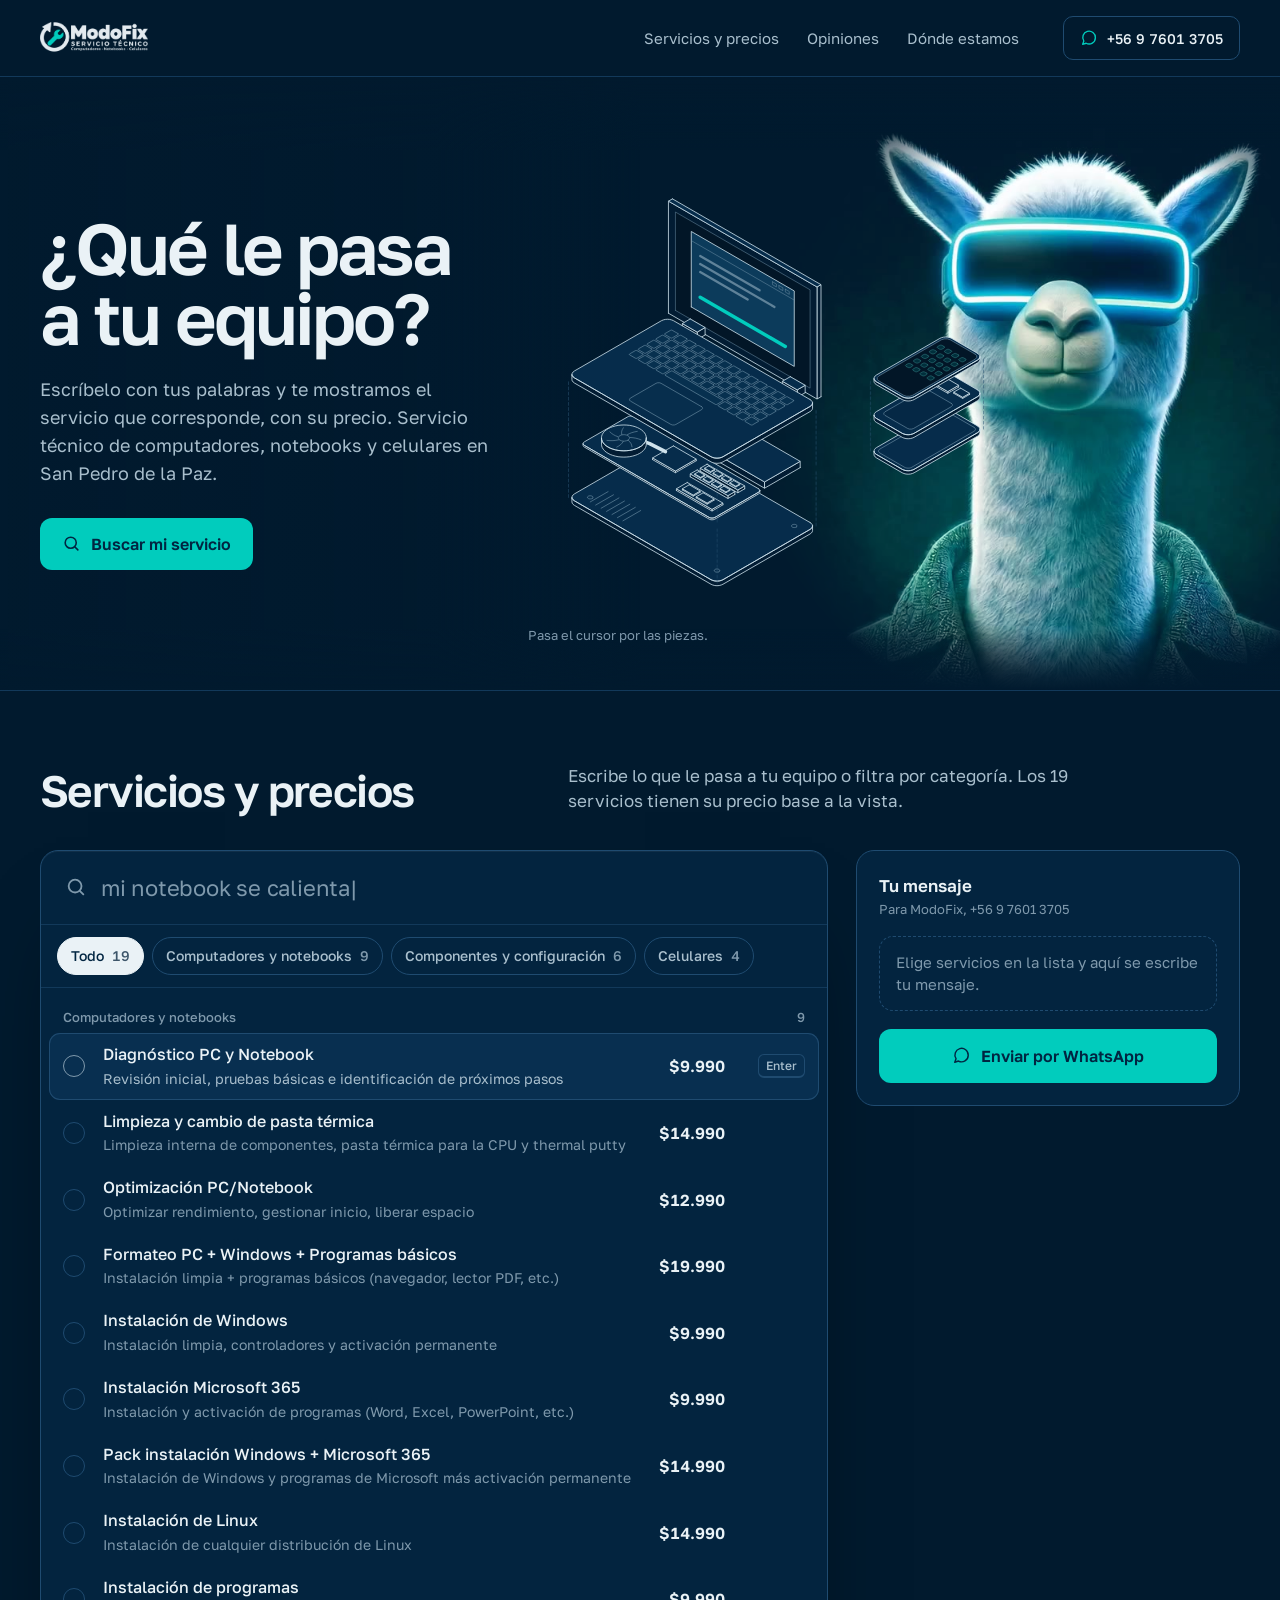
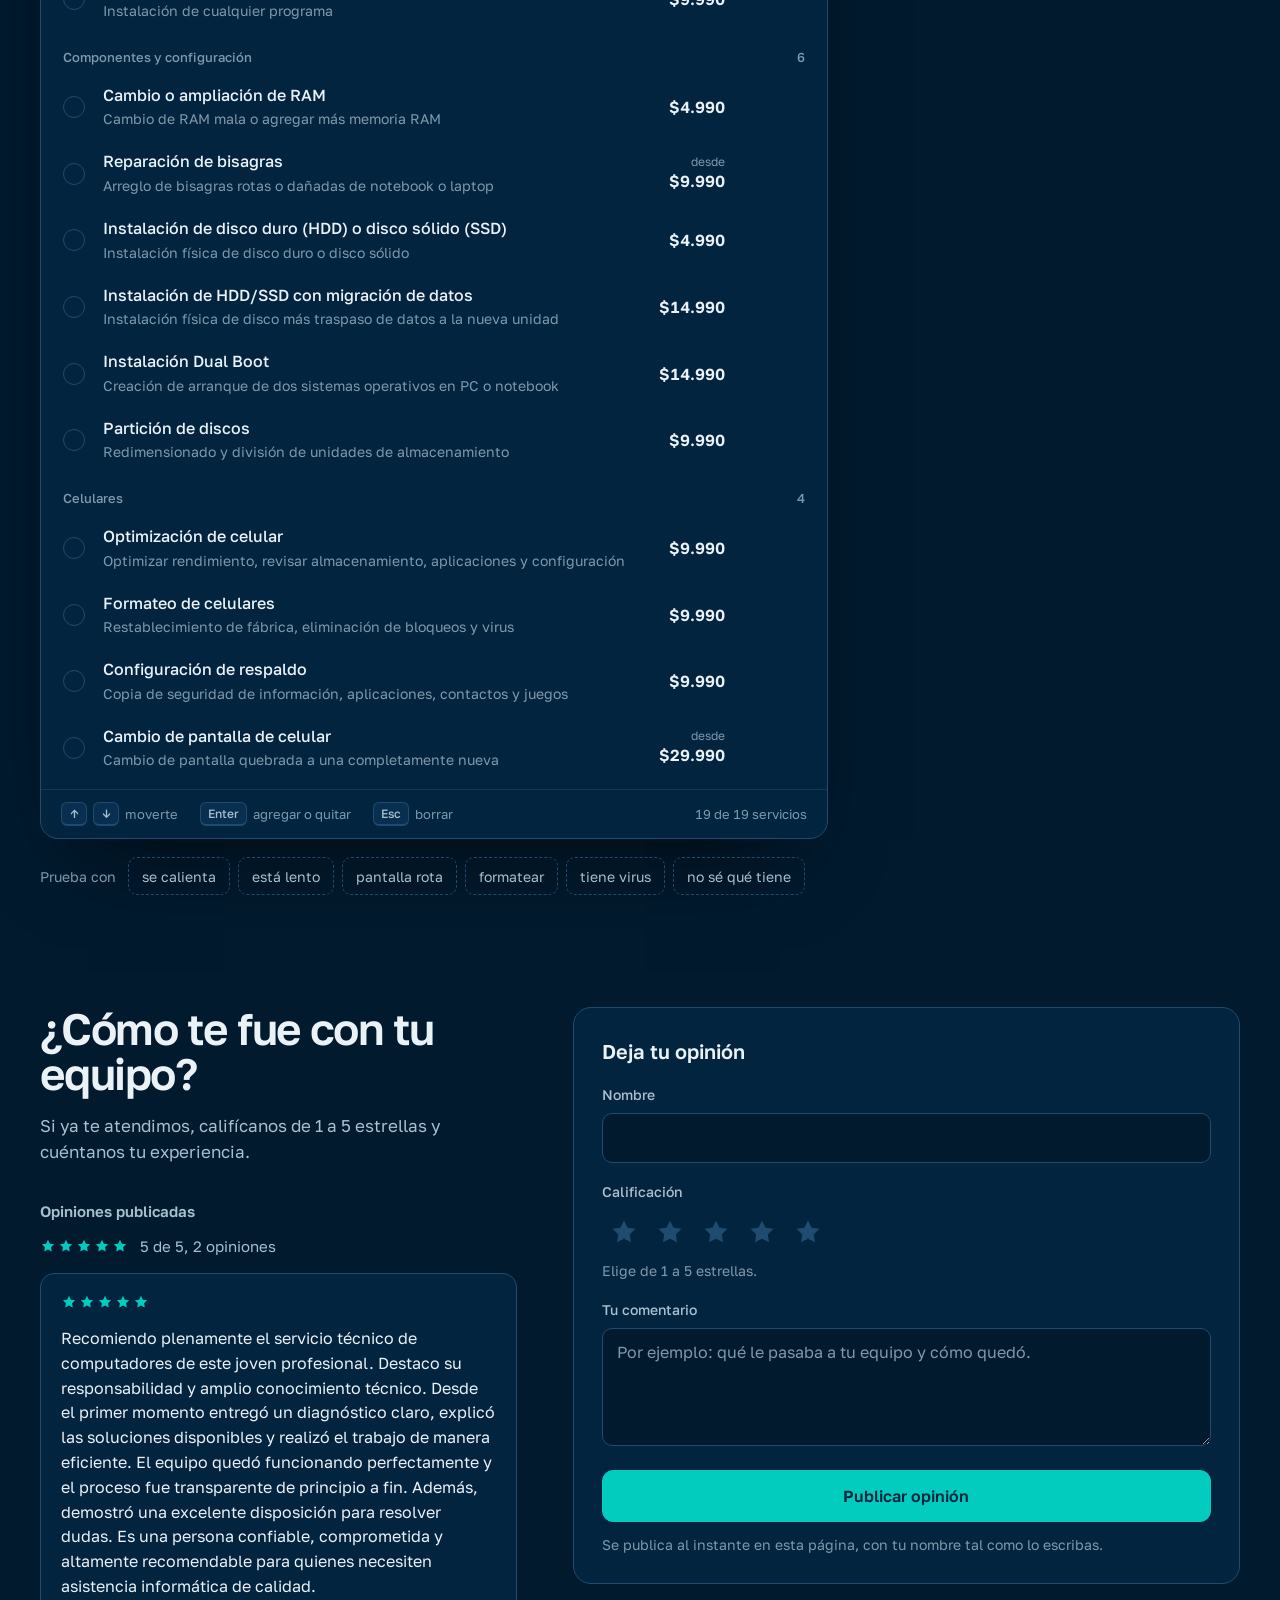
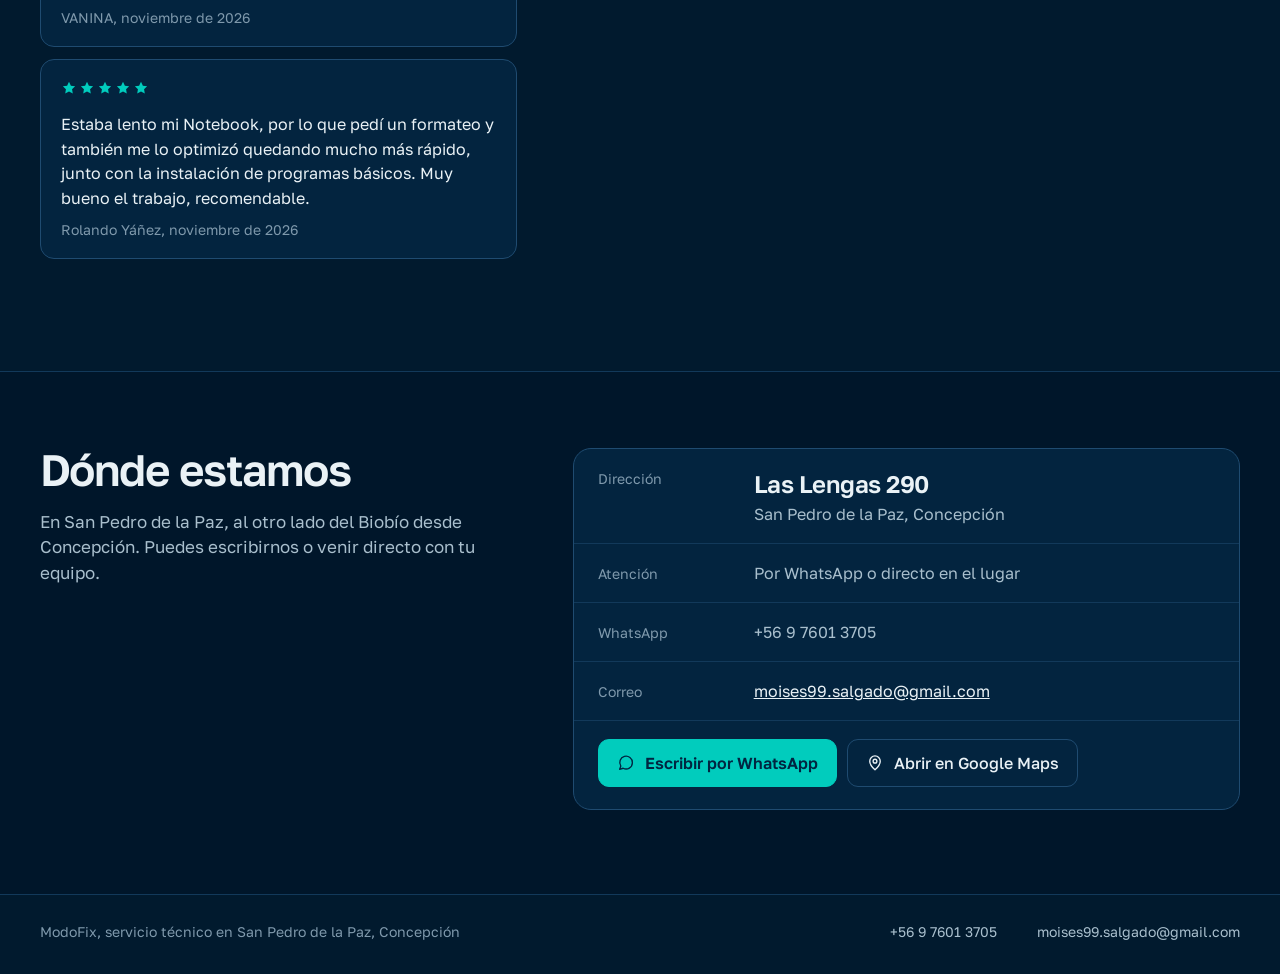
==== index.html @ 1ed2b956 "Portada: la llama que mira hacia el cursor en vez del planeta - Video de la llama en 768 y 480 px; l" ====
<!doctype html>
<html lang="es-CL">
<head>
<meta charset="utf-8">
<meta name="viewport" content="width=device-width, initial-scale=1">
<title>ModoFix | Servicio técnico de computadores, notebooks y celulares en San Pedro de la Paz</title>
<meta name="description" content="Servicio técnico en San Pedro de la Paz, Concepción: formateo, limpieza y pasta térmica, SSD, RAM, cambio de pantalla de celular y más, con precios a la vista. Consulta por WhatsApp al +56 9 7601 3705.">
<link rel="canonical" href="https://modofix.cl/">
<meta name="theme-color" content="#011A2E">
<meta property="og:type" content="website">
<meta property="og:locale" content="es_CL">
<meta property="og:site_name" content="ModoFix">
<meta property="og:url" content="https://modofix.cl/">
<meta property="og:title" content="ModoFix | Servicio técnico en San Pedro de la Paz">
<meta property="og:description" content="Busca lo que le pasa a tu equipo, mira el precio y envía tu consulta por WhatsApp.">
<meta property="og:image" content="https://modofix.cl/assets/img/og.jpg">
<meta property="og:image:width" content="1200">
<meta property="og:image:height" content="630">
<meta name="twitter:card" content="summary_large_image">
<link rel="icon" href="assets/img/favicon.png" sizes="48x48">
<link rel="apple-touch-icon" href="assets/img/apple-touch-icon.png">
<link rel="preconnect" href="https://fonts.googleapis.com">
<link rel="preconnect" href="https://fonts.gstatic.com" crossorigin>
<link href="https://fonts.googleapis.com/css2?family=Golos+Text:wght@400;500;600;700&amp;display=swap" rel="stylesheet">
<link rel="stylesheet" href="assets/css/site.css">
<script>document.documentElement.classList.add('js');</script>
</head>
<body>
<div class="mf">
<a class="mf-skip" href="#main">Saltar al contenido</a>
<header class="mf-top">
  <div class="mf-wrap mf-top__in">
    <a class="mf-brand" href="./" aria-label="ModoFix, inicio"><img class="mf-logo" src="assets/img/modofix-logo-claro.png" width="569" height="168" alt="ModoFix"></a>
    <nav class="mf-nav" aria-label="Secciones">
      <a href="#servicios">Servicios y precios</a>
      <a href="#opiniones">Opiniones</a>
      <a href="#ubicacion">Dónde estamos</a>
    </nav>
    <a class="mf-top__wa" href="https://wa.me/56976013705" target="_blank" rel="noopener"><svg viewBox="0 0 24 24" fill="none" stroke="currentColor" stroke-width="1.8" stroke-linecap="round" stroke-linejoin="round" aria-hidden="true"><path d="M20.5 11.6a8.4 8.4 0 0 1-12.3 7.4L3.5 20.5l1.6-4.5a8.4 8.4 0 1 1 15.4-4.4z"></path></svg><span>+56 9 7601 3705</span></a>
  </div>
</header>
<main id="main">
  <section class="mf-hero" aria-labelledby="mf-h1">
    <div class="mf-hero__bg" aria-hidden="true">
      <div class="mf-hero__stage">
        <div class="mf-llama" data-llama>
          <video class="mf-llama__video" muted playsinline preload="auto" disablepictureinpicture poster="assets/video/llama-poster.jpg" tabindex="-1">
            <source src="assets/video/llama-768.mp4" type="video/mp4" media="(min-width: 821px)">
            <source src="assets/video/llama-480.mp4" type="video/mp4">
          </video>
        </div>
      </div>
    </div>
    <div class="mf-wrap mf-hero__grid">
      <div class="mf-hero__text">
        <h1 class="mf-h1" id="mf-h1">¿Qué le pasa a tu equipo?</h1>
        <p class="mf-sub">Escríbelo con tus palabras y te mostramos el servicio que corresponde, con su precio. Servicio técnico de computadores, notebooks y celulares en San Pedro de la Paz.</p>
        <a class="mf-cta" href="#servicios"><svg viewBox="0 0 24 24" fill="none" stroke="currentColor" stroke-width="2" stroke-linecap="round" aria-hidden="true"><circle cx="11" cy="11" r="7"></circle><path d="m20 20-3.6-3.6"></path></svg>Buscar mi servicio</a>
      </div>
      <figure class="mf-fig">
        <div class="mf-art" style="aspect-ratio: 893.1 / 752.0"><svg class="mf-svg" viewBox="-243.9 -456 893.1 752" role="img" aria-label="Despiece de un notebook y un celular: pantalla, teclado, placa con ventilador, memoria y disco, y las capas de un celular."><g class="dw-scene"><g class="dw-nb"><g class="dw-ex" style="--i: 0; --sep: -34px"><path class="dw-hit" d="M-167.1 92 L-166.6 89.8 L-165.1 87.8 L-162.8 86 L-10.4 -2 L-7.3 -3.3 L-3.8 -4.2 L0 -4.5 L3.8 -4.2 L7.3 -3.3 L10.4 -2 L249.4 136 L251.8 137.8 L253.2 139.8 L253.7 142 L253.7 150 L253.2 152.2 L251.8 154.2 L249.4 156 L97 244 L94 245.3 L90.4 246.2 L86.6 246.5 L82.8 246.2 L79.3 245.3 L76.2 244 L-162.8 106 L-165.1 104.2 L-166.6 102.2 L-167.1 100Z"></path><g class="dw-lift"><path class="dw-s" d="M253.7 142 L253.2 144.2 L251.8 146.2 L249.4 148 L97 236 L94 237.3 L90.4 238.2 L86.6 238.5 L82.8 238.2 L79.3 237.3 L76.2 236 L-162.8 98 L-165.1 96.2 L-166.6 94.2 L-167.1 92 L-167.1 100 L-166.6 102.2 L-165.1 104.2 L-162.8 106 L76.2 244 L79.3 245.3 L82.8 246.2 L86.6 246.5 L90.4 246.2 L94 245.3 L97 244 L249.4 156 L251.8 154.2 L253.2 152.2 L253.7 150Z"></path><path class="dw-f" d="M249.4 136 L251.8 137.8 L253.2 139.8 L253.7 142 L253.2 144.2 L251.8 146.2 L249.4 148 L97 236 L94 237.3 L90.4 238.2 L86.6 238.5 L82.8 238.2 L79.3 237.3 L76.2 236 L-162.8 98 L-165.1 96.2 L-166.6 94.2 L-167.1 92 L-166.6 89.8 L-165.1 87.8 L-162.8 86 L-10.4 -2 L-7.3 -3.3 L-3.8 -4.2 L0 -4.5 L3.8 -4.2 L7.3 -3.3 L10.4 -2Z"></path><path class="dw-l" d="M253.7 142 L253.2 144.2 L251.8 146.2 L249.4 148 L97 236 L94 237.3 L90.4 238.2 L86.6 238.5 L82.8 238.2 L79.3 237.3 L76.2 236 L-162.8 98 L-165.1 96.2 L-166.6 94.2 L-167.1 92 L-167.1 100 L-166.6 102.2 L-165.1 104.2 L-162.8 106 L76.2 244 L79.3 245.3 L82.8 246.2 L86.6 246.5 L90.4 246.2 L94 245.3 L97 244 L249.4 156 L251.8 154.2 L253.2 152.2 L253.7 150Z" style="--len: 996"></path><path class="dw-l" d="M249.4 136 L251.8 137.8 L253.2 139.8 L253.7 142 L253.2 144.2 L251.8 146.2 L249.4 148 L97 236 L94 237.3 L90.4 238.2 L86.6 238.5 L82.8 238.2 L79.3 237.3 L76.2 236 L-162.8 98 L-165.1 96.2 L-166.6 94.2 L-167.1 92 L-166.6 89.8 L-165.1 87.8 L-162.8 86 L-10.4 -2 L-7.3 -3.3 L-3.8 -4.2 L0 -4.5 L3.8 -4.2 L7.3 -3.3 L10.4 -2Z" style="--len: 980"></path><path class="dw-t" d="M-103.9 82 L-135.1 100" style="--len: 38"></path><path class="dw-t" d="M-94.4 87.5 L-125.6 105.5" style="--len: 38"></path><path class="dw-t" d="M-84.9 93 L-116 111" style="--len: 38"></path><path class="dw-t" d="M-75.3 98.5 L-106.5 116.5" style="--len: 38"></path><path class="dw-t" d="M-65.8 104 L-97 122" style="--len: 38"></path><path class="dw-t" d="M-56.3 109.5 L-87.5 127.5" style="--len: 38"></path><path class="dw-t" d="M-46.8 115 L-77.9 133" style="--len: 38"></path><path class="dw-t" d="M3.5 16 L1.9 16.6 L0 16.8 L-1.9 16.6 L-3.5 16 L-4.5 15.1 L-4.9 14 L-4.5 12.9 L-3.5 12 L-1.9 11.4 L0 11.2 L1.9 11.4 L3.5 12 L4.5 12.9 L4.9 14 L4.5 15.1Z" style="--len: 27"></path><path class="dw-t" d="M225.2 144 L223.6 144.6 L221.7 144.8 L219.8 144.6 L218.2 144 L217.2 143.1 L216.8 142 L217.2 140.9 L218.2 140 L219.8 139.4 L221.7 139.2 L223.6 139.4 L225.2 140 L226.2 140.9 L226.6 142 L226.2 143.1Z" style="--len: 27"></path><path class="dw-t" d="M-131.6 94 L-133.2 94.6 L-135.1 94.8 L-137 94.6 L-138.6 94 L-139.6 93.1 L-140 92 L-139.6 90.9 L-138.6 90 L-137 89.4 L-135.1 89.2 L-133.2 89.4 L-131.6 90 L-130.6 90.9 L-130.2 92 L-130.6 93.1Z" style="--len: 27"></path><path class="dw-t" d="M90.1 222 L88.5 222.6 L86.6 222.8 L84.7 222.6 L83.1 222 L82.1 221.1 L81.7 220 L82.1 218.9 L83.1 218 L84.7 217.4 L86.6 217.2 L88.5 217.4 L90.1 218 L91.1 218.9 L91.5 220 L91.1 221.1Z" style="--len: 27"></path><path class="dw-t" d="M117.8 78 L116.2 78.6 L114.3 78.8 L112.4 78.6 L110.9 78 L109.8 77.1 L109.4 76 L109.8 74.9 L110.9 74 L112.4 73.4 L114.3 73.2 L116.2 73.4 L117.8 74 L118.8 74.9 L119.2 76 L118.8 77.1Z" style="--len: 27"></path></g></g><g class="dw-ex" style="--i: 1; --sep: 0px"><path class="dw-hit" d="M-147.6 -2 L-147.4 -3.1 L-146.7 -4.1 L-145.5 -5 L-52 -63 L10.4 -99 L232.1 29 L232.1 40 L159.3 86 L83.1 130 L81.6 130.7 L79.8 131.1 L77.9 131.2 L76 131.1 L74.3 130.7 L72.7 130 L-145.5 4 L-146.7 3.1 L-147.4 2.1 L-147.6 1Z"></path><g class="dw-lift"><path class="dw-s" d="M161.5 80 L161.3 81.1 L160.5 82.1 L159.3 83 L83.1 127 L81.6 127.7 L79.8 128.1 L77.9 128.2 L76 128.1 L74.3 127.7 L72.7 127 L-145.5 1 L-146.7 0.1 L-147.4 -0.9 L-147.6 -2 L-147.6 1 L-147.4 2.1 L-146.7 3.1 L-145.5 4 L72.7 130 L74.3 130.7 L76 131.1 L77.9 131.2 L79.8 131.1 L81.6 130.7 L83.1 130 L159.3 86 L160.5 85.1 L161.3 84.1 L161.5 83Z"></path><path class="dw-f" d="M159.3 77 L160.5 77.9 L161.3 78.9 L161.5 80 L161.3 81.1 L160.5 82.1 L159.3 83 L83.1 127 L81.6 127.7 L79.8 128.1 L77.9 128.2 L76 128.1 L74.3 127.7 L72.7 127 L-145.5 1 L-146.7 0.1 L-147.4 -0.9 L-147.6 -2 L-147.4 -3.1 L-146.7 -4.1 L-145.5 -5 L-69.3 -49 L-67.8 -49.7 L-66 -50.1 L-64.1 -50.2 L-62.2 -50.1 L-60.4 -49.7 L-58.9 -49Z"></path><path class="dw-l" d="M161.5 80 L161.3 81.1 L160.5 82.1 L159.3 83 L83.1 127 L81.6 127.7 L79.8 128.1 L77.9 128.2 L76 128.1 L74.3 127.7 L72.7 127 L-145.5 1 L-146.7 0.1 L-147.4 -0.9 L-147.6 -2 L-147.6 1 L-147.4 2.1 L-146.7 3.1 L-145.5 4 L72.7 130 L74.3 130.7 L76 131.1 L77.9 131.2 L79.8 131.1 L81.6 130.7 L83.1 130 L159.3 86 L160.5 85.1 L161.3 84.1 L161.5 83Z" style="--len: 725"></path><path class="dw-l" d="M159.3 77 L160.5 77.9 L161.3 78.9 L161.5 80 L161.3 81.1 L160.5 82.1 L159.3 83 L83.1 127 L81.6 127.7 L79.8 128.1 L77.9 128.2 L76 128.1 L74.3 127.7 L72.7 127 L-145.5 1 L-146.7 0.1 L-147.4 -0.9 L-147.6 -2 L-147.4 -3.1 L-146.7 -4.1 L-145.5 -5 L-69.3 -49 L-67.8 -49.7 L-66 -50.1 L-64.1 -50.2 L-62.2 -50.1 L-60.4 -49.7 L-58.9 -49Z" style="--len: 719"></path><path class="dw-s" d="M232.1 40 L169.7 76 L169.7 65 L232.1 29Z"></path><path class="dw-l" d="M232.1 40 L169.7 76 L169.7 65 L232.1 29Z" style="--len: 168"></path><path class="dw-s" d="M-52 -52 L169.7 76 L169.7 65 L-52 -63Z"></path><path class="dw-l" d="M-52 -52 L169.7 76 L169.7 65 L-52 -63Z" style="--len: 536"></path><path class="dw-f" d="M10.4 -99 L232.1 29 L169.7 65 L-52 -63Z"></path><path class="dw-l" d="M10.4 -99 L232.1 29 L169.7 65 L-52 -63Z" style="--len: 658"></path><path class="dw-t" d="M84 -56.5 L21.7 -20.5" style="--len: 75"></path><path class="dw-t" d="M157.6 -14 L95.3 22" style="--len: 75"></path><g class="dw-part dw-part--cpu"><path class="dw-s" d="M39.8 32 L13.9 47 L13.9 43 L39.8 28Z"></path><path class="dw-l" d="M39.8 32 L13.9 47 L13.9 43 L39.8 28Z" style="--len: 70"></path><path class="dw-s" d="M-15.6 30 L13.9 47 L13.9 43 L-15.6 26Z"></path><path class="dw-l" d="M-15.6 30 L13.9 47 L13.9 43 L-15.6 26Z" style="--len: 78"></path><path class="dw-f" d="M10.4 11 L39.8 28 L13.9 43 L-15.6 26Z"></path><path class="dw-l" d="M10.4 11 L39.8 28 L13.9 43 L-15.6 26Z" style="--len: 130"></path><path class="dw-s" d="M50.2 28 L13.9 49 L13.9 46 L50.2 25Z"></path><path class="dw-l" d="M50.2 28 L13.9 49 L13.9 46 L50.2 25Z" style="--len: 92"></path><path class="dw-s" d="M-26 26 L13.9 49 L13.9 46 L-26 23Z"></path><path class="dw-l" d="M-26 26 L13.9 49 L13.9 46 L-26 23Z" style="--len: 100"></path><path class="dw-f" d="M10.4 2 L50.2 25 L13.9 46 L-26 23Z"></path><path class="dw-l" d="M10.4 2 L50.2 25 L13.9 46 L-26 23Z" style="--len: 178"></path><path class="dw-pipe" d="M-71 -17 L-31.2 -2 L-3.5 12" style="--len: 76"></path><path class="dw-s" d="M-37 -12 L-37.4 -9 L-38.4 -6.1 L-40 -3.3 L-42.3 -0.7 L-45.1 1.8 L-48.5 4 L-52.4 6 L-56.6 7.6 L-61.2 8.9 L-66.1 9.9 L-71.1 10.4 L-76.2 10.6 L-81.3 10.4 L-86.4 9.9 L-91.2 8.9 L-95.8 7.6 L-100.1 6 L-103.9 4 L-107.3 1.8 L-110.2 -0.7 L-112.4 -3.3 L-114.1 -6.1 L-115.1 -9 L-115.4 -12 L-115.4 -1 L-115.1 2 L-114.1 4.9 L-112.4 7.7 L-110.2 10.3 L-107.3 12.8 L-103.9 15 L-100.1 17 L-95.8 18.6 L-91.2 19.9 L-86.4 20.9 L-81.3 21.4 L-76.2 21.6 L-71.1 21.4 L-66.1 20.9 L-61.2 19.9 L-56.6 18.6 L-52.4 17 L-48.5 15 L-45.1 12.8 L-42.3 10.3 L-40 7.7 L-38.4 4.9 L-37.4 2 L-37 -1Z"></path><path class="dw-f" d="M-48.5 4 L-52.4 6 L-56.6 7.6 L-61.2 8.9 L-66.1 9.9 L-71.1 10.4 L-76.2 10.6 L-81.3 10.4 L-86.4 9.9 L-91.2 8.9 L-95.8 7.6 L-100.1 6 L-103.9 4 L-107.3 1.8 L-110.2 -0.7 L-112.4 -3.3 L-114.1 -6.1 L-115.1 -9 L-115.4 -12 L-115.1 -15 L-114.1 -17.9 L-112.4 -20.7 L-110.2 -23.3 L-107.3 -25.8 L-103.9 -28 L-100.1 -30 L-95.8 -31.6 L-91.2 -32.9 L-86.4 -33.9 L-81.3 -34.4 L-76.2 -34.6 L-71.1 -34.4 L-66.1 -33.9 L-61.2 -32.9 L-56.6 -31.6 L-52.4 -30 L-48.5 -28 L-45.1 -25.8 L-42.3 -23.3 L-40 -20.7 L-38.4 -17.9 L-37.4 -15 L-37 -12 L-37.4 -9 L-38.4 -6.1 L-40 -3.3 L-42.3 -0.7 L-45.1 1.8Z"></path><path class="dw-l" d="M-37 -12 L-37.4 -9 L-38.4 -6.1 L-40 -3.3 L-42.3 -0.7 L-45.1 1.8 L-48.5 4 L-52.4 6 L-56.6 7.6 L-61.2 8.9 L-66.1 9.9 L-71.1 10.4 L-76.2 10.6 L-81.3 10.4 L-86.4 9.9 L-91.2 8.9 L-95.8 7.6 L-100.1 6 L-103.9 4 L-107.3 1.8 L-110.2 -0.7 L-112.4 -3.3 L-114.1 -6.1 L-115.1 -9 L-115.4 -12 L-115.4 -1 L-115.1 2 L-114.1 4.9 L-112.4 7.7 L-110.2 10.3 L-107.3 12.8 L-103.9 15 L-100.1 17 L-95.8 18.6 L-91.2 19.9 L-86.4 20.9 L-81.3 21.4 L-76.2 21.6 L-71.1 21.4 L-66.1 20.9 L-61.2 19.9 L-56.6 18.6 L-52.4 17 L-48.5 15 L-45.1 12.8 L-42.3 10.3 L-40 7.7 L-38.4 4.9 L-37.4 2 L-37 -1Z" style="--len: 222"></path><path class="dw-l" d="M-48.5 4 L-52.4 6 L-56.6 7.6 L-61.2 8.9 L-66.1 9.9 L-71.1 10.4 L-76.2 10.6 L-81.3 10.4 L-86.4 9.9 L-91.2 8.9 L-95.8 7.6 L-100.1 6 L-103.9 4 L-107.3 1.8 L-110.2 -0.7 L-112.4 -3.3 L-114.1 -6.1 L-115.1 -9 L-115.4 -12 L-115.1 -15 L-114.1 -17.9 L-112.4 -20.7 L-110.2 -23.3 L-107.3 -25.8 L-103.9 -28 L-100.1 -30 L-95.8 -31.6 L-91.2 -32.9 L-86.4 -33.9 L-81.3 -34.4 L-76.2 -34.6 L-71.1 -34.4 L-66.1 -33.9 L-61.2 -32.9 L-56.6 -31.6 L-52.4 -30 L-48.5 -28 L-45.1 -25.8 L-42.3 -23.3 L-40 -20.7 L-38.4 -17.9 L-37.4 -15 L-37 -12 L-37.4 -9 L-38.4 -6.1 L-40 -3.3 L-42.3 -0.7 L-45.1 1.8Z" style="--len: 200"></path><path class="dw-t" d="M-68.4 -7.5 L-65.8 -5 L-63.9 -2.3 L-62.7 0.6 L-62.1 3.7" style="--len: 16"></path><path class="dw-t" d="M-77.4 -5.7 L-79.2 -3 L-81.7 -0.4 L-84.9 2 L-88.7 4.1" style="--len: 18"></path><path class="dw-t" d="M-85.5 -8.6 L-90.3 -7.7 L-95.3 -7.2 L-100.5 -7.2 L-105.8 -7.6" style="--len: 23"></path><path class="dw-t" d="M-86.6 -14.1 L-90.8 -15.7 L-94.6 -17.7 L-97.9 -20 L-100.7 -22.6" style="--len: 19"></path><path class="dw-t" d="M-79.9 -18 L-80.3 -20.9 L-80 -23.8 L-78.9 -26.8 L-77.1 -29.7" style="--len: 15"></path><path class="dw-t" d="M-70.3 -17.4 L-66.7 -19.4 L-62.6 -21.1 L-57.9 -22.4 L-52.8 -23.4" style="--len: 21"></path><path class="dw-t" d="M-65.3 -12.7 L-60.3 -12.3 L-55.4 -11.5 L-50.7 -10.2 L-46.2 -8.6" style="--len: 22"></path><path class="dw-t" d="M-69.3 -8 L-71.8 -7 L-74.7 -6.4 L-77.7 -6.4 L-80.7 -7 L-83.1 -8 L-84.9 -9.4 L-85.9 -11.1 L-85.9 -12.9 L-84.9 -14.6 L-83.1 -16 L-80.7 -17 L-77.7 -17.6 L-74.7 -17.6 L-71.8 -17 L-69.3 -16 L-67.5 -14.6 L-66.5 -12.9 L-66.5 -11.1 L-67.5 -9.4Z" style="--len: 52"></path></g><g class="dw-part dw-part--ram"><path class="dw-s" d="M135.1 77 L123 84 L123 79 L135.1 72Z"></path><path class="dw-l" d="M135.1 77 L123 84 L123 79 L135.1 72Z" style="--len: 40"></path><path class="dw-s" d="M57.2 46 L123 84 L123 79 L57.2 41Z"></path><path class="dw-l" d="M57.2 46 L123 84 L123 79 L57.2 41Z" style="--len: 165"></path><path class="dw-f" d="M69.3 34 L135.1 72 L123 79 L57.2 41Z"></path><path class="dw-l" d="M69.3 34 L135.1 72 L123 79 L57.2 41Z" style="--len: 182"></path><path class="dw-s" d="M82.3 44.5 L75.3 48.5 L75.3 47 L82.3 43Z"></path><path class="dw-l" d="M82.3 44.5 L75.3 48.5 L75.3 47 L82.3 43Z" style="--len: 22"></path><path class="dw-s" d="M65 42.5 L75.3 48.5 L75.3 47 L65 41Z"></path><path class="dw-l" d="M65 42.5 L75.3 48.5 L75.3 47 L65 41Z" style="--len: 29"></path><path class="dw-f" d="M71.9 37 L82.3 43 L75.3 47 L65 41Z"></path><path class="dw-l" d="M71.9 37 L82.3 43 L75.3 47 L65 41Z" style="--len: 43"></path><path class="dw-s" d="M97 53 L90.1 57 L90.1 55.5 L97 51.5Z"></path><path class="dw-l" d="M97 53 L90.1 57 L90.1 55.5 L97 51.5Z" style="--len: 22"></path><path class="dw-s" d="M79.7 51 L90.1 57 L90.1 55.5 L79.7 49.5Z"></path><path class="dw-l" d="M79.7 51 L90.1 57 L90.1 55.5 L79.7 49.5Z" style="--len: 29"></path><path class="dw-f" d="M86.6 45.5 L97 51.5 L90.1 55.5 L79.7 49.5Z"></path><path class="dw-l" d="M86.6 45.5 L97 51.5 L90.1 55.5 L79.7 49.5Z" style="--len: 43"></path><path class="dw-s" d="M111.7 61.5 L104.8 65.5 L104.8 64 L111.7 60Z"></path><path class="dw-l" d="M111.7 61.5 L104.8 65.5 L104.8 64 L111.7 60Z" style="--len: 21"></path><path class="dw-s" d="M94.4 59.5 L104.8 65.5 L104.8 64 L94.4 58Z"></path><path class="dw-l" d="M94.4 59.5 L104.8 65.5 L104.8 64 L94.4 58Z" style="--len: 29"></path><path class="dw-f" d="M101.3 54 L111.7 60 L104.8 64 L94.4 58Z"></path><path class="dw-l" d="M101.3 54 L111.7 60 L104.8 64 L94.4 58Z" style="--len: 42"></path><path class="dw-s" d="M126.4 70 L119.5 74 L119.5 72.5 L126.4 68.5Z"></path><path class="dw-l" d="M126.4 70 L119.5 74 L119.5 72.5 L126.4 68.5Z" style="--len: 22"></path><path class="dw-s" d="M109.1 68 L119.5 74 L119.5 72.5 L109.1 66.5Z"></path><path class="dw-l" d="M109.1 68 L119.5 74 L119.5 72.5 L109.1 66.5Z" style="--len: 29"></path><path class="dw-f" d="M116 62.5 L126.4 68.5 L119.5 72.5 L109.1 66.5Z"></path><path class="dw-l" d="M116 62.5 L126.4 68.5 L119.5 72.5 L109.1 66.5Z" style="--len: 43"></path><path class="dw-s" d="M117.8 87 L105.7 94 L105.7 89 L117.8 82Z"></path><path class="dw-l" d="M117.8 87 L105.7 94 L105.7 89 L117.8 82Z" style="--len: 41"></path><path class="dw-s" d="M39.8 56 L105.7 94 L105.7 89 L39.8 51Z"></path><path class="dw-l" d="M39.8 56 L105.7 94 L105.7 89 L39.8 51Z" style="--len: 165"></path><path class="dw-f" d="M52 44 L117.8 82 L105.7 89 L39.8 51Z"></path><path class="dw-l" d="M52 44 L117.8 82 L105.7 89 L39.8 51Z" style="--len: 183"></path><path class="dw-s" d="M65 54.5 L58 58.5 L58 57 L65 53Z"></path><path class="dw-l" d="M65 54.5 L58 58.5 L58 57 L65 53Z" style="--len: 21"></path><path class="dw-s" d="M47.6 52.5 L58 58.5 L58 57 L47.6 51Z"></path><path class="dw-l" d="M47.6 52.5 L58 58.5 L58 57 L47.6 51Z" style="--len: 29"></path><path class="dw-f" d="M54.6 47 L65 53 L58 57 L47.6 51Z"></path><path class="dw-l" d="M54.6 47 L65 53 L58 57 L47.6 51Z" style="--len: 42"></path><path class="dw-s" d="M79.7 63 L72.7 67 L72.7 65.5 L79.7 61.5Z"></path><path class="dw-l" d="M79.7 63 L72.7 67 L72.7 65.5 L79.7 61.5Z" style="--len: 22"></path><path class="dw-s" d="M62.4 61 L72.7 67 L72.7 65.5 L62.4 59.5Z"></path><path class="dw-l" d="M62.4 61 L72.7 67 L72.7 65.5 L62.4 59.5Z" style="--len: 29"></path><path class="dw-f" d="M69.3 55.5 L79.7 61.5 L72.7 65.5 L62.4 59.5Z"></path><path class="dw-l" d="M69.3 55.5 L79.7 61.5 L72.7 65.5 L62.4 59.5Z" style="--len: 43"></path><path class="dw-s" d="M94.4 71.5 L87.5 75.5 L87.5 74 L94.4 70Z"></path><path class="dw-l" d="M94.4 71.5 L87.5 75.5 L87.5 74 L94.4 70Z" style="--len: 22"></path><path class="dw-s" d="M77.1 69.5 L87.5 75.5 L87.5 74 L77.1 68Z"></path><path class="dw-l" d="M77.1 69.5 L87.5 75.5 L87.5 74 L77.1 68Z" style="--len: 29"></path><path class="dw-f" d="M84 64 L94.4 70 L87.5 74 L77.1 68Z"></path><path class="dw-l" d="M84 64 L94.4 70 L87.5 74 L77.1 68Z" style="--len: 43"></path><path class="dw-s" d="M109.1 80 L102.2 84 L102.2 82.5 L109.1 78.5Z"></path><path class="dw-l" d="M109.1 80 L102.2 84 L102.2 82.5 L109.1 78.5Z" style="--len: 21"></path><path class="dw-s" d="M91.8 78 L102.2 84 L102.2 82.5 L91.8 76.5Z"></path><path class="dw-l" d="M91.8 78 L102.2 84 L102.2 82.5 L91.8 76.5Z" style="--len: 29"></path><path class="dw-f" d="M98.7 72.5 L109.1 78.5 L102.2 82.5 L91.8 76.5Z"></path><path class="dw-l" d="M98.7 72.5 L109.1 78.5 L102.2 82.5 L91.8 76.5Z" style="--len: 42"></path></g><g class="dw-part dw-part--disco"><path class="dw-s" d="M97 105 L77.9 116 L77.9 113 L97 102Z"></path><path class="dw-l" d="M97 105 L77.9 116 L77.9 113 L97 102Z" style="--len: 53"></path><path class="dw-s" d="M15.6 80 L77.9 116 L77.9 113 L15.6 77Z"></path><path class="dw-l" d="M15.6 80 L77.9 116 L77.9 113 L15.6 77Z" style="--len: 152"></path><path class="dw-f" d="M34.6 66 L97 102 L77.9 113 L15.6 77Z"></path><path class="dw-l" d="M34.6 66 L97 102 L77.9 113 L15.6 77Z" style="--len: 191"></path><path class="dw-s" d="M57.2 83 L45 90 L45 88 L57.2 81Z"></path><path class="dw-l" d="M57.2 83 L45 90 L45 88 L57.2 81Z" style="--len: 34"></path><path class="dw-s" d="M26 79 L45 90 L45 88 L26 77Z"></path><path class="dw-l" d="M26 79 L45 90 L45 88 L26 77Z" style="--len: 51"></path><path class="dw-f" d="M38.1 70 L57.2 81 L45 88 L26 77Z"></path><path class="dw-l" d="M38.1 70 L57.2 81 L45 88 L26 77Z" style="--len: 74"></path><path class="dw-s" d="M81.4 97 L69.3 104 L69.3 102 L81.4 95Z"></path><path class="dw-l" d="M81.4 97 L69.3 104 L69.3 102 L81.4 95Z" style="--len: 35"></path><path class="dw-s" d="M50.2 93 L69.3 104 L69.3 102 L50.2 91Z"></path><path class="dw-l" d="M50.2 93 L69.3 104 L69.3 102 L50.2 91Z" style="--len: 51"></path><path class="dw-f" d="M62.4 84 L81.4 95 L69.3 102 L50.2 91Z"></path><path class="dw-l" d="M62.4 84 L81.4 95 L69.3 102 L50.2 91Z" style="--len: 75"></path></g></g></g><g class="dw-ex" style="--i: 2; --sep: 34px"><path class="dw-hit" d="M-167.1 -123 L-166.6 -125.2 L1.7 -426 L8.7 -430 L268.5 -280 L268.5 -84 L253.2 -61.8 L251.8 -59.8 L249.4 -58 L97 30 L94 31.3 L90.4 32.2 L86.6 32.5 L82.8 32.2 L79.3 31.3 L76.2 30 L-162.8 -108 L-165.1 -109.8 L-166.6 -111.8 L-167.1 -114Z"></path><g class="dw-lift"><g class="dw-lid"><path class="dw-s" d="M268.5 -84 L261.5 -80 L261.5 -276 L268.5 -280Z"></path><path class="dw-l" d="M268.5 -84 L261.5 -80 L261.5 -276 L268.5 -280Z" style="--len: 411"></path><path class="dw-s" d="M1.7 -230 L261.5 -80 L261.5 -276 L1.7 -426Z"></path><path class="dw-l" d="M1.7 -230 L261.5 -80 L261.5 -276 L1.7 -426Z" style="--len: 994"></path><path class="dw-f" d="M8.7 -430 L268.5 -280 L261.5 -276 L1.7 -426Z"></path><path class="dw-l" d="M8.7 -430 L268.5 -280 L261.5 -276 L1.7 -426Z" style="--len: 619"></path><path class="dw-scr" d="M13.9 -235 L249.4 -99 L249.4 -271 L13.9 -407Z"></path><path class="dw-t" d="M13.9 -235 L249.4 -99 L249.4 -271 L13.9 -407Z" style="--len: 890"></path><g class="dw-part dw-part--sistema"><path class="dw-win" d="M41.6 -241 L221.7 -137 L221.7 -269 L41.6 -373Z"></path><path class="dw-l" d="M41.6 -241 L221.7 -137 L221.7 -269 L41.6 -373Z" style="--len: 682"></path><path class="dw-t" d="M41.6 -357 L221.7 -253" style="--len: 210"></path><path class="dw-t" d="M206.1 -272 L213 -268 L213 -263 L206.1 -267Z" style="--len: 28"></path><path class="dw-t" d="M194.9 -278.5 L201.8 -274.5 L201.8 -269.5 L194.9 -273.5Z" style="--len: 29"></path><path class="dw-t" d="M183.6 -285 L190.5 -281 L190.5 -276 L183.6 -280Z" style="--len: 28"></path><path class="dw-txt" d="M57.2 -330 L161.1 -270" style="--len: 122"></path><path class="dw-txt" d="M57.2 -316 L187.1 -241" style="--len: 152"></path><path class="dw-txt" d="M57.2 -302 L140.3 -254" style="--len: 98"></path><path class="dw-track" d="M57.2 -258 L206.1 -172" style="--len: 174"></path><path class="dw-bar" d="M57.2 -258 L206.1 -172" style="--len: 174"></path></g></g><g class="dw-part dw-part--bisagras"><path class="dw-s" d="M65.8 -192 L52 -184 L52 -197 L65.8 -205Z"></path><path class="dw-l" d="M65.8 -192 L52 -184 L52 -197 L65.8 -205Z" style="--len: 61"></path><path class="dw-s" d="M26 -199 L52 -184 L52 -197 L26 -212Z"></path><path class="dw-l" d="M26 -199 L52 -184 L52 -197 L26 -212Z" style="--len: 88"></path><path class="dw-f" d="M39.8 -220 L65.8 -205 L52 -197 L26 -212Z"></path><path class="dw-l" d="M39.8 -220 L65.8 -205 L52 -197 L26 -212Z" style="--len: 95"></path><path class="dw-s" d="M240.8 -91 L226.9 -83 L226.9 -96 L240.8 -104Z"></path><path class="dw-l" d="M240.8 -91 L226.9 -83 L226.9 -96 L240.8 -104Z" style="--len: 61"></path><path class="dw-s" d="M200.9 -98 L226.9 -83 L226.9 -96 L200.9 -111Z"></path><path class="dw-l" d="M200.9 -98 L226.9 -83 L226.9 -96 L200.9 -111Z" style="--len: 88"></path><path class="dw-f" d="M214.8 -119 L240.8 -104 L226.9 -96 L200.9 -111Z"></path><path class="dw-l" d="M214.8 -119 L240.8 -104 L226.9 -96 L200.9 -111Z" style="--len: 95"></path></g><path class="dw-s" d="M253.7 -73 L253.2 -70.8 L251.8 -68.8 L249.4 -67 L97 21 L94 22.3 L90.4 23.2 L86.6 23.5 L82.8 23.2 L79.3 22.3 L76.2 21 L-162.8 -117 L-165.1 -118.8 L-166.6 -120.8 L-167.1 -123 L-167.1 -114 L-166.6 -111.8 L-165.1 -109.8 L-162.8 -108 L76.2 30 L79.3 31.3 L82.8 32.2 L86.6 32.5 L90.4 32.2 L94 31.3 L97 30 L249.4 -58 L251.8 -59.8 L253.2 -61.8 L253.7 -64Z"></path><path class="dw-f" d="M249.4 -79 L251.8 -77.2 L253.2 -75.2 L253.7 -73 L253.2 -70.8 L251.8 -68.8 L249.4 -67 L97 21 L94 22.3 L90.4 23.2 L86.6 23.5 L82.8 23.2 L79.3 22.3 L76.2 21 L-162.8 -117 L-165.1 -118.8 L-166.6 -120.8 L-167.1 -123 L-166.6 -125.2 L-165.1 -127.2 L-162.8 -129 L-10.4 -217 L-7.3 -218.3 L-3.8 -219.2 L0 -219.5 L3.8 -219.2 L7.3 -218.3 L10.4 -217Z"></path><path class="dw-l" d="M253.7 -73 L253.2 -70.8 L251.8 -68.8 L249.4 -67 L97 21 L94 22.3 L90.4 23.2 L86.6 23.5 L82.8 23.2 L79.3 22.3 L76.2 21 L-162.8 -117 L-165.1 -118.8 L-166.6 -120.8 L-167.1 -123 L-167.1 -114 L-166.6 -111.8 L-165.1 -109.8 L-162.8 -108 L76.2 30 L79.3 31.3 L82.8 32.2 L86.6 32.5 L90.4 32.2 L94 31.3 L97 30 L249.4 -58 L251.8 -59.8 L253.2 -61.8 L253.7 -64Z" style="--len: 998"></path><path class="dw-l" d="M249.4 -79 L251.8 -77.2 L253.2 -75.2 L253.7 -73 L253.2 -70.8 L251.8 -68.8 L249.4 -67 L97 21 L94 22.3 L90.4 23.2 L86.6 23.5 L82.8 23.2 L79.3 22.3 L76.2 21 L-162.8 -117 L-165.1 -118.8 L-166.6 -120.8 L-167.1 -123 L-166.6 -125.2 L-165.1 -127.2 L-162.8 -129 L-10.4 -217 L-7.3 -218.3 L-3.8 -219.2 L0 -219.5 L3.8 -219.2 L7.3 -218.3 L10.4 -217Z" style="--len: 980"></path><g class="dw-keys"><path class="dw-key" d="M18.6 -194.3 L19 -193.8 L19 -193.3 L18.6 -192.8 L8.3 -186.9 L7.5 -186.6 L6.6 -186.6 L5.7 -186.9 L-4.6 -192.8 L-5.1 -193.3 L-5.1 -193.9 L-4.6 -194.3 L5.6 -200.2 L6.5 -200.5 L7.4 -200.5 L8.2 -200.2Z"></path><path class="dw-t" d="M18.6 -194.3 L19 -193.8 L19 -193.3 L18.6 -192.8 L8.3 -186.9 L7.5 -186.6 L6.6 -186.6 L5.7 -186.9 L-4.6 -192.8 L-5.1 -193.3 L-5.1 -193.9 L-4.6 -194.3 L5.6 -200.2 L6.5 -200.5 L7.4 -200.5 L8.2 -200.2Z" style="--len: 59"></path><path class="dw-key" d="M34.1 -185.3 L34.6 -184.8 L34.6 -184.3 L34.1 -183.8 L23.9 -177.9 L23 -177.6 L22.1 -177.6 L21.3 -177.9 L10.9 -183.9 L10.5 -184.4 L10.5 -184.9 L10.9 -185.4 L21.2 -191.3 L22 -191.6 L22.9 -191.6 L23.8 -191.3Z"></path><path class="dw-t" d="M34.1 -185.3 L34.6 -184.8 L34.6 -184.3 L34.1 -183.8 L23.9 -177.9 L23 -177.6 L22.1 -177.6 L21.3 -177.9 L10.9 -183.9 L10.5 -184.4 L10.5 -184.9 L10.9 -185.4 L21.2 -191.3 L22 -191.6 L22.9 -191.6 L23.8 -191.3Z" style="--len: 59"></path><path class="dw-key" d="M49.6 -176.4 L50.1 -175.9 L50.1 -175.3 L49.6 -174.9 L39.4 -169 L38.6 -168.7 L37.6 -168.7 L36.8 -169 L26.5 -174.9 L26 -175.4 L26 -175.9 L26.5 -176.4 L36.7 -182.3 L37.5 -182.6 L38.5 -182.6 L39.3 -182.3Z"></path><path class="dw-t" d="M49.6 -176.4 L50.1 -175.9 L50.1 -175.3 L49.6 -174.9 L39.4 -169 L38.6 -168.7 L37.6 -168.7 L36.8 -169 L26.5 -174.9 L26 -175.4 L26 -175.9 L26.5 -176.4 L36.7 -182.3 L37.5 -182.6 L38.5 -182.6 L39.3 -182.3Z" style="--len: 59"></path><path class="dw-key" d="M65.1 -167.4 L65.6 -166.9 L65.6 -166.4 L65.1 -165.9 L54.9 -160 L54.1 -159.7 L53.1 -159.7 L52.3 -160 L42 -166 L41.5 -166.4 L41.5 -167 L42 -167.5 L52.2 -173.4 L53 -173.6 L54 -173.6 L54.8 -173.4Z"></path><path class="dw-t" d="M65.1 -167.4 L65.6 -166.9 L65.6 -166.4 L65.1 -165.9 L54.9 -160 L54.1 -159.7 L53.1 -159.7 L52.3 -160 L42 -166 L41.5 -166.4 L41.5 -167 L42 -167.5 L52.2 -173.4 L53 -173.6 L54 -173.6 L54.8 -173.4Z" style="--len: 59"></path><path class="dw-key" d="M80.7 -158.4 L81.1 -158 L81.1 -157.4 L80.7 -156.9 L70.4 -151 L69.6 -150.8 L68.7 -150.8 L67.8 -151 L57.5 -157 L57 -157.5 L57 -158 L57.5 -158.5 L67.7 -164.4 L68.6 -164.7 L69.5 -164.7 L70.3 -164.4Z"></path><path class="dw-t" d="M80.7 -158.4 L81.1 -158 L81.1 -157.4 L80.7 -156.9 L70.4 -151 L69.6 -150.8 L68.7 -150.8 L67.8 -151 L57.5 -157 L57 -157.5 L57 -158 L57.5 -158.5 L67.7 -164.4 L68.6 -164.7 L69.5 -164.7 L70.3 -164.4Z" style="--len: 59"></path><path class="dw-key" d="M96.2 -149.5 L96.7 -149 L96.7 -148.4 L96.2 -148 L86 -142.1 L85.1 -141.8 L84.2 -141.8 L83.4 -142.1 L73 -148 L72.6 -148.5 L72.6 -149.1 L73 -149.5 L83.3 -155.4 L84.1 -155.7 L85 -155.7 L85.9 -155.4Z"></path><path class="dw-t" d="M96.2 -149.5 L96.7 -149 L96.7 -148.4 L96.2 -148 L86 -142.1 L85.1 -141.8 L84.2 -141.8 L83.4 -142.1 L73 -148 L72.6 -148.5 L72.6 -149.1 L73 -149.5 L83.3 -155.4 L84.1 -155.7 L85 -155.7 L85.9 -155.4Z" style="--len: 59"></path><path class="dw-key" d="M111.7 -140.5 L112.2 -140 L112.2 -139.5 L111.7 -139 L101.5 -133.1 L100.7 -132.8 L99.7 -132.8 L98.9 -133.1 L88.6 -139.1 L88.1 -139.5 L88.1 -140.1 L88.6 -140.6 L98.8 -146.5 L99.6 -146.7 L100.6 -146.7 L101.4 -146.5Z"></path><path class="dw-t" d="M111.7 -140.5 L112.2 -140 L112.2 -139.5 L111.7 -139 L101.5 -133.1 L100.7 -132.8 L99.7 -132.8 L98.9 -133.1 L88.6 -139.1 L88.1 -139.5 L88.1 -140.1 L88.6 -140.6 L98.8 -146.5 L99.6 -146.7 L100.6 -146.7 L101.4 -146.5Z" style="--len: 59"></path><path class="dw-key" d="M127.2 -131.5 L127.7 -131.1 L127.7 -130.5 L127.2 -130 L117 -124.1 L116.2 -123.9 L115.3 -123.9 L114.4 -124.1 L104.1 -130.1 L103.6 -130.6 L103.6 -131.1 L104.1 -131.6 L114.3 -137.5 L115.1 -137.8 L116.1 -137.8 L116.9 -137.5Z"></path><path class="dw-t" d="M127.2 -131.5 L127.7 -131.1 L127.7 -130.5 L127.2 -130 L117 -124.1 L116.2 -123.9 L115.3 -123.9 L114.4 -124.1 L104.1 -130.1 L103.6 -130.6 L103.6 -131.1 L104.1 -131.6 L114.3 -137.5 L115.1 -137.8 L116.1 -137.8 L116.9 -137.5Z" style="--len: 59"></path><path class="dw-key" d="M142.8 -122.6 L143.2 -122.1 L143.2 -121.5 L142.8 -121.1 L132.6 -115.2 L131.7 -114.9 L130.8 -114.9 L130 -115.2 L119.6 -121.1 L119.1 -121.6 L119.1 -122.2 L119.6 -122.6 L129.8 -128.5 L130.7 -128.8 L131.6 -128.8 L132.4 -128.5Z"></path><path class="dw-t" d="M142.8 -122.6 L143.2 -122.1 L143.2 -121.5 L142.8 -121.1 L132.6 -115.2 L131.7 -114.9 L130.8 -114.9 L130 -115.2 L119.6 -121.1 L119.1 -121.6 L119.1 -122.2 L119.6 -122.6 L129.8 -128.5 L130.7 -128.8 L131.6 -128.8 L132.4 -128.5Z" style="--len: 59"></path><path class="dw-key" d="M158.3 -113.6 L158.8 -113.1 L158.8 -112.6 L158.3 -112.1 L148.1 -106.2 L147.3 -105.9 L146.3 -105.9 L145.5 -106.2 L135.1 -112.2 L134.7 -112.6 L134.7 -113.2 L135.1 -113.7 L145.4 -119.6 L146.2 -119.8 L147.1 -119.8 L148 -119.6Z"></path><path class="dw-t" d="M158.3 -113.6 L158.8 -113.1 L158.8 -112.6 L158.3 -112.1 L148.1 -106.2 L147.3 -105.9 L146.3 -105.9 L145.5 -106.2 L135.1 -112.2 L134.7 -112.6 L134.7 -113.2 L135.1 -113.7 L145.4 -119.6 L146.2 -119.8 L147.1 -119.8 L148 -119.6Z" style="--len: 59"></path><path class="dw-key" d="M173.8 -104.6 L174.3 -104.2 L174.3 -103.6 L173.8 -103.1 L163.6 -97.2 L162.8 -97 L161.8 -97 L161 -97.2 L150.7 -103.2 L150.2 -103.7 L150.2 -104.2 L150.7 -104.7 L160.9 -110.6 L161.7 -110.9 L162.7 -110.9 L163.5 -110.6Z"></path><path class="dw-t" d="M173.8 -104.6 L174.3 -104.2 L174.3 -103.6 L173.8 -103.1 L163.6 -97.2 L162.8 -97 L161.8 -97 L161 -97.2 L150.7 -103.2 L150.2 -103.7 L150.2 -104.2 L150.7 -104.7 L160.9 -110.6 L161.7 -110.9 L162.7 -110.9 L163.5 -110.6Z" style="--len: 59"></path><path class="dw-key" d="M189.4 -95.7 L189.8 -95.2 L189.8 -94.7 L189.4 -94.2 L179.1 -88.3 L178.3 -88 L177.4 -88 L176.5 -88.3 L166.2 -94.2 L165.7 -94.7 L165.7 -95.3 L166.2 -95.7 L176.4 -101.6 L177.2 -101.9 L178.2 -101.9 L179 -101.6Z"></path><path class="dw-t" d="M189.4 -95.7 L189.8 -95.2 L189.8 -94.7 L189.4 -94.2 L179.1 -88.3 L178.3 -88 L177.4 -88 L176.5 -88.3 L166.2 -94.2 L165.7 -94.7 L165.7 -95.3 L166.2 -95.7 L176.4 -101.6 L177.2 -101.9 L178.2 -101.9 L179 -101.6Z" style="--len: 59"></path><path class="dw-key" d="M204.9 -86.7 L205.4 -86.2 L205.4 -85.7 L204.9 -85.2 L194.7 -79.3 L193.8 -79 L192.9 -79 L192.1 -79.3 L181.7 -85.3 L181.3 -85.8 L181.3 -86.3 L181.7 -86.8 L191.9 -92.7 L192.8 -93 L193.7 -93 L194.5 -92.7Z"></path><path class="dw-t" d="M204.9 -86.7 L205.4 -86.2 L205.4 -85.7 L204.9 -85.2 L194.7 -79.3 L193.8 -79 L192.9 -79 L192.1 -79.3 L181.7 -85.3 L181.3 -85.8 L181.3 -86.3 L181.7 -86.8 L191.9 -92.7 L192.8 -93 L193.7 -93 L194.5 -92.7Z" style="--len: 59"></path><path class="dw-key" d="M220.4 -77.7 L220.9 -77.3 L220.9 -76.7 L220.4 -76.2 L210.2 -70.3 L209.4 -70.1 L208.4 -70.1 L207.6 -70.3 L197.3 -76.3 L196.8 -76.8 L196.8 -77.3 L197.3 -77.8 L207.5 -83.7 L208.3 -84 L209.2 -84 L210.1 -83.7Z"></path><path class="dw-t" d="M220.4 -77.7 L220.9 -77.3 L220.9 -76.7 L220.4 -76.2 L210.2 -70.3 L209.4 -70.1 L208.4 -70.1 L207.6 -70.3 L197.3 -76.3 L196.8 -76.8 L196.8 -77.3 L197.3 -77.8 L207.5 -83.7 L208.3 -84 L209.2 -84 L210.1 -83.7Z" style="--len: 59"></path><path class="dw-key" d="M3.1 -185.4 L3.6 -184.9 L3.6 -184.4 L3.1 -183.9 L-7.1 -178 L-7.9 -177.7 L-8.9 -177.7 L-9.7 -178 L-20 -183.9 L-20.5 -184.4 L-20.5 -185 L-20 -185.4 L-9.8 -191.3 L-9 -191.6 L-8 -191.6 L-7.2 -191.3Z"></path><path class="dw-t" d="M3.1 -185.4 L3.6 -184.9 L3.6 -184.4 L3.1 -183.9 L-7.1 -178 L-7.9 -177.7 L-8.9 -177.7 L-9.7 -178 L-20 -183.9 L-20.5 -184.4 L-20.5 -185 L-20 -185.4 L-9.8 -191.3 L-9 -191.6 L-8 -191.6 L-7.2 -191.3Z" style="--len: 59"></path><path class="dw-key" d="M18.7 -176.4 L19.1 -175.9 L19.1 -175.4 L18.7 -174.9 L8.4 -169 L7.6 -168.7 L6.7 -168.7 L5.9 -169 L-4.5 -175 L-5 -175.5 L-5 -176 L-4.5 -176.5 L5.7 -182.4 L6.6 -182.7 L7.5 -182.7 L8.3 -182.4Z"></path><path class="dw-t" d="M18.7 -176.4 L19.1 -175.9 L19.1 -175.4 L18.7 -174.9 L8.4 -169 L7.6 -168.7 L6.7 -168.7 L5.9 -169 L-4.5 -175 L-5 -175.5 L-5 -176 L-4.5 -176.5 L5.7 -182.4 L6.6 -182.7 L7.5 -182.7 L8.3 -182.4Z" style="--len: 59"></path><path class="dw-key" d="M34.2 -167.5 L34.7 -167 L34.7 -166.4 L34.2 -166 L24 -160.1 L23.2 -159.8 L22.2 -159.8 L21.4 -160.1 L11 -166 L10.6 -166.5 L10.6 -167 L11 -167.5 L21.3 -173.4 L22.1 -173.7 L23 -173.7 L23.9 -173.4Z"></path><path class="dw-t" d="M34.2 -167.5 L34.7 -167 L34.7 -166.4 L34.2 -166 L24 -160.1 L23.2 -159.8 L22.2 -159.8 L21.4 -160.1 L11 -166 L10.6 -166.5 L10.6 -167 L11 -167.5 L21.3 -173.4 L22.1 -173.7 L23 -173.7 L23.9 -173.4Z" style="--len: 59"></path><path class="dw-key" d="M49.7 -158.5 L50.2 -158 L50.2 -157.5 L49.7 -157 L39.5 -151.1 L38.7 -150.8 L37.7 -150.8 L36.9 -151.1 L26.6 -157.1 L26.1 -157.5 L26.1 -158.1 L26.6 -158.6 L36.8 -164.5 L37.6 -164.7 L38.6 -164.7 L39.4 -164.5Z"></path><path class="dw-t" d="M49.7 -158.5 L50.2 -158 L50.2 -157.5 L49.7 -157 L39.5 -151.1 L38.7 -150.8 L37.7 -150.8 L36.9 -151.1 L26.6 -157.1 L26.1 -157.5 L26.1 -158.1 L26.6 -158.6 L36.8 -164.5 L37.6 -164.7 L38.6 -164.7 L39.4 -164.5Z" style="--len: 59"></path><path class="dw-key" d="M65.2 -149.5 L65.7 -149.1 L65.7 -148.5 L65.2 -148 L55 -142.1 L54.2 -141.9 L53.3 -141.9 L52.4 -142.1 L42.1 -148.1 L41.6 -148.6 L41.6 -149.1 L42.1 -149.6 L52.3 -155.5 L53.1 -155.8 L54.1 -155.8 L54.9 -155.5Z"></path><path class="dw-t" d="M65.2 -149.5 L65.7 -149.1 L65.7 -148.5 L65.2 -148 L55 -142.1 L54.2 -141.9 L53.3 -141.9 L52.4 -142.1 L42.1 -148.1 L41.6 -148.6 L41.6 -149.1 L42.1 -149.6 L52.3 -155.5 L53.1 -155.8 L54.1 -155.8 L54.9 -155.5Z" style="--len: 59"></path><path class="dw-key" d="M80.8 -140.6 L81.3 -140.1 L81.3 -139.5 L80.8 -139.1 L70.6 -133.2 L69.7 -132.9 L68.8 -132.9 L68 -133.2 L57.6 -139.1 L57.2 -139.6 L57.2 -140.2 L57.6 -140.6 L67.8 -146.5 L68.7 -146.8 L69.6 -146.8 L70.4 -146.5Z"></path><path class="dw-t" d="M80.8 -140.6 L81.3 -140.1 L81.3 -139.5 L80.8 -139.1 L70.6 -133.2 L69.7 -132.9 L68.8 -132.9 L68 -133.2 L57.6 -139.1 L57.2 -139.6 L57.2 -140.2 L57.6 -140.6 L67.8 -146.5 L68.7 -146.8 L69.6 -146.8 L70.4 -146.5Z" style="--len: 59"></path><path class="dw-key" d="M96.3 -131.6 L96.8 -131.1 L96.8 -130.6 L96.3 -130.1 L86.1 -124.2 L85.3 -123.9 L84.3 -123.9 L83.5 -124.2 L73.2 -130.2 L72.7 -130.6 L72.7 -131.2 L73.2 -131.7 L83.4 -137.6 L84.2 -137.8 L85.1 -137.8 L86 -137.6Z"></path><path class="dw-t" d="M96.3 -131.6 L96.8 -131.1 L96.8 -130.6 L96.3 -130.1 L86.1 -124.2 L85.3 -123.9 L84.3 -123.9 L83.5 -124.2 L73.2 -130.2 L72.7 -130.6 L72.7 -131.2 L73.2 -131.7 L83.4 -137.6 L84.2 -137.8 L85.1 -137.8 L86 -137.6Z" style="--len: 59"></path><path class="dw-key" d="M111.8 -122.6 L112.3 -122.2 L112.3 -121.6 L111.8 -121.1 L101.6 -115.2 L100.8 -115 L99.8 -115 L99 -115.2 L88.7 -121.2 L88.2 -121.7 L88.2 -122.2 L88.7 -122.7 L98.9 -128.6 L99.7 -128.9 L100.7 -128.9 L101.5 -128.6Z"></path><path class="dw-t" d="M111.8 -122.6 L112.3 -122.2 L112.3 -121.6 L111.8 -121.1 L101.6 -115.2 L100.8 -115 L99.8 -115 L99 -115.2 L88.7 -121.2 L88.2 -121.7 L88.2 -122.2 L88.7 -122.7 L98.9 -128.6 L99.7 -128.9 L100.7 -128.9 L101.5 -128.6Z" style="--len: 59"></path><path class="dw-key" d="M127.4 -113.7 L127.8 -113.2 L127.8 -112.6 L127.4 -112.2 L117.1 -106.3 L116.3 -106 L115.4 -106 L114.5 -106.3 L104.2 -112.2 L103.7 -112.7 L103.7 -113.3 L104.2 -113.7 L114.4 -119.6 L115.3 -119.9 L116.2 -119.9 L117 -119.6Z"></path><path class="dw-t" d="M127.4 -113.7 L127.8 -113.2 L127.8 -112.6 L127.4 -112.2 L117.1 -106.3 L116.3 -106 L115.4 -106 L114.5 -106.3 L104.2 -112.2 L103.7 -112.7 L103.7 -113.3 L104.2 -113.7 L114.4 -119.6 L115.3 -119.9 L116.2 -119.9 L117 -119.6Z" style="--len: 59"></path><path class="dw-key" d="M142.9 -104.7 L143.4 -104.2 L143.4 -103.7 L142.9 -103.2 L132.7 -97.3 L131.8 -97 L130.9 -97 L130.1 -97.3 L119.7 -103.3 L119.3 -103.7 L119.3 -104.3 L119.7 -104.8 L130 -110.7 L130.8 -110.9 L131.7 -110.9 L132.6 -110.7Z"></path><path class="dw-t" d="M142.9 -104.7 L143.4 -104.2 L143.4 -103.7 L142.9 -103.2 L132.7 -97.3 L131.8 -97 L130.9 -97 L130.1 -97.3 L119.7 -103.3 L119.3 -103.7 L119.3 -104.3 L119.7 -104.8 L130 -110.7 L130.8 -110.9 L131.7 -110.9 L132.6 -110.7Z" style="--len: 59"></path><path class="dw-key" d="M158.4 -95.7 L158.9 -95.3 L158.9 -94.7 L158.4 -94.2 L148.2 -88.3 L147.4 -88.1 L146.4 -88.1 L145.6 -88.3 L135.3 -94.3 L134.8 -94.8 L134.8 -95.3 L135.3 -95.8 L145.5 -101.7 L146.3 -102 L147.3 -102 L148.1 -101.7Z"></path><path class="dw-t" d="M158.4 -95.7 L158.9 -95.3 L158.9 -94.7 L158.4 -94.2 L148.2 -88.3 L147.4 -88.1 L146.4 -88.1 L145.6 -88.3 L135.3 -94.3 L134.8 -94.8 L134.8 -95.3 L135.3 -95.8 L145.5 -101.7 L146.3 -102 L147.3 -102 L148.1 -101.7Z" style="--len: 59"></path><path class="dw-key" d="M173.9 -86.8 L174.4 -86.3 L174.4 -85.8 L173.9 -85.3 L163.7 -79.4 L162.9 -79.1 L161.9 -79.1 L161.1 -79.4 L150.8 -85.3 L150.3 -85.8 L150.3 -86.4 L150.8 -86.8 L161 -92.7 L161.8 -93 L162.8 -93 L163.6 -92.7Z"></path><path class="dw-t" d="M173.9 -86.8 L174.4 -86.3 L174.4 -85.8 L173.9 -85.3 L163.7 -79.4 L162.9 -79.1 L161.9 -79.1 L161.1 -79.4 L150.8 -85.3 L150.3 -85.8 L150.3 -86.4 L150.8 -86.8 L161 -92.7 L161.8 -93 L162.8 -93 L163.6 -92.7Z" style="--len: 59"></path><path class="dw-key" d="M189.5 -77.8 L189.9 -77.3 L189.9 -76.8 L189.5 -76.3 L179.2 -70.4 L178.4 -70.1 L177.5 -70.1 L176.6 -70.4 L166.3 -76.4 L165.8 -76.9 L165.8 -77.4 L166.3 -77.9 L176.5 -83.8 L177.4 -84.1 L178.3 -84.1 L179.1 -83.8Z"></path><path class="dw-t" d="M189.5 -77.8 L189.9 -77.3 L189.9 -76.8 L189.5 -76.3 L179.2 -70.4 L178.4 -70.1 L177.5 -70.1 L176.6 -70.4 L166.3 -76.4 L165.8 -76.9 L165.8 -77.4 L166.3 -77.9 L176.5 -83.8 L177.4 -84.1 L178.3 -84.1 L179.1 -83.8Z" style="--len: 59"></path><path class="dw-key" d="M205 -68.8 L205.5 -68.4 L205.5 -67.8 L205 -67.3 L194.8 -61.4 L193.9 -61.2 L193 -61.2 L192.2 -61.4 L181.8 -67.4 L181.4 -67.9 L181.4 -68.4 L181.8 -68.9 L192.1 -74.8 L192.9 -75.1 L193.8 -75.1 L194.7 -74.8Z"></path><path class="dw-t" d="M205 -68.8 L205.5 -68.4 L205.5 -67.8 L205 -67.3 L194.8 -61.4 L193.9 -61.2 L193 -61.2 L192.2 -61.4 L181.8 -67.4 L181.4 -67.9 L181.4 -68.4 L181.8 -68.9 L192.1 -74.8 L192.9 -75.1 L193.8 -75.1 L194.7 -74.8Z" style="--len: 59"></path><path class="dw-key" d="M-12.3 -176.5 L-11.8 -176 L-11.8 -175.5 L-12.3 -175 L-22.5 -169.1 L-23.3 -168.8 L-24.3 -168.8 L-25.1 -169.1 L-35.4 -175.1 L-35.9 -175.5 L-35.9 -176.1 L-35.4 -176.6 L-25.2 -182.4 L-24.4 -182.7 L-23.4 -182.7 L-22.6 -182.4Z"></path><path class="dw-t" d="M-12.3 -176.5 L-11.8 -176 L-11.8 -175.5 L-12.3 -175 L-22.5 -169.1 L-23.3 -168.8 L-24.3 -168.8 L-25.1 -169.1 L-35.4 -175.1 L-35.9 -175.5 L-35.9 -176.1 L-35.4 -176.6 L-25.2 -182.4 L-24.4 -182.7 L-23.4 -182.7 L-22.6 -182.4Z" style="--len: 59"></path><path class="dw-key" d="M3.3 -167.5 L3.7 -167 L3.7 -166.5 L3.3 -166 L-7 -160.1 L-7.8 -159.8 L-8.7 -159.8 L-9.6 -160.1 L-19.9 -166.1 L-20.4 -166.6 L-20.4 -167.1 L-19.9 -167.6 L-9.7 -173.5 L-8.9 -173.8 L-7.9 -173.8 L-7.1 -173.5Z"></path><path class="dw-t" d="M3.3 -167.5 L3.7 -167 L3.7 -166.5 L3.3 -166 L-7 -160.1 L-7.8 -159.8 L-8.7 -159.8 L-9.6 -160.1 L-19.9 -166.1 L-20.4 -166.6 L-20.4 -167.1 L-19.9 -167.6 L-9.7 -173.5 L-8.9 -173.8 L-7.9 -173.8 L-7.1 -173.5Z" style="--len: 59"></path><path class="dw-key" d="M18.8 -158.6 L19.3 -158.1 L19.3 -157.5 L18.8 -157.1 L8.6 -151.2 L7.7 -150.9 L6.8 -150.9 L6 -151.2 L-4.4 -157.1 L-4.8 -157.6 L-4.8 -158.1 L-4.4 -158.6 L5.9 -164.5 L6.7 -164.8 L7.6 -164.8 L8.4 -164.5Z"></path><path class="dw-t" d="M18.8 -158.6 L19.3 -158.1 L19.3 -157.5 L18.8 -157.1 L8.6 -151.2 L7.7 -150.9 L6.8 -150.9 L6 -151.2 L-4.4 -157.1 L-4.8 -157.6 L-4.8 -158.1 L-4.4 -158.6 L5.9 -164.5 L6.7 -164.8 L7.6 -164.8 L8.4 -164.5Z" style="--len: 59"></path><path class="dw-key" d="M34.3 -149.6 L34.8 -149.1 L34.8 -148.6 L34.3 -148.1 L24.1 -142.2 L23.3 -141.9 L22.3 -141.9 L21.5 -142.2 L11.2 -148.2 L10.7 -148.6 L10.7 -149.2 L11.2 -149.7 L21.4 -155.6 L22.2 -155.8 L23.2 -155.8 L24 -155.6Z"></path><path class="dw-t" d="M34.3 -149.6 L34.8 -149.1 L34.8 -148.6 L34.3 -148.1 L24.1 -142.2 L23.3 -141.9 L22.3 -141.9 L21.5 -142.2 L11.2 -148.2 L10.7 -148.6 L10.7 -149.2 L11.2 -149.7 L21.4 -155.6 L22.2 -155.8 L23.2 -155.8 L24 -155.6Z" style="--len: 59"></path><path class="dw-key" d="M49.8 -140.6 L50.3 -140.2 L50.3 -139.6 L49.8 -139.1 L39.6 -133.2 L38.8 -133 L37.8 -133 L37 -133.2 L26.7 -139.2 L26.2 -139.7 L26.2 -140.2 L26.7 -140.7 L36.9 -146.6 L37.7 -146.9 L38.7 -146.9 L39.5 -146.6Z"></path><path class="dw-t" d="M49.8 -140.6 L50.3 -140.2 L50.3 -139.6 L49.8 -139.1 L39.6 -133.2 L38.8 -133 L37.8 -133 L37 -133.2 L26.7 -139.2 L26.2 -139.7 L26.2 -140.2 L26.7 -140.7 L36.9 -146.6 L37.7 -146.9 L38.7 -146.9 L39.5 -146.6Z" style="--len: 59"></path><path class="dw-key" d="M65.4 -131.7 L65.8 -131.2 L65.8 -130.6 L65.4 -130.2 L55.1 -124.3 L54.3 -124 L53.4 -124 L52.5 -124.3 L42.2 -130.2 L41.7 -130.7 L41.7 -131.3 L42.2 -131.7 L52.4 -137.6 L53.3 -137.9 L54.2 -137.9 L55 -137.6Z"></path><path class="dw-t" d="M65.4 -131.7 L65.8 -131.2 L65.8 -130.6 L65.4 -130.2 L55.1 -124.3 L54.3 -124 L53.4 -124 L52.5 -124.3 L42.2 -130.2 L41.7 -130.7 L41.7 -131.3 L42.2 -131.7 L52.4 -137.6 L53.3 -137.9 L54.2 -137.9 L55 -137.6Z" style="--len: 59"></path><path class="dw-key" d="M80.9 -122.7 L81.4 -122.2 L81.4 -121.7 L80.9 -121.2 L70.7 -115.3 L69.8 -115 L68.9 -115 L68.1 -115.3 L57.7 -121.3 L57.3 -121.7 L57.3 -122.3 L57.7 -122.8 L68 -128.7 L68.8 -128.9 L69.7 -128.9 L70.6 -128.7Z"></path><path class="dw-t" d="M80.9 -122.7 L81.4 -122.2 L81.4 -121.7 L80.9 -121.2 L70.7 -115.3 L69.8 -115 L68.9 -115 L68.1 -115.3 L57.7 -121.3 L57.3 -121.7 L57.3 -122.3 L57.7 -122.8 L68 -128.7 L68.8 -128.9 L69.7 -128.9 L70.6 -128.7Z" style="--len: 59"></path><path class="dw-key" d="M96.4 -113.7 L96.9 -113.3 L96.9 -112.7 L96.4 -112.2 L86.2 -106.3 L85.4 -106.1 L84.4 -106.1 L83.6 -106.3 L73.3 -112.3 L72.8 -112.8 L72.8 -113.3 L73.3 -113.8 L83.5 -119.7 L84.3 -120 L85.3 -120 L86.1 -119.7Z"></path><path class="dw-t" d="M96.4 -113.7 L96.9 -113.3 L96.9 -112.7 L96.4 -112.2 L86.2 -106.3 L85.4 -106.1 L84.4 -106.1 L83.6 -106.3 L73.3 -112.3 L72.8 -112.8 L72.8 -113.3 L73.3 -113.8 L83.5 -119.7 L84.3 -120 L85.3 -120 L86.1 -119.7Z" style="--len: 59"></path><path class="dw-key" d="M111.9 -104.8 L112.4 -104.3 L112.4 -103.7 L111.9 -103.3 L101.7 -97.4 L100.9 -97.1 L99.9 -97.1 L99.1 -97.4 L88.8 -103.3 L88.3 -103.8 L88.3 -104.4 L88.8 -104.8 L99 -110.7 L99.8 -111 L100.8 -111 L101.6 -110.7Z"></path><path class="dw-t" d="M111.9 -104.8 L112.4 -104.3 L112.4 -103.7 L111.9 -103.3 L101.7 -97.4 L100.9 -97.1 L99.9 -97.1 L99.1 -97.4 L88.8 -103.3 L88.3 -103.8 L88.3 -104.4 L88.8 -104.8 L99 -110.7 L99.8 -111 L100.8 -111 L101.6 -110.7Z" style="--len: 59"></path><path class="dw-key" d="M127.5 -95.8 L127.9 -95.3 L127.9 -94.8 L127.5 -94.3 L117.2 -88.4 L116.4 -88.1 L115.5 -88.1 L114.6 -88.4 L104.3 -94.4 L103.8 -94.8 L103.8 -95.4 L104.3 -95.9 L114.5 -101.8 L115.4 -102 L116.3 -102 L117.1 -101.8Z"></path><path class="dw-t" d="M127.5 -95.8 L127.9 -95.3 L127.9 -94.8 L127.5 -94.3 L117.2 -88.4 L116.4 -88.1 L115.5 -88.1 L114.6 -88.4 L104.3 -94.4 L103.8 -94.8 L103.8 -95.4 L104.3 -95.9 L114.5 -101.8 L115.4 -102 L116.3 -102 L117.1 -101.8Z" style="--len: 59"></path><path class="dw-key" d="M143 -86.8 L143.5 -86.4 L143.5 -85.8 L143 -85.3 L132.8 -79.4 L132 -79.2 L131 -79.2 L130.2 -79.4 L119.8 -85.4 L119.4 -85.9 L119.4 -86.4 L119.8 -86.9 L130.1 -92.8 L130.9 -93.1 L131.8 -93.1 L132.7 -92.8Z"></path><path class="dw-t" d="M143 -86.8 L143.5 -86.4 L143.5 -85.8 L143 -85.3 L132.8 -79.4 L132 -79.2 L131 -79.2 L130.2 -79.4 L119.8 -85.4 L119.4 -85.9 L119.4 -86.4 L119.8 -86.9 L130.1 -92.8 L130.9 -93.1 L131.8 -93.1 L132.7 -92.8Z" style="--len: 59"></path><path class="dw-key" d="M158.5 -77.9 L159 -77.4 L159 -76.9 L158.5 -76.4 L148.3 -70.5 L147.5 -70.2 L146.5 -70.2 L145.7 -70.5 L135.4 -76.4 L134.9 -76.9 L134.9 -77.5 L135.4 -77.9 L145.6 -83.8 L146.4 -84.1 L147.4 -84.1 L148.2 -83.8Z"></path><path class="dw-t" d="M158.5 -77.9 L159 -77.4 L159 -76.9 L158.5 -76.4 L148.3 -70.5 L147.5 -70.2 L146.5 -70.2 L145.7 -70.5 L135.4 -76.4 L134.9 -76.9 L134.9 -77.5 L135.4 -77.9 L145.6 -83.8 L146.4 -84.1 L147.4 -84.1 L148.2 -83.8Z" style="--len: 59"></path><path class="dw-key" d="M174 -68.9 L174.5 -68.4 L174.5 -67.9 L174 -67.4 L163.8 -61.5 L163 -61.2 L162.1 -61.2 L161.2 -61.5 L150.9 -67.5 L150.4 -68 L150.4 -68.5 L150.9 -69 L161.1 -74.9 L161.9 -75.2 L162.9 -75.2 L163.7 -74.9Z"></path><path class="dw-t" d="M174 -68.9 L174.5 -68.4 L174.5 -67.9 L174 -67.4 L163.8 -61.5 L163 -61.2 L162.1 -61.2 L161.2 -61.5 L150.9 -67.5 L150.4 -68 L150.4 -68.5 L150.9 -69 L161.1 -74.9 L161.9 -75.2 L162.9 -75.2 L163.7 -74.9Z" style="--len: 59"></path><path class="dw-key" d="M189.6 -59.9 L190 -59.5 L190 -58.9 L189.6 -58.4 L179.4 -52.5 L178.5 -52.3 L177.6 -52.3 L176.8 -52.5 L166.4 -58.5 L165.9 -59 L165.9 -59.5 L166.4 -60 L176.6 -65.9 L177.5 -66.2 L178.4 -66.2 L179.2 -65.9Z"></path><path class="dw-t" d="M189.6 -59.9 L190 -59.5 L190 -58.9 L189.6 -58.4 L179.4 -52.5 L178.5 -52.3 L177.6 -52.3 L176.8 -52.5 L166.4 -58.5 L165.9 -59 L165.9 -59.5 L166.4 -60 L176.6 -65.9 L177.5 -66.2 L178.4 -66.2 L179.2 -65.9Z" style="--len: 59"></path><path class="dw-key" d="M-27.7 -167.6 L-27.2 -167.1 L-27.2 -166.6 L-27.7 -166.1 L-37.9 -160.2 L-38.7 -159.9 L-39.7 -159.9 L-40.5 -160.2 L-50.8 -166.2 L-51.3 -166.6 L-51.3 -167.2 L-50.8 -167.7 L-40.6 -173.6 L-39.8 -173.8 L-38.8 -173.8 L-38 -173.6Z"></path><path class="dw-t" d="M-27.7 -167.6 L-27.2 -167.1 L-27.2 -166.6 L-27.7 -166.1 L-37.9 -160.2 L-38.7 -159.9 L-39.7 -159.9 L-40.5 -160.2 L-50.8 -166.2 L-51.3 -166.6 L-51.3 -167.2 L-50.8 -167.7 L-40.6 -173.6 L-39.8 -173.8 L-38.8 -173.8 L-38 -173.6Z" style="--len: 59"></path><path class="dw-key" d="M-12.2 -158.6 L-11.7 -158.1 L-11.7 -157.6 L-12.2 -157.1 L-22.4 -151.2 L-23.2 -150.9 L-24.2 -150.9 L-25 -151.2 L-35.3 -157.2 L-35.8 -157.7 L-35.8 -158.2 L-35.3 -158.7 L-25.1 -164.6 L-24.3 -164.9 L-23.3 -164.9 L-22.5 -164.6Z"></path><path class="dw-t" d="M-12.2 -158.6 L-11.7 -158.1 L-11.7 -157.6 L-12.2 -157.1 L-22.4 -151.2 L-23.2 -150.9 L-24.2 -150.9 L-25 -151.2 L-35.3 -157.2 L-35.8 -157.7 L-35.8 -158.2 L-35.3 -158.7 L-25.1 -164.6 L-24.3 -164.9 L-23.3 -164.9 L-22.5 -164.6Z" style="--len: 59"></path><path class="dw-key" d="M3.4 -149.7 L3.8 -149.2 L3.8 -148.6 L3.4 -148.2 L-6.9 -142.3 L-7.7 -142 L-8.6 -142 L-9.5 -142.3 L-19.8 -148.2 L-20.3 -148.7 L-20.3 -149.2 L-19.8 -149.7 L-9.6 -155.6 L-8.7 -155.9 L-7.8 -155.9 L-7 -155.6Z"></path><path class="dw-t" d="M3.4 -149.7 L3.8 -149.2 L3.8 -148.6 L3.4 -148.2 L-6.9 -142.3 L-7.7 -142 L-8.6 -142 L-9.5 -142.3 L-19.8 -148.2 L-20.3 -148.7 L-20.3 -149.2 L-19.8 -149.7 L-9.6 -155.6 L-8.7 -155.9 L-7.8 -155.9 L-7 -155.6Z" style="--len: 59"></path><path class="dw-key" d="M18.9 -140.7 L19.4 -140.2 L19.4 -139.7 L18.9 -139.2 L8.7 -133.3 L7.8 -133 L6.9 -133 L6.1 -133.3 L-4.3 -139.3 L-4.7 -139.7 L-4.7 -140.3 L-4.3 -140.8 L6 -146.7 L6.8 -146.9 L7.7 -146.9 L8.6 -146.7Z"></path><path class="dw-t" d="M18.9 -140.7 L19.4 -140.2 L19.4 -139.7 L18.9 -139.2 L8.7 -133.3 L7.8 -133 L6.9 -133 L6.1 -133.3 L-4.3 -139.3 L-4.7 -139.7 L-4.7 -140.3 L-4.3 -140.8 L6 -146.7 L6.8 -146.9 L7.7 -146.9 L8.6 -146.7Z" style="--len: 59"></path><path class="dw-key" d="M34.4 -131.7 L34.9 -131.3 L34.9 -130.7 L34.4 -130.2 L24.2 -124.3 L23.4 -124.1 L22.4 -124.1 L21.6 -124.3 L11.3 -130.3 L10.8 -130.8 L10.8 -131.3 L11.3 -131.8 L21.5 -137.7 L22.3 -138 L23.3 -138 L24.1 -137.7Z"></path><path class="dw-t" d="M34.4 -131.7 L34.9 -131.3 L34.9 -130.7 L34.4 -130.2 L24.2 -124.3 L23.4 -124.1 L22.4 -124.1 L21.6 -124.3 L11.3 -130.3 L10.8 -130.8 L10.8 -131.3 L11.3 -131.8 L21.5 -137.7 L22.3 -138 L23.3 -138 L24.1 -137.7Z" style="--len: 59"></path><path class="dw-key" d="M49.9 -122.8 L50.4 -122.3 L50.4 -121.7 L49.9 -121.3 L39.7 -115.4 L38.9 -115.1 L38 -115.1 L37.1 -115.4 L26.8 -121.3 L26.3 -121.8 L26.3 -122.4 L26.8 -122.8 L37 -128.7 L37.8 -129 L38.8 -129 L39.6 -128.7Z"></path><path class="dw-t" d="M49.9 -122.8 L50.4 -122.3 L50.4 -121.7 L49.9 -121.3 L39.7 -115.4 L38.9 -115.1 L38 -115.1 L37.1 -115.4 L26.8 -121.3 L26.3 -121.8 L26.3 -122.4 L26.8 -122.8 L37 -128.7 L37.8 -129 L38.8 -129 L39.6 -128.7Z" style="--len: 59"></path><path class="dw-key" d="M65.5 -113.8 L65.9 -113.3 L65.9 -112.8 L65.5 -112.3 L55.3 -106.4 L54.4 -106.1 L53.5 -106.1 L52.7 -106.4 L42.3 -112.4 L41.8 -112.8 L41.8 -113.4 L42.3 -113.9 L52.5 -119.8 L53.4 -120 L54.3 -120 L55.1 -119.8Z"></path><path class="dw-t" d="M65.5 -113.8 L65.9 -113.3 L65.9 -112.8 L65.5 -112.3 L55.3 -106.4 L54.4 -106.1 L53.5 -106.1 L52.7 -106.4 L42.3 -112.4 L41.8 -112.8 L41.8 -113.4 L42.3 -113.9 L52.5 -119.8 L53.4 -120 L54.3 -120 L55.1 -119.8Z" style="--len: 59"></path><path class="dw-key" d="M81 -104.8 L81.5 -104.4 L81.5 -103.8 L81 -103.3 L70.8 -97.4 L70 -97.2 L69 -97.2 L68.2 -97.4 L57.9 -103.4 L57.4 -103.9 L57.4 -104.4 L57.9 -104.9 L68.1 -110.8 L68.9 -111.1 L69.8 -111.1 L70.7 -110.8Z"></path><path class="dw-t" d="M81 -104.8 L81.5 -104.4 L81.5 -103.8 L81 -103.3 L70.8 -97.4 L70 -97.2 L69 -97.2 L68.2 -97.4 L57.9 -103.4 L57.4 -103.9 L57.4 -104.4 L57.9 -104.9 L68.1 -110.8 L68.9 -111.1 L69.8 -111.1 L70.7 -110.8Z" style="--len: 59"></path><path class="dw-key" d="M96.5 -95.9 L97 -95.4 L97 -94.8 L96.5 -94.4 L86.3 -88.5 L85.5 -88.2 L84.5 -88.2 L83.7 -88.5 L73.4 -94.4 L72.9 -94.9 L72.9 -95.5 L73.4 -95.9 L83.6 -101.8 L84.4 -102.1 L85.4 -102.1 L86.2 -101.8Z"></path><path class="dw-t" d="M96.5 -95.9 L97 -95.4 L97 -94.8 L96.5 -94.4 L86.3 -88.5 L85.5 -88.2 L84.5 -88.2 L83.7 -88.5 L73.4 -94.4 L72.9 -94.9 L72.9 -95.5 L73.4 -95.9 L83.6 -101.8 L84.4 -102.1 L85.4 -102.1 L86.2 -101.8Z" style="--len: 59"></path><path class="dw-key" d="M112.1 -86.9 L112.5 -86.4 L112.5 -85.9 L112.1 -85.4 L101.8 -79.5 L101 -79.2 L100.1 -79.2 L99.2 -79.5 L88.9 -85.5 L88.4 -85.9 L88.4 -86.5 L88.9 -87 L99.1 -92.9 L99.9 -93.1 L100.9 -93.1 L101.7 -92.9Z"></path><path class="dw-t" d="M112.1 -86.9 L112.5 -86.4 L112.5 -85.9 L112.1 -85.4 L101.8 -79.5 L101 -79.2 L100.1 -79.2 L99.2 -79.5 L88.9 -85.5 L88.4 -85.9 L88.4 -86.5 L88.9 -87 L99.1 -92.9 L99.9 -93.1 L100.9 -93.1 L101.7 -92.9Z" style="--len: 59"></path><path class="dw-key" d="M127.6 -77.9 L128.1 -77.5 L128.1 -76.9 L127.6 -76.4 L117.4 -70.5 L116.5 -70.3 L115.6 -70.3 L114.8 -70.5 L104.4 -76.5 L104 -77 L104 -77.5 L104.4 -78 L114.6 -83.9 L115.5 -84.2 L116.4 -84.2 L117.2 -83.9Z"></path><path class="dw-t" d="M127.6 -77.9 L128.1 -77.5 L128.1 -76.9 L127.6 -76.4 L117.4 -70.5 L116.5 -70.3 L115.6 -70.3 L114.8 -70.5 L104.4 -76.5 L104 -77 L104 -77.5 L104.4 -78 L114.6 -83.9 L115.5 -84.2 L116.4 -84.2 L117.2 -83.9Z" style="--len: 59"></path><path class="dw-key" d="M143.1 -69 L143.6 -68.5 L143.6 -68 L143.1 -67.5 L132.9 -61.6 L132.1 -61.3 L131.1 -61.3 L130.3 -61.6 L120 -67.5 L119.5 -68 L119.5 -68.6 L120 -69 L130.2 -74.9 L131 -75.2 L132 -75.2 L132.8 -74.9Z"></path><path class="dw-t" d="M143.1 -69 L143.6 -68.5 L143.6 -68 L143.1 -67.5 L132.9 -61.6 L132.1 -61.3 L131.1 -61.3 L130.3 -61.6 L120 -67.5 L119.5 -68 L119.5 -68.6 L120 -69 L130.2 -74.9 L131 -75.2 L132 -75.2 L132.8 -74.9Z" style="--len: 59"></path><path class="dw-key" d="M158.6 -60 L159.1 -59.5 L159.1 -59 L158.6 -58.5 L148.4 -52.6 L147.6 -52.3 L146.6 -52.3 L145.8 -52.6 L135.5 -58.6 L135 -59.1 L135 -59.6 L135.5 -60.1 L145.7 -66 L146.5 -66.3 L147.5 -66.3 L148.3 -66Z"></path><path class="dw-t" d="M158.6 -60 L159.1 -59.5 L159.1 -59 L158.6 -58.5 L148.4 -52.6 L147.6 -52.3 L146.6 -52.3 L145.8 -52.6 L135.5 -58.6 L135 -59.1 L135 -59.6 L135.5 -60.1 L145.7 -66 L146.5 -66.3 L147.5 -66.3 L148.3 -66Z" style="--len: 59"></path><path class="dw-key" d="M174.2 -51 L174.6 -50.6 L174.6 -50 L174.2 -49.5 L163.9 -43.6 L163.1 -43.4 L162.2 -43.4 L161.3 -43.6 L151 -49.6 L150.5 -50.1 L150.5 -50.6 L151 -51.1 L161.2 -57 L162.1 -57.3 L163 -57.3 L163.8 -57Z"></path><path class="dw-t" d="M174.2 -51 L174.6 -50.6 L174.6 -50 L174.2 -49.5 L163.9 -43.6 L163.1 -43.4 L162.2 -43.4 L161.3 -43.6 L151 -49.6 L150.5 -50.1 L150.5 -50.6 L151 -51.1 L161.2 -57 L162.1 -57.3 L163 -57.3 L163.8 -57Z" style="--len: 59"></path><path class="dw-key" d="M-43.1 -158.7 L-42.6 -158.2 L-42.6 -157.7 L-43.1 -157.2 L-53.3 -151.3 L-54.1 -151 L-55.1 -151 L-55.9 -151.3 L-66.3 -157.2 L-66.7 -157.7 L-66.7 -158.3 L-66.3 -158.8 L-56 -164.7 L-55.2 -164.9 L-54.3 -164.9 L-53.4 -164.7Z"></path><path class="dw-t" d="M-43.1 -158.7 L-42.6 -158.2 L-42.6 -157.7 L-43.1 -157.2 L-53.3 -151.3 L-54.1 -151 L-55.1 -151 L-55.9 -151.3 L-66.3 -157.2 L-66.7 -157.7 L-66.7 -158.3 L-66.3 -158.8 L-56 -164.7 L-55.2 -164.9 L-54.3 -164.9 L-53.4 -164.7Z" style="--len: 59"></path><path class="dw-key" d="M-27.6 -149.7 L-27.1 -149.2 L-27.1 -148.7 L-27.6 -148.2 L-37.8 -142.3 L-38.6 -142 L-39.6 -142 L-40.4 -142.3 L-50.7 -148.3 L-51.2 -148.8 L-51.2 -149.3 L-50.7 -149.8 L-40.5 -155.7 L-39.7 -156 L-38.7 -156 L-37.9 -155.7Z"></path><path class="dw-t" d="M-27.6 -149.7 L-27.1 -149.2 L-27.1 -148.7 L-27.6 -148.2 L-37.8 -142.3 L-38.6 -142 L-39.6 -142 L-40.4 -142.3 L-50.7 -148.3 L-51.2 -148.8 L-51.2 -149.3 L-50.7 -149.8 L-40.5 -155.7 L-39.7 -156 L-38.7 -156 L-37.9 -155.7Z" style="--len: 59"></path><path class="dw-key" d="M-12.1 -140.8 L-11.6 -140.3 L-11.6 -139.7 L-12.1 -139.3 L-22.3 -133.4 L-23.1 -133.1 L-24 -133.1 L-24.9 -133.4 L-35.2 -139.3 L-35.7 -139.8 L-35.7 -140.3 L-35.2 -140.8 L-25 -146.7 L-24.2 -147 L-23.2 -147 L-22.4 -146.7Z"></path><path class="dw-t" d="M-12.1 -140.8 L-11.6 -140.3 L-11.6 -139.7 L-12.1 -139.3 L-22.3 -133.4 L-23.1 -133.1 L-24 -133.1 L-24.9 -133.4 L-35.2 -139.3 L-35.7 -139.8 L-35.7 -140.3 L-35.2 -140.8 L-25 -146.7 L-24.2 -147 L-23.2 -147 L-22.4 -146.7Z" style="--len: 59"></path><path class="dw-key" d="M3.5 -131.8 L4 -131.3 L4 -130.8 L3.5 -130.3 L-6.7 -124.4 L-7.6 -124.1 L-8.5 -124.1 L-9.3 -124.4 L-19.7 -130.4 L-20.1 -130.8 L-20.1 -131.4 L-19.7 -131.9 L-9.5 -137.8 L-8.6 -138 L-7.7 -138 L-6.9 -137.8Z"></path><path class="dw-t" d="M3.5 -131.8 L4 -131.3 L4 -130.8 L3.5 -130.3 L-6.7 -124.4 L-7.6 -124.1 L-8.5 -124.1 L-9.3 -124.4 L-19.7 -130.4 L-20.1 -130.8 L-20.1 -131.4 L-19.7 -131.9 L-9.5 -137.8 L-8.6 -138 L-7.7 -138 L-6.9 -137.8Z" style="--len: 59"></path><path class="dw-key" d="M96.6 -78 L97.1 -77.5 L97.1 -77 L96.6 -76.5 L86.4 -70.6 L85.6 -70.3 L84.6 -70.3 L83.8 -70.6 L-4.1 -121.4 L-4.6 -121.9 L-4.6 -122.4 L-4.1 -122.9 L6.1 -128.8 L6.9 -129.1 L7.8 -129.1 L8.7 -128.8Z"></path><path class="dw-t" d="M96.6 -78 L97.1 -77.5 L97.1 -77 L96.6 -76.5 L86.4 -70.6 L85.6 -70.3 L84.6 -70.3 L83.8 -70.6 L-4.1 -121.4 L-4.6 -121.9 L-4.6 -122.4 L-4.1 -122.9 L6.1 -128.8 L6.9 -129.1 L7.8 -129.1 L8.7 -128.8Z" style="--len: 238"></path><path class="dw-key" d="M112.2 -69 L112.6 -68.6 L112.6 -68 L112.2 -67.5 L101.9 -61.6 L101.1 -61.4 L100.2 -61.4 L99.3 -61.6 L89 -67.6 L88.5 -68.1 L88.5 -68.6 L89 -69.1 L99.2 -75 L100.1 -75.3 L101 -75.3 L101.8 -75Z"></path><path class="dw-t" d="M112.2 -69 L112.6 -68.6 L112.6 -68 L112.2 -67.5 L101.9 -61.6 L101.1 -61.4 L100.2 -61.4 L99.3 -61.6 L89 -67.6 L88.5 -68.1 L88.5 -68.6 L89 -69.1 L99.2 -75 L100.1 -75.3 L101 -75.3 L101.8 -75Z" style="--len: 59"></path><path class="dw-key" d="M127.7 -60.1 L128.2 -59.6 L128.2 -59.1 L127.7 -58.6 L117.5 -52.7 L116.6 -52.4 L115.7 -52.4 L114.9 -52.7 L104.5 -58.6 L104.1 -59.1 L104.1 -59.7 L104.5 -60.1 L114.8 -66 L115.6 -66.3 L116.5 -66.3 L117.4 -66Z"></path><path class="dw-t" d="M127.7 -60.1 L128.2 -59.6 L128.2 -59.1 L127.7 -58.6 L117.5 -52.7 L116.6 -52.4 L115.7 -52.4 L114.9 -52.7 L104.5 -58.6 L104.1 -59.1 L104.1 -59.7 L104.5 -60.1 L114.8 -66 L115.6 -66.3 L116.5 -66.3 L117.4 -66Z" style="--len: 59"></path><path class="dw-key" d="M143.2 -51.1 L143.7 -50.6 L143.7 -50.1 L143.2 -49.6 L133 -43.7 L132.2 -43.4 L131.2 -43.4 L130.4 -43.7 L120.1 -49.7 L119.6 -50.2 L119.6 -50.7 L120.1 -51.2 L130.3 -57.1 L131.1 -57.4 L132.1 -57.4 L132.9 -57.1Z"></path><path class="dw-t" d="M143.2 -51.1 L143.7 -50.6 L143.7 -50.1 L143.2 -49.6 L133 -43.7 L132.2 -43.4 L131.2 -43.4 L130.4 -43.7 L120.1 -49.7 L119.6 -50.2 L119.6 -50.7 L120.1 -51.2 L130.3 -57.1 L131.1 -57.4 L132.1 -57.4 L132.9 -57.1Z" style="--len: 59"></path><path class="dw-key" d="M158.7 -42.1 L159.2 -41.7 L159.2 -41.1 L158.7 -40.6 L148.5 -34.7 L147.7 -34.5 L146.7 -34.5 L145.9 -34.7 L135.6 -40.7 L135.1 -41.2 L135.1 -41.7 L135.6 -42.2 L145.8 -48.1 L146.6 -48.4 L147.6 -48.4 L148.4 -48.1Z"></path><path class="dw-t" d="M158.7 -42.1 L159.2 -41.7 L159.2 -41.1 L158.7 -40.6 L148.5 -34.7 L147.7 -34.5 L146.7 -34.5 L145.9 -34.7 L135.6 -40.7 L135.1 -41.2 L135.1 -41.7 L135.6 -42.2 L145.8 -48.1 L146.6 -48.4 L147.6 -48.4 L148.4 -48.1Z" style="--len: 59"></path></g><path class="dw-pad" d="M59.8 -66.5 L61.3 -64.9 L61.3 -63.1 L59.8 -61.5 L14.7 -35.5 L12 -34.6 L8.8 -34.6 L6.1 -35.5 L-65 -76.5 L-66.5 -78.1 L-66.5 -79.9 L-65 -81.5 L-19.9 -107.5 L-17.2 -108.4 L-14 -108.4 L-11.3 -107.5Z"></path><path class="dw-t" d="M59.8 -66.5 L61.3 -64.9 L61.3 -63.1 L59.8 -61.5 L14.7 -35.5 L12 -34.6 L8.8 -34.6 L6.1 -35.5 L-65 -76.5 L-66.5 -78.1 L-66.5 -79.9 L-65 -81.5 L-19.9 -107.5 L-17.2 -108.4 L-14 -108.4 L-11.3 -107.5Z" style="--len: 301"></path></g></g></g><g class="dw-guides" style="--i: 6"><path class="dw-dash" d="M-173.2 92 L-173.2 -4" style="--len: 98"></path><path class="dw-dash" d="M-173.2 -15 L-173.2 -114" style="--len: 101"></path><path class="dw-dash" d="M86.6 242 L86.6 146" style="--len: 98"></path><path class="dw-dash" d="M86.6 135 L86.6 36" style="--len: 101"></path><path class="dw-dash" d="M259.8 142 L259.8 46" style="--len: 98"></path><path class="dw-dash" d="M259.8 35 L259.8 -64" style="--len: 101"></path><path class="dw-dash" d="M420.9 49 L420.9 -7" style="--len: 58"></path><path class="dw-dash" d="M420.9 -14 L420.9 -73" style="--len: 61"></path><path class="dw-dash" d="M355.1 11 L355.1 -45" style="--len: 58"></path><path class="dw-dash" d="M355.1 -52 L355.1 -111" style="--len: 61"></path><path class="dw-dash" d="M552.5 -27 L552.5 -83" style="--len: 58"></path><path class="dw-dash" d="M552.5 -90 L552.5 -149" style="--len: 61"></path></g><g class="dw-ph"><g class="dw-ex" style="--i: 3; --sep: -24px"><path class="dw-hit" d="M361.2 11 L361.7 8.8 L363.1 6.8 L365.5 5 L476.3 -59 L479.4 -60.3 L482.9 -61.2 L486.7 -61.5 L490.5 -61.2 L494.1 -60.3 L497.1 -59 L542.1 -33 L544.5 -31.2 L545.9 -29.2 L546.4 -27 L546.4 -21 L545.9 -18.8 L544.5 -16.8 L542.1 -15 L431.3 49 L428.2 50.3 L424.7 51.2 L420.9 51.5 L417.1 51.2 L413.5 50.3 L410.5 49 L365.5 23 L363.1 21.2 L361.7 19.2 L361.2 17Z"></path><g class="dw-lift"><path class="dw-s" d="M546.4 -27 L545.9 -24.8 L544.5 -22.8 L542.1 -21 L431.3 43 L428.2 44.3 L424.7 45.2 L420.9 45.5 L417.1 45.2 L413.5 44.3 L410.5 43 L365.5 17 L363.1 15.2 L361.7 13.2 L361.2 11 L361.2 17 L361.7 19.2 L363.1 21.2 L365.5 23 L410.5 49 L413.5 50.3 L417.1 51.2 L420.9 51.5 L424.7 51.2 L428.2 50.3 L431.3 49 L542.1 -15 L544.5 -16.8 L545.9 -18.8 L546.4 -21Z"></path><path class="dw-f" d="M542.1 -33 L544.5 -31.2 L545.9 -29.2 L546.4 -27 L545.9 -24.8 L544.5 -22.8 L542.1 -21 L431.3 43 L428.2 44.3 L424.7 45.2 L420.9 45.5 L417.1 45.2 L413.5 44.3 L410.5 43 L365.5 17 L363.1 15.2 L361.7 13.2 L361.2 11 L361.7 8.8 L363.1 6.8 L365.5 5 L476.3 -59 L479.4 -60.3 L482.9 -61.2 L486.7 -61.5 L490.5 -61.2 L494.1 -60.3 L497.1 -59Z"></path><path class="dw-l" d="M546.4 -27 L545.9 -24.8 L544.5 -22.8 L542.1 -21 L431.3 43 L428.2 44.3 L424.7 45.2 L420.9 45.5 L417.1 45.2 L413.5 44.3 L410.5 43 L365.5 17 L363.1 15.2 L361.7 13.2 L361.2 11 L361.2 17 L361.7 19.2 L363.1 21.2 L365.5 23 L410.5 49 L413.5 50.3 L417.1 51.2 L420.9 51.5 L424.7 51.2 L428.2 50.3 L431.3 49 L542.1 -15 L544.5 -16.8 L545.9 -18.8 L546.4 -21Z" style="--len: 448"></path><path class="dw-l" d="M542.1 -33 L544.5 -31.2 L545.9 -29.2 L546.4 -27 L545.9 -24.8 L544.5 -22.8 L542.1 -21 L431.3 43 L428.2 44.3 L424.7 45.2 L420.9 45.5 L417.1 45.2 L413.5 44.3 L410.5 43 L365.5 17 L363.1 15.2 L361.7 13.2 L361.2 11 L361.7 8.8 L363.1 6.8 L365.5 5 L476.3 -59 L479.4 -60.3 L482.9 -61.2 L486.7 -61.5 L490.5 -61.2 L494.1 -60.3 L497.1 -59Z" style="--len: 436"></path><path class="dw-t" d="M536.1 -30.5 L537.4 -29.5 L538.3 -28.3 L538.6 -27 L538.3 -25.7 L537.4 -24.5 L536.1 -23.5 L427 39.5 L425.2 40.3 L423.1 40.8 L420.9 40.9 L418.7 40.8 L416.6 40.3 L414.8 39.5 L371.5 14.5 L370.2 13.5 L369.3 12.3 L369 11 L369.3 9.7 L370.2 8.5 L371.5 7.5 L480.6 -55.5 L482.4 -56.3 L484.5 -56.8 L486.7 -56.9 L488.9 -56.8 L491 -56.3 L492.8 -55.5Z" style="--len: 398"></path></g></g><g class="dw-ex" style="--i: 4; --sep: 0px"><path class="dw-hit" d="M361.2 -52 L361.7 -54.2 L363.1 -56.2 L365.5 -58 L476.3 -122 L479.4 -123.3 L482.9 -124.2 L486.7 -124.5 L490.5 -124.2 L494.1 -123.3 L497.1 -122 L542.1 -96 L544.5 -94.2 L545.9 -92.2 L546.4 -90 L546.4 -83 L545.9 -80.8 L544.5 -78.8 L542.1 -77 L431.3 -13 L428.2 -11.7 L424.7 -10.8 L420.9 -10.5 L417.1 -10.8 L413.5 -11.7 L410.5 -13 L365.5 -39 L363.1 -40.8 L361.7 -42.8 L361.2 -45Z"></path><g class="dw-lift"><path class="dw-s" d="M546.4 -90 L545.9 -87.8 L544.5 -85.8 L542.1 -84 L431.3 -20 L428.2 -18.7 L424.7 -17.8 L420.9 -17.5 L417.1 -17.8 L413.5 -18.7 L410.5 -20 L365.5 -46 L363.1 -47.8 L361.7 -49.8 L361.2 -52 L361.2 -45 L361.7 -42.8 L363.1 -40.8 L365.5 -39 L410.5 -13 L413.5 -11.7 L417.1 -10.8 L420.9 -10.5 L424.7 -10.8 L428.2 -11.7 L431.3 -13 L542.1 -77 L544.5 -78.8 L545.9 -80.8 L546.4 -83Z"></path><path class="dw-f" d="M542.1 -96 L544.5 -94.2 L545.9 -92.2 L546.4 -90 L545.9 -87.8 L544.5 -85.8 L542.1 -84 L431.3 -20 L428.2 -18.7 L424.7 -17.8 L420.9 -17.5 L417.1 -17.8 L413.5 -18.7 L410.5 -20 L365.5 -46 L363.1 -47.8 L361.7 -49.8 L361.2 -52 L361.7 -54.2 L363.1 -56.2 L365.5 -58 L476.3 -122 L479.4 -123.3 L482.9 -124.2 L486.7 -124.5 L490.5 -124.2 L494.1 -123.3 L497.1 -122Z"></path><path class="dw-l" d="M546.4 -90 L545.9 -87.8 L544.5 -85.8 L542.1 -84 L431.3 -20 L428.2 -18.7 L424.7 -17.8 L420.9 -17.5 L417.1 -17.8 L413.5 -18.7 L410.5 -20 L365.5 -46 L363.1 -47.8 L361.7 -49.8 L361.2 -52 L361.2 -45 L361.7 -42.8 L363.1 -40.8 L365.5 -39 L410.5 -13 L413.5 -11.7 L417.1 -10.8 L420.9 -10.5 L424.7 -10.8 L428.2 -11.7 L431.3 -13 L542.1 -77 L544.5 -78.8 L545.9 -80.8 L546.4 -83Z" style="--len: 450"></path><path class="dw-l" d="M542.1 -96 L544.5 -94.2 L545.9 -92.2 L546.4 -90 L545.9 -87.8 L544.5 -85.8 L542.1 -84 L431.3 -20 L428.2 -18.7 L424.7 -17.8 L420.9 -17.5 L417.1 -17.8 L413.5 -18.7 L410.5 -20 L365.5 -46 L363.1 -47.8 L361.7 -49.8 L361.2 -52 L361.7 -54.2 L363.1 -56.2 L365.5 -58 L476.3 -122 L479.4 -123.3 L482.9 -124.2 L486.7 -124.5 L490.5 -124.2 L494.1 -123.3 L497.1 -122Z" style="--len: 436"></path><path class="dw-bat" d="M496.2 -72.5 L498.1 -70.6 L498.1 -68.4 L496.2 -66.5 L430.4 -28.5 L427.1 -27.4 L423.3 -27.4 L420 -28.5 L380.2 -51.5 L378.3 -53.4 L378.3 -55.6 L380.2 -57.5 L446 -95.5 L449.3 -96.6 L453.1 -96.6 L456.4 -95.5Z"></path><path class="dw-t" d="M496.2 -72.5 L498.1 -70.6 L498.1 -68.4 L496.2 -66.5 L430.4 -28.5 L427.1 -27.4 L423.3 -27.4 L420 -28.5 L380.2 -51.5 L378.3 -53.4 L378.3 -55.6 L380.2 -57.5 L446 -95.5 L449.3 -96.6 L453.1 -96.6 L456.4 -95.5Z" style="--len: 283"></path><path class="dw-s" d="M509.2 -101 L490.2 -90 L490.2 -93 L509.2 -104Z"></path><path class="dw-l" d="M509.2 -101 L490.2 -90 L490.2 -93 L509.2 -104Z" style="--len: 52"></path><path class="dw-s" d="M465.9 -104 L490.2 -90 L490.2 -93 L465.9 -107Z"></path><path class="dw-l" d="M465.9 -104 L490.2 -90 L490.2 -93 L465.9 -107Z" style="--len: 64"></path><path class="dw-f" d="M485 -118 L509.2 -104 L490.2 -93 L465.9 -107Z"></path><path class="dw-l" d="M485 -118 L509.2 -104 L490.2 -93 L465.9 -107Z" style="--len: 102"></path><path class="dw-s" d="M528.3 -88 L516.2 -81 L516.2 -83 L528.3 -90Z"></path><path class="dw-l" d="M528.3 -88 L516.2 -81 L516.2 -83 L528.3 -90Z" style="--len: 34"></path><path class="dw-s" d="M500.6 -90 L516.2 -81 L516.2 -83 L500.6 -92Z"></path><path class="dw-l" d="M500.6 -90 L516.2 -81 L516.2 -83 L500.6 -92Z" style="--len: 43"></path><path class="dw-f" d="M512.7 -99 L528.3 -90 L516.2 -83 L500.6 -92Z"></path><path class="dw-l" d="M512.7 -99 L528.3 -90 L516.2 -83 L500.6 -92Z" style="--len: 67"></path></g></g><g class="dw-ex" style="--i: 5; --sep: 24px"><path class="dw-hit" d="M361.2 -116 L361.7 -118.2 L363.1 -120.2 L365.5 -122 L476.3 -186 L479.4 -187.3 L482.9 -188.2 L486.7 -188.5 L490.5 -188.2 L494.1 -187.3 L497.1 -186 L542.1 -160 L544.5 -158.2 L545.9 -156.2 L546.4 -154 L546.4 -149 L545.9 -146.8 L544.5 -144.8 L542.1 -143 L431.3 -79 L428.2 -77.7 L424.7 -76.8 L420.9 -76.5 L417.1 -76.8 L413.5 -77.7 L410.5 -79 L365.5 -105 L363.1 -106.8 L361.7 -108.8 L361.2 -111Z"></path><g class="dw-lift"><g class="dw-part dw-part--pantalla"><path class="dw-s" d="M546.4 -154 L545.9 -151.8 L544.5 -149.8 L542.1 -148 L431.3 -84 L428.2 -82.7 L424.7 -81.8 L420.9 -81.5 L417.1 -81.8 L413.5 -82.7 L410.5 -84 L365.5 -110 L363.1 -111.8 L361.7 -113.8 L361.2 -116 L361.2 -111 L361.7 -108.8 L363.1 -106.8 L365.5 -105 L410.5 -79 L413.5 -77.7 L417.1 -76.8 L420.9 -76.5 L424.7 -76.8 L428.2 -77.7 L431.3 -79 L542.1 -143 L544.5 -144.8 L545.9 -146.8 L546.4 -149Z"></path><path class="dw-f" d="M542.1 -160 L544.5 -158.2 L545.9 -156.2 L546.4 -154 L545.9 -151.8 L544.5 -149.8 L542.1 -148 L431.3 -84 L428.2 -82.7 L424.7 -81.8 L420.9 -81.5 L417.1 -81.8 L413.5 -82.7 L410.5 -84 L365.5 -110 L363.1 -111.8 L361.7 -113.8 L361.2 -116 L361.7 -118.2 L363.1 -120.2 L365.5 -122 L476.3 -186 L479.4 -187.3 L482.9 -188.2 L486.7 -188.5 L490.5 -188.2 L494.1 -187.3 L497.1 -186Z"></path><path class="dw-l" d="M546.4 -154 L545.9 -151.8 L544.5 -149.8 L542.1 -148 L431.3 -84 L428.2 -82.7 L424.7 -81.8 L420.9 -81.5 L417.1 -81.8 L413.5 -82.7 L410.5 -84 L365.5 -110 L363.1 -111.8 L361.7 -113.8 L361.2 -116 L361.2 -111 L361.7 -108.8 L363.1 -106.8 L365.5 -105 L410.5 -79 L413.5 -77.7 L417.1 -76.8 L420.9 -76.5 L424.7 -76.8 L428.2 -77.7 L431.3 -79 L542.1 -143 L544.5 -144.8 L545.9 -146.8 L546.4 -149Z" style="--len: 446"></path><path class="dw-l" d="M542.1 -160 L544.5 -158.2 L545.9 -156.2 L546.4 -154 L545.9 -151.8 L544.5 -149.8 L542.1 -148 L431.3 -84 L428.2 -82.7 L424.7 -81.8 L420.9 -81.5 L417.1 -81.8 L413.5 -82.7 L410.5 -84 L365.5 -110 L363.1 -111.8 L361.7 -113.8 L361.2 -116 L361.7 -118.2 L363.1 -120.2 L365.5 -122 L476.3 -186 L479.4 -187.3 L482.9 -188.2 L486.7 -188.5 L490.5 -188.2 L494.1 -187.3 L497.1 -186Z" style="--len: 436"></path><path class="dw-scr" d="M537.8 -158.5 L540.7 -155.6 L540.7 -152.4 L537.8 -149.5 L428.7 -86.5 L423.7 -84.9 L418 -84.9 L413.1 -86.5 L369.8 -111.5 L366.9 -114.4 L366.9 -117.6 L369.8 -120.5 L478.9 -183.5 L483.9 -185.1 L489.6 -185.1 L494.5 -183.5Z"></path><path class="dw-t" d="M537.8 -158.5 L540.7 -155.6 L540.7 -152.4 L537.8 -149.5 L428.7 -86.5 L423.7 -84.9 L418 -84.9 L413.1 -86.5 L369.8 -111.5 L366.9 -114.4 L366.9 -117.6 L369.8 -120.5 L478.9 -183.5 L483.9 -185.1 L489.6 -185.1 L494.5 -183.5Z" style="--len: 409"></path></g><g class="dw-part dw-part--celular"><path class="dw-app" d="M483.7 -171.8 L484.5 -171 L484.5 -170 L483.7 -169.2 L480.2 -167.2 L478.8 -166.8 L477.3 -166.8 L475.9 -167.2 L472.4 -169.2 L471.6 -170 L471.6 -171 L472.4 -171.8 L475.9 -173.8 L477.3 -174.2 L478.8 -174.2 L480.2 -173.8Z"></path><path class="dw-appl" d="M483.7 -171.8 L484.5 -171 L484.5 -170 L483.7 -169.2 L480.2 -167.2 L478.8 -166.8 L477.3 -166.8 L475.9 -167.2 L472.4 -169.2 L471.6 -170 L471.6 -171 L472.4 -171.8 L475.9 -173.8 L477.3 -174.2 L478.8 -174.2 L480.2 -173.8Z" style="--len: 34"></path><path class="dw-app" d="M496.2 -164.5 L497 -163.7 L497 -162.8 L496.2 -162 L492.8 -160 L491.4 -159.5 L489.8 -159.5 L488.4 -160 L485 -162 L484.2 -162.8 L484.2 -163.7 L485 -164.5 L488.4 -166.5 L489.8 -167 L491.4 -167 L492.8 -166.5Z"></path><path class="dw-appl" d="M496.2 -164.5 L497 -163.7 L497 -162.8 L496.2 -162 L492.8 -160 L491.4 -159.5 L489.8 -159.5 L488.4 -160 L485 -162 L484.2 -162.8 L484.2 -163.7 L485 -164.5 L488.4 -166.5 L489.8 -167 L491.4 -167 L492.8 -166.5Z" style="--len: 34"></path><path class="dw-app" d="M508.8 -157.2 L509.6 -156.5 L509.6 -155.5 L508.8 -154.8 L505.3 -152.8 L504 -152.3 L502.4 -152.3 L501 -152.8 L497.5 -154.8 L496.7 -155.5 L496.7 -156.5 L497.5 -157.2 L501 -159.2 L502.4 -159.7 L504 -159.7 L505.3 -159.2Z"></path><path class="dw-appl" d="M508.8 -157.2 L509.6 -156.5 L509.6 -155.5 L508.8 -154.8 L505.3 -152.8 L504 -152.3 L502.4 -152.3 L501 -152.8 L497.5 -154.8 L496.7 -155.5 L496.7 -156.5 L497.5 -157.2 L501 -159.2 L502.4 -159.7 L504 -159.7 L505.3 -159.2Z" style="--len: 34"></path><path class="dw-app" d="M521.3 -150 L522.1 -149.2 L522.1 -148.3 L521.3 -147.5 L517.9 -145.5 L516.5 -145 L514.9 -145 L513.6 -145.5 L510.1 -147.5 L509.3 -148.3 L509.3 -149.2 L510.1 -150 L513.6 -152 L514.9 -152.5 L516.5 -152.5 L517.9 -152Z"></path><path class="dw-appl" d="M521.3 -150 L522.1 -149.2 L522.1 -148.3 L521.3 -147.5 L517.9 -145.5 L516.5 -145 L514.9 -145 L513.6 -145.5 L510.1 -147.5 L509.3 -148.3 L509.3 -149.2 L510.1 -150 L513.6 -152 L514.9 -152.5 L516.5 -152.5 L517.9 -152Z" style="--len: 34"></path><path class="dw-app" d="M469.8 -163.8 L470.6 -163 L470.6 -162 L469.8 -161.2 L466.4 -159.2 L465 -158.8 L463.4 -158.8 L462 -159.2 L458.6 -161.2 L457.8 -162 L457.8 -163 L458.6 -163.8 L462 -165.8 L463.4 -166.2 L465 -166.2 L466.4 -165.8Z"></path><path class="dw-appl" d="M469.8 -163.8 L470.6 -163 L470.6 -162 L469.8 -161.2 L466.4 -159.2 L465 -158.8 L463.4 -158.8 L462 -159.2 L458.6 -161.2 L457.8 -162 L457.8 -163 L458.6 -163.8 L462 -165.8 L463.4 -166.2 L465 -166.2 L466.4 -165.8Z" style="--len: 34"></path><path class="dw-app" d="M482.4 -156.5 L483.2 -155.7 L483.2 -154.8 L482.4 -154 L478.9 -152 L477.5 -151.5 L476 -151.5 L474.6 -152 L471.1 -154 L470.3 -154.8 L470.3 -155.7 L471.1 -156.5 L474.6 -158.5 L476 -159 L477.5 -159 L478.9 -158.5Z"></path><path class="dw-appl" d="M482.4 -156.5 L483.2 -155.7 L483.2 -154.8 L482.4 -154 L478.9 -152 L477.5 -151.5 L476 -151.5 L474.6 -152 L471.1 -154 L470.3 -154.8 L470.3 -155.7 L471.1 -156.5 L474.6 -158.5 L476 -159 L477.5 -159 L478.9 -158.5Z" style="--len: 34"></path><path class="dw-app" d="M494.9 -149.2 L495.7 -148.5 L495.7 -147.5 L494.9 -146.8 L491.5 -144.8 L490.1 -144.3 L488.5 -144.3 L487.1 -144.8 L483.7 -146.8 L482.9 -147.5 L482.9 -148.5 L483.7 -149.2 L487.1 -151.2 L488.5 -151.7 L490.1 -151.7 L491.5 -151.2Z"></path><path class="dw-appl" d="M494.9 -149.2 L495.7 -148.5 L495.7 -147.5 L494.9 -146.8 L491.5 -144.8 L490.1 -144.3 L488.5 -144.3 L487.1 -144.8 L483.7 -146.8 L482.9 -147.5 L482.9 -148.5 L483.7 -149.2 L487.1 -151.2 L488.5 -151.7 L490.1 -151.7 L491.5 -151.2Z" style="--len: 34"></path><path class="dw-app" d="M507.5 -142 L508.3 -141.2 L508.3 -140.3 L507.5 -139.5 L504 -137.5 L502.7 -137 L501.1 -137 L499.7 -137.5 L496.2 -139.5 L495.4 -140.3 L495.4 -141.2 L496.2 -142 L499.7 -144 L501.1 -144.5 L502.7 -144.5 L504 -144Z"></path><path class="dw-appl" d="M507.5 -142 L508.3 -141.2 L508.3 -140.3 L507.5 -139.5 L504 -137.5 L502.7 -137 L501.1 -137 L499.7 -137.5 L496.2 -139.5 L495.4 -140.3 L495.4 -141.2 L496.2 -142 L499.7 -144 L501.1 -144.5 L502.7 -144.5 L504 -144Z" style="--len: 34"></path><path class="dw-app" d="M456 -155.8 L456.8 -155 L456.8 -154 L456 -153.2 L452.5 -151.2 L451.1 -150.8 L449.5 -150.8 L448.2 -151.2 L444.7 -153.2 L443.9 -154 L443.9 -155 L444.7 -155.8 L448.2 -157.8 L449.5 -158.2 L451.1 -158.2 L452.5 -157.8Z"></path><path class="dw-appl" d="M456 -155.8 L456.8 -155 L456.8 -154 L456 -153.2 L452.5 -151.2 L451.1 -150.8 L449.5 -150.8 L448.2 -151.2 L444.7 -153.2 L443.9 -154 L443.9 -155 L444.7 -155.8 L448.2 -157.8 L449.5 -158.2 L451.1 -158.2 L452.5 -157.8Z" style="--len: 34"></path><path class="dw-app" d="M468.5 -148.5 L469.3 -147.7 L469.3 -146.8 L468.5 -146 L465.1 -144 L463.7 -143.5 L462.1 -143.5 L460.7 -144 L457.3 -146 L456.5 -146.8 L456.5 -147.7 L457.3 -148.5 L460.7 -150.5 L462.1 -151 L463.7 -151 L465.1 -150.5Z"></path><path class="dw-appl" d="M468.5 -148.5 L469.3 -147.7 L469.3 -146.8 L468.5 -146 L465.1 -144 L463.7 -143.5 L462.1 -143.5 L460.7 -144 L457.3 -146 L456.5 -146.8 L456.5 -147.7 L457.3 -148.5 L460.7 -150.5 L462.1 -151 L463.7 -151 L465.1 -150.5Z" style="--len: 34"></path><path class="dw-app" d="M481.1 -141.2 L481.9 -140.5 L481.9 -139.5 L481.1 -138.8 L477.6 -136.8 L476.2 -136.3 L474.7 -136.3 L473.3 -136.8 L469.8 -138.8 L469 -139.5 L469 -140.5 L469.8 -141.2 L473.3 -143.2 L474.7 -143.7 L476.2 -143.7 L477.6 -143.2Z"></path><path class="dw-appl" d="M481.1 -141.2 L481.9 -140.5 L481.9 -139.5 L481.1 -138.8 L477.6 -136.8 L476.2 -136.3 L474.7 -136.3 L473.3 -136.8 L469.8 -138.8 L469 -139.5 L469 -140.5 L469.8 -141.2 L473.3 -143.2 L474.7 -143.7 L476.2 -143.7 L477.6 -143.2Z" style="--len: 34"></path><path class="dw-app" d="M493.6 -134 L494.4 -133.2 L494.4 -132.3 L493.6 -131.5 L490.2 -129.5 L488.8 -129 L487.2 -129 L485.8 -129.5 L482.4 -131.5 L481.6 -132.3 L481.6 -133.2 L482.4 -134 L485.8 -136 L487.2 -136.5 L488.8 -136.5 L490.2 -136Z"></path><path class="dw-appl" d="M493.6 -134 L494.4 -133.2 L494.4 -132.3 L493.6 -131.5 L490.2 -129.5 L488.8 -129 L487.2 -129 L485.8 -129.5 L482.4 -131.5 L481.6 -132.3 L481.6 -133.2 L482.4 -134 L485.8 -136 L487.2 -136.5 L488.8 -136.5 L490.2 -136Z" style="--len: 34"></path><path class="dw-app" d="M442.1 -147.8 L442.9 -147 L442.9 -146 L442.1 -145.2 L438.6 -143.2 L437.3 -142.8 L435.7 -142.8 L434.3 -143.2 L430.8 -145.2 L430.1 -146 L430.1 -147 L430.8 -147.8 L434.3 -149.8 L435.7 -150.2 L437.3 -150.2 L438.6 -149.8Z"></path><path class="dw-appl" d="M442.1 -147.8 L442.9 -147 L442.9 -146 L442.1 -145.2 L438.6 -143.2 L437.3 -142.8 L435.7 -142.8 L434.3 -143.2 L430.8 -145.2 L430.1 -146 L430.1 -147 L430.8 -147.8 L434.3 -149.8 L435.7 -150.2 L437.3 -150.2 L438.6 -149.8Z" style="--len: 34"></path><path class="dw-app" d="M454.7 -140.5 L455.5 -139.7 L455.5 -138.8 L454.7 -138 L451.2 -136 L449.8 -135.5 L448.2 -135.5 L446.9 -136 L443.4 -138 L442.6 -138.8 L442.6 -139.7 L443.4 -140.5 L446.9 -142.5 L448.2 -143 L449.8 -143 L451.2 -142.5Z"></path><path class="dw-appl" d="M454.7 -140.5 L455.5 -139.7 L455.5 -138.8 L454.7 -138 L451.2 -136 L449.8 -135.5 L448.2 -135.5 L446.9 -136 L443.4 -138 L442.6 -138.8 L442.6 -139.7 L443.4 -140.5 L446.9 -142.5 L448.2 -143 L449.8 -143 L451.2 -142.5Z" style="--len: 34"></path><path class="dw-app" d="M467.2 -133.2 L468 -132.5 L468 -131.5 L467.2 -130.8 L463.8 -128.8 L462.4 -128.3 L460.8 -128.3 L459.4 -128.8 L456 -130.8 L455.2 -131.5 L455.2 -132.5 L456 -133.2 L459.4 -135.2 L460.8 -135.7 L462.4 -135.7 L463.8 -135.2Z"></path><path class="dw-appl" d="M467.2 -133.2 L468 -132.5 L468 -131.5 L467.2 -130.8 L463.8 -128.8 L462.4 -128.3 L460.8 -128.3 L459.4 -128.8 L456 -130.8 L455.2 -131.5 L455.2 -132.5 L456 -133.2 L459.4 -135.2 L460.8 -135.7 L462.4 -135.7 L463.8 -135.2Z" style="--len: 34"></path><path class="dw-app" d="M479.8 -126 L480.6 -125.2 L480.6 -124.3 L479.8 -123.5 L476.3 -121.5 L474.9 -121 L473.4 -121 L472 -121.5 L468.5 -123.5 L467.7 -124.3 L467.7 -125.2 L468.5 -126 L472 -128 L473.4 -128.5 L474.9 -128.5 L476.3 -128Z"></path><path class="dw-appl" d="M479.8 -126 L480.6 -125.2 L480.6 -124.3 L479.8 -123.5 L476.3 -121.5 L474.9 -121 L473.4 -121 L472 -121.5 L468.5 -123.5 L467.7 -124.3 L467.7 -125.2 L468.5 -126 L472 -128 L473.4 -128.5 L474.9 -128.5 L476.3 -128Z" style="--len: 34"></path><path class="dw-app" d="M428.2 -139.8 L429 -139 L429 -138 L428.2 -137.2 L424.8 -135.2 L423.4 -134.8 L421.8 -134.8 L420.5 -135.2 L417 -137.2 L416.2 -138 L416.2 -139 L417 -139.8 L420.5 -141.8 L421.8 -142.2 L423.4 -142.2 L424.8 -141.8Z"></path><path class="dw-appl" d="M428.2 -139.8 L429 -139 L429 -138 L428.2 -137.2 L424.8 -135.2 L423.4 -134.8 L421.8 -134.8 L420.5 -135.2 L417 -137.2 L416.2 -138 L416.2 -139 L417 -139.8 L420.5 -141.8 L421.8 -142.2 L423.4 -142.2 L424.8 -141.8Z" style="--len: 34"></path><path class="dw-app" d="M440.8 -132.5 L441.6 -131.7 L441.6 -130.8 L440.8 -130 L437.3 -128 L436 -127.5 L434.4 -127.5 L433 -128 L429.5 -130 L428.8 -130.8 L428.8 -131.7 L429.5 -132.5 L433 -134.5 L434.4 -135 L436 -135 L437.3 -134.5Z"></path><path class="dw-appl" d="M440.8 -132.5 L441.6 -131.7 L441.6 -130.8 L440.8 -130 L437.3 -128 L436 -127.5 L434.4 -127.5 L433 -128 L429.5 -130 L428.8 -130.8 L428.8 -131.7 L429.5 -132.5 L433 -134.5 L434.4 -135 L436 -135 L437.3 -134.5Z" style="--len: 34"></path><path class="dw-app" d="M453.4 -125.2 L454.2 -124.5 L454.2 -123.5 L453.4 -122.8 L449.9 -120.8 L448.5 -120.3 L446.9 -120.3 L445.6 -120.8 L442.1 -122.8 L441.3 -123.5 L441.3 -124.5 L442.1 -125.2 L445.6 -127.2 L446.9 -127.7 L448.5 -127.7 L449.9 -127.2Z"></path><path class="dw-appl" d="M453.4 -125.2 L454.2 -124.5 L454.2 -123.5 L453.4 -122.8 L449.9 -120.8 L448.5 -120.3 L446.9 -120.3 L445.6 -120.8 L442.1 -122.8 L441.3 -123.5 L441.3 -124.5 L442.1 -125.2 L445.6 -127.2 L446.9 -127.7 L448.5 -127.7 L449.9 -127.2Z" style="--len: 34"></path><path class="dw-app" d="M465.9 -118 L466.7 -117.2 L466.7 -116.3 L465.9 -115.5 L462.5 -113.5 L461.1 -113 L459.5 -113 L458.1 -113.5 L454.7 -115.5 L453.9 -116.3 L453.9 -117.2 L454.7 -118 L458.1 -120 L459.5 -120.5 L461.1 -120.5 L462.5 -120Z"></path><path class="dw-appl" d="M465.9 -118 L466.7 -117.2 L466.7 -116.3 L465.9 -115.5 L462.5 -113.5 L461.1 -113 L459.5 -113 L458.1 -113.5 L454.7 -115.5 L453.9 -116.3 L453.9 -117.2 L454.7 -118 L458.1 -120 L459.5 -120.5 L461.1 -120.5 L462.5 -120Z" style="--len: 34"></path></g></g></g></g></g><g class="dw-leaders" style="--i: 8"><g class="dw-lead dw-lead--sistema"><path class="dw-lead" d="M41.6 -307 L-39.5 -312.1" style="--len: 84"></path><circle class="dw-dot" cx="41.6" cy="-307" r="2.6"></circle></g><g class="dw-lead dw-lead--cpu"><path class="dw-lead" d="M-103.9 9 L-174 37.4" style="--len: 78"></path><circle class="dw-dot" cx="-103.9" cy="9" r="2.6"></circle></g><g class="dw-lead dw-lead--ram"><path class="dw-lead" d="M111.7 87.5 L189.3 65.6" style="--len: 83"></path><circle class="dw-dot" cx="111.7" cy="87.5" r="2.6"></circle></g><g class="dw-lead dw-lead--disco"><path class="dw-lead" d="M84.9 110 L154.1 123.2" style="--len: 73"></path><circle class="dw-dot" cx="84.9" cy="110" r="2.6"></circle></g><g class="dw-lead dw-lead--bisagras"><path class="dw-lead" d="M233.8 -94 L279.9 -128.9" style="--len: 60"></path><circle class="dw-dot" cx="233.8" cy="-94" r="2.6"></circle></g><g class="dw-lead dw-lead--pantalla"><path class="dw-lead" d="M535.2 -141 L578.3 -145.5" style="--len: 46"></path><circle class="dw-dot" cx="535.2" cy="-141" r="2.6"></circle></g><g class="dw-lead dw-lead--celular"><path class="dw-lead" d="M478 -171 L450.3 -231.4" style="--len: 69"></path><circle class="dw-dot" cx="478" cy="-171" r="2.6"></circle></g></g></svg><span class="mf-tag mf-tag--sistema" data-part="sistema" style="left: 21.22%; top: 19.02%" aria-hidden="true"><b>Sistema y programas</b><small>8 servicios, desde $9.990</small></span><span class="mf-tag mf-tag--cpu" data-part="cpu" style="left: 6.27%; top: 66.36%" aria-hidden="true"><b>Procesador y disipador</b><small>$14.990</small></span><span class="mf-tag mf-tag--ram" data-part="ram" style="left: 50.12%; top: 68.82%" aria-hidden="true"><b>Memoria RAM</b><small>$4.990</small></span><span class="mf-tag mf-tag--disco" data-part="disco" style="left: 46.22%; top: 77.39%" aria-hidden="true"><b>Disco HDD o SSD</b><small>3 servicios, desde $4.990</small></span><span class="mf-tag mf-tag--bisagras" data-part="bisagras" style="left: 59.99%; top: 42.29%" aria-hidden="true"><b>Bisagras</b><small>desde $9.990</small></span><span class="mf-tag mf-tag--pantalla" data-part="pantalla" style="left: 93.73%; top: 41.09%" aria-hidden="true"><b>Pantalla del celular</b><small>desde $29.990</small></span><span class="mf-tag mf-tag--celular" data-part="celular" style="left: 77.03%; top: 28.06%" aria-hidden="true"><b>Sistema del celular</b><small>3 servicios de $9.990</small></span></div>
        <figcaption class="mf-fig__cap"><span class="mf-only-desk">Pasa el cursor por las piezas.</span><span class="mf-only-touch">Toca una pieza para verla.</span></figcaption>
      </figure>
    </div>
  </section>

  <section class="mf-svcs" id="servicios" aria-labelledby="mf-svcs-h">
    <div class="mf-wrap">
      <div class="mf-svcs__head">
        <h2 class="mf-h2" id="mf-svcs-h">Servicios y precios</h2>
        <p class="mf-svcs__p">Escribe lo que le pasa a tu equipo o filtra por categoría. Los 19 servicios tienen su precio base a la vista.</p>
      </div>
      <div class="mf-work">
        <div class="mf-main">
          <div class="mf-pal">
            <div class="mf-search">
              <svg viewBox="0 0 24 24" fill="none" stroke="currentColor" stroke-width="2" stroke-linecap="round" aria-hidden="true"><circle cx="11" cy="11" r="7"></circle><path d="m20 20-3.6-3.6"></path></svg>
              <label class="mf-sr" for="mf-q">Buscar un servicio o describir la falla</label>
              <input class="mf-input" id="mf-q" type="search" enterkeyhint="search" autocomplete="off" spellcheck="false" placeholder="Busca un servicio o describe la falla" aria-controls="mf-results">
              <button class="mf-clear" type="button" data-clear hidden>Borrar<span class="mf-kbd">Esc</span></button>
            </div>
            <div class="mf-scopes" role="group" aria-label="Filtrar por categoría"><button class="mf-scope" type="button" aria-pressed="true" data-scope="all">Todo<span>19</span></button><button class="mf-scope" type="button" aria-pressed="false" data-scope="computadores">Computadores y notebooks<span>9</span></button><button class="mf-scope" type="button" aria-pressed="false" data-scope="componentes">Componentes y configuración<span>6</span></button><button class="mf-scope" type="button" aria-pressed="false" data-scope="celulares">Celulares<span>4</span></button></div>
            <div class="mf-results" id="mf-results">
              <div class="mf-list" id="mf-list"><section class="mf-group" data-cat="computadores" aria-labelledby="g-computadores"><p class="mf-group__h"><span id="g-computadores">Computadores y notebooks</span><span class="mf-group__n">9</span></p><ul><li><button class="mf-row" type="button" aria-pressed="false" data-id="diagnostico" data-price="9990" data-desde="0" data-part="equipo"><span class="mf-tick" aria-hidden="true"></span><span class="mf-row__text"><span class="mf-row__name">Diagnóstico PC y Notebook</span><span class="mf-row__desc">Revisión inicial, pruebas básicas e identificación de próximos pasos</span></span><span class="mf-row__price">$9.990</span><span class="mf-row__key" aria-hidden="true"><span class="mf-kbd">Enter</span></span></button></li><li><button class="mf-row" type="button" aria-pressed="false" data-id="limpieza" data-price="14990" data-desde="0" data-part="cpu"><span class="mf-tick" aria-hidden="true"></span><span class="mf-row__text"><span class="mf-row__name">Limpieza y cambio de pasta térmica</span><span class="mf-row__desc">Limpieza interna de componentes, pasta térmica para la CPU y thermal putty</span></span><span class="mf-row__price">$14.990</span><span class="mf-row__key" aria-hidden="true"><span class="mf-kbd">Enter</span></span></button></li><li><button class="mf-row" type="button" aria-pressed="false" data-id="optimizacion" data-price="12990" data-desde="0" data-part="sistema"><span class="mf-tick" aria-hidden="true"></span><span class="mf-row__text"><span class="mf-row__name">Optimización PC/Notebook</span><span class="mf-row__desc">Optimizar rendimiento, gestionar inicio, liberar espacio</span></span><span class="mf-row__price">$12.990</span><span class="mf-row__key" aria-hidden="true"><span class="mf-kbd">Enter</span></span></button></li><li><button class="mf-row" type="button" aria-pressed="false" data-id="formateo" data-price="19990" data-desde="0" data-part="sistema"><span class="mf-tick" aria-hidden="true"></span><span class="mf-row__text"><span class="mf-row__name">Formateo PC + Windows + Programas básicos</span><span class="mf-row__desc">Instalación limpia + programas básicos (navegador, lector PDF, etc.)</span></span><span class="mf-row__price">$19.990</span><span class="mf-row__key" aria-hidden="true"><span class="mf-kbd">Enter</span></span></button></li><li><button class="mf-row" type="button" aria-pressed="false" data-id="windows" data-price="9990" data-desde="0" data-part="sistema"><span class="mf-tick" aria-hidden="true"></span><span class="mf-row__text"><span class="mf-row__name">Instalación de Windows</span><span class="mf-row__desc">Instalación limpia, controladores y activación permanente</span></span><span class="mf-row__price">$9.990</span><span class="mf-row__key" aria-hidden="true"><span class="mf-kbd">Enter</span></span></button></li><li><button class="mf-row" type="button" aria-pressed="false" data-id="office" data-price="9990" data-desde="0" data-part="sistema"><span class="mf-tick" aria-hidden="true"></span><span class="mf-row__text"><span class="mf-row__name">Instalación Microsoft 365</span><span class="mf-row__desc">Instalación y activación de programas (Word, Excel, PowerPoint, etc.)</span></span><span class="mf-row__price">$9.990</span><span class="mf-row__key" aria-hidden="true"><span class="mf-kbd">Enter</span></span></button></li><li><button class="mf-row" type="button" aria-pressed="false" data-id="pack" data-price="14990" data-desde="0" data-part="sistema"><span class="mf-tick" aria-hidden="true"></span><span class="mf-row__text"><span class="mf-row__name">Pack instalación Windows + Microsoft 365</span><span class="mf-row__desc">Instalación de Windows y programas de Microsoft más activación permanente</span></span><span class="mf-row__price">$14.990</span><span class="mf-row__key" aria-hidden="true"><span class="mf-kbd">Enter</span></span></button></li><li><button class="mf-row" type="button" aria-pressed="false" data-id="linux" data-price="14990" data-desde="0" data-part="sistema"><span class="mf-tick" aria-hidden="true"></span><span class="mf-row__text"><span class="mf-row__name">Instalación de Linux</span><span class="mf-row__desc">Instalación de cualquier distribución de Linux</span></span><span class="mf-row__price">$14.990</span><span class="mf-row__key" aria-hidden="true"><span class="mf-kbd">Enter</span></span></button></li><li><button class="mf-row" type="button" aria-pressed="false" data-id="programas" data-price="9990" data-desde="0" data-part="sistema"><span class="mf-tick" aria-hidden="true"></span><span class="mf-row__text"><span class="mf-row__name">Instalación de programas</span><span class="mf-row__desc">Instalación de cualquier programa</span></span><span class="mf-row__price">$9.990</span><span class="mf-row__key" aria-hidden="true"><span class="mf-kbd">Enter</span></span></button></li></ul></section><section class="mf-group" data-cat="componentes" aria-labelledby="g-componentes"><p class="mf-group__h"><span id="g-componentes">Componentes y configuración</span><span class="mf-group__n">6</span></p><ul><li><button class="mf-row" type="button" aria-pressed="false" data-id="ram" data-price="4990" data-desde="0" data-part="ram"><span class="mf-tick" aria-hidden="true"></span><span class="mf-row__text"><span class="mf-row__name">Cambio o ampliación de RAM</span><span class="mf-row__desc">Cambio de RAM mala o agregar más memoria RAM</span></span><span class="mf-row__price">$4.990</span><span class="mf-row__key" aria-hidden="true"><span class="mf-kbd">Enter</span></span></button></li><li><button class="mf-row" type="button" aria-pressed="false" data-id="bisagras" data-price="9990" data-desde="1" data-part="bisagras"><span class="mf-tick" aria-hidden="true"></span><span class="mf-row__text"><span class="mf-row__name">Reparación de bisagras</span><span class="mf-row__desc">Arreglo de bisagras rotas o dañadas de notebook o laptop</span></span><span class="mf-row__price"><small>desde</small>$9.990</span><span class="mf-row__key" aria-hidden="true"><span class="mf-kbd">Enter</span></span></button></li><li><button class="mf-row" type="button" aria-pressed="false" data-id="disco" data-price="4990" data-desde="0" data-part="disco"><span class="mf-tick" aria-hidden="true"></span><span class="mf-row__text"><span class="mf-row__name">Instalación de disco duro (HDD) o disco sólido (SSD)</span><span class="mf-row__desc">Instalación física de disco duro o disco sólido</span></span><span class="mf-row__price">$4.990</span><span class="mf-row__key" aria-hidden="true"><span class="mf-kbd">Enter</span></span></button></li><li><button class="mf-row" type="button" aria-pressed="false" data-id="migracion" data-price="14990" data-desde="0" data-part="disco"><span class="mf-tick" aria-hidden="true"></span><span class="mf-row__text"><span class="mf-row__name">Instalación de HDD/SSD con migración de datos</span><span class="mf-row__desc">Instalación física de disco más traspaso de datos a la nueva unidad</span></span><span class="mf-row__price">$14.990</span><span class="mf-row__key" aria-hidden="true"><span class="mf-kbd">Enter</span></span></button></li><li><button class="mf-row" type="button" aria-pressed="false" data-id="dualboot" data-price="14990" data-desde="0" data-part="sistema"><span class="mf-tick" aria-hidden="true"></span><span class="mf-row__text"><span class="mf-row__name">Instalación Dual Boot</span><span class="mf-row__desc">Creación de arranque de dos sistemas operativos en PC o notebook</span></span><span class="mf-row__price">$14.990</span><span class="mf-row__key" aria-hidden="true"><span class="mf-kbd">Enter</span></span></button></li><li><button class="mf-row" type="button" aria-pressed="false" data-id="particion" data-price="9990" data-desde="0" data-part="disco"><span class="mf-tick" aria-hidden="true"></span><span class="mf-row__text"><span class="mf-row__name">Partición de discos</span><span class="mf-row__desc">Redimensionado y división de unidades de almacenamiento</span></span><span class="mf-row__price">$9.990</span><span class="mf-row__key" aria-hidden="true"><span class="mf-kbd">Enter</span></span></button></li></ul></section><section class="mf-group" data-cat="celulares" aria-labelledby="g-celulares"><p class="mf-group__h"><span id="g-celulares">Celulares</span><span class="mf-group__n">4</span></p><ul><li><button class="mf-row" type="button" aria-pressed="false" data-id="optimizacion_celular" data-price="9990" data-desde="0" data-part="celular"><span class="mf-tick" aria-hidden="true"></span><span class="mf-row__text"><span class="mf-row__name">Optimización de celular</span><span class="mf-row__desc">Optimizar rendimiento, revisar almacenamiento, aplicaciones y configuración</span></span><span class="mf-row__price">$9.990</span><span class="mf-row__key" aria-hidden="true"><span class="mf-kbd">Enter</span></span></button></li><li><button class="mf-row" type="button" aria-pressed="false" data-id="formateo_celular" data-price="9990" data-desde="0" data-part="celular"><span class="mf-tick" aria-hidden="true"></span><span class="mf-row__text"><span class="mf-row__name">Formateo de celulares</span><span class="mf-row__desc">Restablecimiento de fábrica, eliminación de bloqueos y virus</span></span><span class="mf-row__price">$9.990</span><span class="mf-row__key" aria-hidden="true"><span class="mf-kbd">Enter</span></span></button></li><li><button class="mf-row" type="button" aria-pressed="false" data-id="respaldo" data-price="9990" data-desde="0" data-part="celular"><span class="mf-tick" aria-hidden="true"></span><span class="mf-row__text"><span class="mf-row__name">Configuración de respaldo</span><span class="mf-row__desc">Copia de seguridad de información, aplicaciones, contactos y juegos</span></span><span class="mf-row__price">$9.990</span><span class="mf-row__key" aria-hidden="true"><span class="mf-kbd">Enter</span></span></button></li><li><button class="mf-row" type="button" aria-pressed="false" data-id="pantalla" data-price="29990" data-desde="1" data-part="pantalla"><span class="mf-tick" aria-hidden="true"></span><span class="mf-row__text"><span class="mf-row__name">Cambio de pantalla de celular</span><span class="mf-row__desc">Cambio de pantalla quebrada a una completamente nueva</span></span><span class="mf-row__price"><small>desde</small>$29.990</span><span class="mf-row__key" aria-hidden="true"><span class="mf-kbd">Enter</span></span></button></li></ul></section></div>
              <div class="mf-empty" data-empty hidden>
                <p class="mf-empty__t">No encontramos “<span data-empty-q></span>”.</p>
                <p>Si no sabes qué servicio necesitas, empieza por un diagnóstico.</p>
                <button class="mf-empty__btn" type="button" data-add-diag>Agregar Diagnóstico PC y Notebook, $9.990</button>
              </div>
              <ul class="mf-boot" data-boot hidden aria-hidden="true">
                <li class="mf-boot__line"><span class="mf-boot__icon"></span>Servicios cargados<b>19</b></li>
                <li class="mf-boot__line"><span class="mf-boot__icon"></span>Categorías<b>3</b></li>
                <li class="mf-boot__line"><span class="mf-boot__icon"></span>Mensajes a<b>+56 9 7601 3705</b></li>
              </ul>
            </div>
            <div class="mf-foot">
              <span class="mf-foot__k"><span class="mf-kbd">↑</span><span class="mf-kbd">↓</span>moverte</span>
              <span class="mf-foot__k"><span class="mf-kbd">Enter</span>agregar o quitar</span>
              <span class="mf-foot__k"><span class="mf-kbd">Esc</span>borrar</span>
              <span class="mf-foot__count" data-count aria-live="polite">19 de 19 servicios</span>
            </div>
          </div>
          <div class="mf-try"><span>Prueba con</span><button type="button" data-q="se calienta">se calienta</button><button type="button" data-q="está lento">está lento</button><button type="button" data-q="pantalla rota">pantalla rota</button><button type="button" data-q="formatear">formatear</button><button type="button" data-q="tiene virus">tiene virus</button><button type="button" data-q="no sé qué tiene">no sé qué tiene</button></div>
        </div>
        <aside class="mf-order" aria-labelledby="mf-order-h">
          <h2 class="mf-order__h" id="mf-order-h">Tu mensaje</h2>
          <p class="mf-order__to">Para ModoFix, +56 9 7601 3705</p>
          <p class="mf-bubble is-empty" data-draft aria-live="polite">Elige servicios en la lista y aquí se escribe tu mensaje.</p>
          <div data-picked hidden>
            <ul class="mf-lines" data-lines></ul>
            <p class="mf-sum"><span class="mf-sum__k">Suma de precios base</span><span class="mf-sum__v" data-sum></span></p>
          </div>
          <a class="mf-send" data-send href="https://wa.me/56976013705?text=Hola%20ModoFix%2C%20tengo%20una%20consulta%20sobre%20mi%20equipo." target="_blank" rel="noopener"><svg viewBox="0 0 24 24" fill="none" stroke="currentColor" stroke-width="1.8" stroke-linecap="round" stroke-linejoin="round" aria-hidden="true"><path d="M20.5 11.6a8.4 8.4 0 0 1-12.3 7.4L3.5 20.5l1.6-4.5a8.4 8.4 0 1 1 15.4-4.4z"></path></svg>Enviar por WhatsApp</a>
          <button class="mf-clearall" type="button" data-clearall hidden>Quitar todo</button>
        </aside>
      </div>
    </div>
  </section>

  <section class="mf-ops" id="opiniones" aria-labelledby="mf-ops-h">
    <div class="mf-wrap mf-ops__in">
      <div class="mf-ops__head">
        <h2 class="mf-h2" id="mf-ops-h">¿Cómo te fue con tu equipo?</h2>
        <p class="mf-ops__p">Si ya te atendimos, califícanos de 1 a 5 estrellas y cuéntanos tu experiencia.</p>
        <div class="mf-reviews" data-reviews>
          <h3 class="mf-reviews__t">Opiniones publicadas</h3>
          <p class="mf-reviews__empty" data-reviews-empty>Todavía no hay opiniones publicadas. La tuya puede ser la primera.</p>
        </div>
      </div>
      <form class="mf-form" data-review data-endpoint="https://script.google.com/macros/s/AKfycbzPN9hPIutGYqkovH_TmDwBywUtsBcqzPSH_3daGFgLfUOKAClLVMhQB3D2hR9eJs34yQ/exec" novalidate aria-labelledby="mf-rf-h">
        <h3 class="mf-form__h" id="mf-rf-h">Deja tu opinión</h3>
        <div class="mf-field"><label for="op-nombre">Nombre</label><input id="op-nombre" name="nombre" type="text" autocomplete="name" maxlength="60" required></div>
        <fieldset class="mf-rating" aria-describedby="rating-text">
          <legend>Calificación</legend>
          <div class="mf-stars"><input type="radio" name="estrellas" id="estrella-1" value="1"><label class="mf-star" for="estrella-1"><svg viewBox="0 0 24 24" aria-hidden="true" focusable="false"><path d="M12 2.8l2.84 5.76 6.36.92-4.6 4.48 1.08 6.33L12 17.3l-5.68 2.99 1.08-6.33-4.6-4.48 6.36-.92z"></path></svg><span class="mf-sr">1 estrella</span></label><input type="radio" name="estrellas" id="estrella-2" value="2"><label class="mf-star" for="estrella-2"><svg viewBox="0 0 24 24" aria-hidden="true" focusable="false"><path d="M12 2.8l2.84 5.76 6.36.92-4.6 4.48 1.08 6.33L12 17.3l-5.68 2.99 1.08-6.33-4.6-4.48 6.36-.92z"></path></svg><span class="mf-sr">2 estrellas</span></label><input type="radio" name="estrellas" id="estrella-3" value="3"><label class="mf-star" for="estrella-3"><svg viewBox="0 0 24 24" aria-hidden="true" focusable="false"><path d="M12 2.8l2.84 5.76 6.36.92-4.6 4.48 1.08 6.33L12 17.3l-5.68 2.99 1.08-6.33-4.6-4.48 6.36-.92z"></path></svg><span class="mf-sr">3 estrellas</span></label><input type="radio" name="estrellas" id="estrella-4" value="4"><label class="mf-star" for="estrella-4"><svg viewBox="0 0 24 24" aria-hidden="true" focusable="false"><path d="M12 2.8l2.84 5.76 6.36.92-4.6 4.48 1.08 6.33L12 17.3l-5.68 2.99 1.08-6.33-4.6-4.48 6.36-.92z"></path></svg><span class="mf-sr">4 estrellas</span></label><input type="radio" name="estrellas" id="estrella-5" value="5"><label class="mf-star" for="estrella-5"><svg viewBox="0 0 24 24" aria-hidden="true" focusable="false"><path d="M12 2.8l2.84 5.76 6.36.92-4.6 4.48 1.08 6.33L12 17.3l-5.68 2.99 1.08-6.33-4.6-4.48 6.36-.92z"></path></svg><span class="mf-sr">5 estrellas</span></label></div>
          <p class="mf-rating__text" id="rating-text" data-rating-text>Elige de 1 a 5 estrellas.</p>
        </fieldset>
        <div class="mf-field"><label for="op-texto">Tu comentario</label><textarea id="op-texto" name="comentario" rows="4" maxlength="1000" required placeholder="Por ejemplo: qué le pasaba a tu equipo y cómo quedó."></textarea></div>
        <div class="mf-hp" aria-hidden="true"><label for="op-web">No completes este campo</label><input id="op-web" name="web" type="text" tabindex="-1" autocomplete="off"></div>
        <button class="mf-btn mf-btn--teal" type="submit">Publicar opinión</button>
        <p class="mf-form__help" data-review-help aria-live="polite">Se publica al instante en esta página, con tu nombre tal como lo escribas.</p>
        <div class="mf-result" data-review-result role="status" hidden>
          <p class="mf-result__label" data-review-text></p>
          <a class="mf-result__link" data-review-link href="#opiniones">Ver tu opinión</a>
        </div>
      </form>
    </div>
  </section>

  <section class="mf-where" id="ubicacion" aria-labelledby="mf-where-h">
    <div class="mf-wrap mf-where__in">
      <div>
        <h2 class="mf-h2" id="mf-where-h">Dónde estamos</h2>
        <p class="mf-where__p">En San Pedro de la Paz, al otro lado del Biobío desde Concepción. Puedes escribirnos o venir directo con tu equipo.</p>
      </div>
      <div class="mf-card">
        <dl>
          <div class="mf-card__row"><dt>Dirección</dt><dd><strong>Las Lengas 290</strong>San Pedro de la Paz, Concepción</dd></div>
          <div class="mf-card__row"><dt>Atención</dt><dd>Por WhatsApp o directo en el lugar</dd></div>
          <div class="mf-card__row"><dt>WhatsApp</dt><dd>+56 9 7601 3705</dd></div>
          <div class="mf-card__row"><dt>Correo</dt><dd><a href="mailto:moises99.salgado@gmail.com">moises99.salgado@gmail.com</a></dd></div>
        </dl>
        <div class="mf-card__actions">
          <a class="mf-btn mf-btn--teal" href="https://wa.me/56976013705" target="_blank" rel="noopener"><svg viewBox="0 0 24 24" fill="none" stroke="currentColor" stroke-width="1.8" stroke-linecap="round" stroke-linejoin="round" aria-hidden="true"><path d="M20.5 11.6a8.4 8.4 0 0 1-12.3 7.4L3.5 20.5l1.6-4.5a8.4 8.4 0 1 1 15.4-4.4z"></path></svg>Escribir por WhatsApp</a>
          <a class="mf-btn" href="https://www.google.com/maps/search/?api=1&amp;query=Las+Lengas+290%2C+San+Pedro+de+la+Paz" target="_blank" rel="noopener"><svg viewBox="0 0 24 24" fill="none" stroke="currentColor" stroke-width="1.8" stroke-linecap="round" stroke-linejoin="round" aria-hidden="true"><path d="M12 21s-7-6.2-7-11.5a7 7 0 0 1 14 0C19 14.8 12 21 12 21z"></path><circle cx="12" cy="9.5" r="2.5"></circle></svg>Abrir en Google Maps</a>
        </div>
      </div>
    </div>
  </section>
</main>
<footer class="mf-foot2">
  <div class="mf-wrap mf-foot2__in">
    <p>ModoFix, servicio técnico en San Pedro de la Paz, Concepción</p>
    <p><a href="https://wa.me/56976013705" target="_blank" rel="noopener">+56 9 7601 3705</a><span aria-hidden="true">  </span><a href="mailto:moises99.salgado@gmail.com">moises99.salgado@gmail.com</a></p>
  </div>
</footer>
<div class="mf-bar" aria-live="polite">
  <div class="mf-bar__info">
    <p class="mf-bar__n" data-bar-n hidden></p>
    <p class="mf-bar__sum" data-bar-sum hidden></p>
    <p class="mf-bar__hint" data-bar-hint>Busca y elige lo que necesitas.</p>
  </div>
  <a class="mf-send" data-bar-send href="https://wa.me/56976013705?text=Hola%20ModoFix%2C%20tengo%20una%20consulta%20sobre%20mi%20equipo." target="_blank" rel="noopener">Enviar por WhatsApp</a>
</div>
</div>
<script src="assets/js/opiniones.js" defer></script>
<script src="assets/js/app.js" defer></script>
</body>
</html>
---- assets/css/site.css ----
/* modofix.cl · estilos del sitio (diseño Buscador con portada Despiece) */
.mf {
  --bg: #011A2E;
  --bg-2: #00162A;
  --panel: #03243F;
  --raise: #082F50;
  --line: #12395A;
  --line-2: #1F4B70;
  --text: #EAF2F6;
  --text-2: #A9BFCD;
  --text-3: #7F99AC;
  --teal: #01CCBD;
  --teal-2: #6FE6DC;
  --navy: #012541;
  --bubble: #0C3A57;
  min-height: 100vh;
  background: var(--bg);
  color: var(--text);
  font-family: 'Golos Text', system-ui, -apple-system, 'Segoe UI', sans-serif;
  font-size: 16px;
  line-height: 1.5;
  -webkit-font-smoothing: antialiased;
}
.mf *, .mf *::before, .mf *::after { box-sizing: border-box; }
:where(.mf) :where(h1, h2, h3, p, ul, ol, dl, dd, figure, blockquote) { margin: 0; }
:where(.mf) :where(ul, ol) { padding: 0; list-style: none; }
:where(.mf) a { color: inherit; }
:where(.mf) :where(button, input, textarea) { font: inherit; color: inherit; }
.mf a:focus-visible, .mf button:focus-visible { outline: 2px solid var(--teal); outline-offset: 2px; }
.mf-wrap { max-width: 1264px; margin: 0 auto; padding: 0 32px; }
.mf-sr { position: absolute; width: 1px; height: 1px; overflow: hidden; clip: rect(0 0 0 0); white-space: nowrap; }
.mf svg { flex: none; }

/* header */
.mf-top { border-bottom: 1px solid var(--line); }
.mf-top__in { display: flex; align-items: center; gap: 24px; min-height: 76px; }
.mf-logo { display: block; height: 32px; width: auto; }
.mf-top__note { margin-left: auto; font-size: 14px; color: var(--text-2); }
.mf-top__wa {
  display: inline-flex; align-items: center; gap: 9px; min-height: 44px; padding: 0 16px;
  border: 1px solid var(--line-2); border-radius: 10px; text-decoration: none;
  font-size: 14px; font-weight: 500; font-variant-numeric: tabular-nums; transition: border-color .15s, background-color .15s;
}
.mf-top__wa svg { width: 18px; height: 18px; color: var(--teal); }
.mf-top__wa:hover { border-color: var(--teal); background: var(--raise); }

/* hero */
.mf-hero { padding: 76px 0 0; }
.mf-hero__head { display: grid; grid-template-columns: minmax(0, 7fr) minmax(0, 5fr); column-gap: 56px; align-items: end; }
.mf-h1 { font-weight: 600; font-size: 72px; line-height: .98; letter-spacing: -0.04em; text-wrap: balance; }
.mf-sub { max-width: 42ch; padding-bottom: 8px; font-size: 18px; line-height: 1.55; color: var(--text-2); text-wrap: pretty; }
.mf-work { display: grid; grid-template-columns: minmax(0, 1fr) 384px; column-gap: 28px; align-items: start; margin-top: 48px; }
.mf-main { min-width: 0; }

/* the palette */
.mf-pal {
  background: var(--panel); border: 1px solid var(--line-2); border-radius: 18px; overflow: hidden;
  box-shadow: inset 0 1px 0 rgba(255, 255, 255, .05), 0 48px 90px -48px rgba(0, 0, 0, .75);
  transition: border-color .2s, box-shadow .2s;
}
.mf-pal:focus-within {
  border-color: rgba(1, 204, 189, .7);
  box-shadow: inset 0 1px 0 rgba(255, 255, 255, .05), 0 0 0 4px rgba(1, 204, 189, .14), 0 48px 90px -48px rgba(0, 0, 0, .75);
}
.mf-search { display: flex; align-items: center; gap: 14px; min-height: 74px; padding: 0 16px 0 24px; border-bottom: 1px solid var(--line); }
.mf-search > svg { width: 22px; height: 22px; color: var(--text-3); }
.mf-input {
  flex: 1; min-width: 0; height: 72px; padding: 0; border: 0; background: transparent; outline: none;
  font-size: 22px; letter-spacing: -0.01em; caret-color: var(--teal);
}
.mf-input::placeholder { color: var(--text-3); opacity: 1; }
.mf-clear {
  display: inline-flex; align-items: center; gap: 10px; min-height: 40px; padding: 0 8px 0 12px; cursor: pointer;
  border: 0; border-radius: 8px; background: transparent; color: var(--text-2); font-size: 14px;
}
.mf-clear:hover { background: var(--raise); color: var(--text); }
.mf-kbd {
  display: inline-grid; place-items: center; min-width: 26px; height: 24px; padding: 0 7px;
  border: 1px solid var(--line-2); border-bottom-width: 2px; border-radius: 6px; background: var(--raise);
  color: var(--text-2); font-size: 12px; font-weight: 500; line-height: 1;
}
.mf-scopes { display: flex; gap: 8px; padding: 12px 16px; border-bottom: 1px solid var(--line); overflow-x: auto; scrollbar-width: none; }
.mf-scopes::-webkit-scrollbar { display: none; }
.mf-scope {
  flex: none; display: inline-flex; align-items: center; gap: 8px; min-height: 38px; padding: 0 13px; cursor: pointer;
  border: 1px solid var(--line-2); border-radius: 999px; background: transparent; color: var(--text-2);
  font-size: 14px; font-weight: 500; transition: background-color .15s, color .15s, border-color .15s;
}
.mf-scope span { color: var(--text-3); font-variant-numeric: tabular-nums; }
.mf-scope:hover { border-color: var(--text-3); color: var(--text); }
.mf-scope[aria-pressed="true"] { background: var(--text); border-color: var(--text); color: var(--navy); }
.mf-scope[aria-pressed="true"] span { color: #3D566A; }

.mf-results { min-height: 180px; }
.mf-boot { display: grid; gap: 12px; padding: 22px 24px 26px; font-size: 15px; color: var(--text-2); }
.mf-boot__line { display: flex; align-items: center; gap: 12px; opacity: .3; transition: opacity .3s; }
.mf-boot__line.is-now, .mf-boot__line.is-done { opacity: 1; }
.mf-boot__line b { margin-left: auto; font-weight: 600; color: var(--text); font-variant-numeric: tabular-nums; }
.mf-boot__icon { position: relative; width: 18px; height: 18px; border-radius: 50%; border: 2px solid var(--line-2); }
.mf-boot__line.is-now .mf-boot__icon { border-color: var(--line-2); border-top-color: var(--teal); }
.mf-boot__line.is-done .mf-boot__icon { border-color: var(--teal); background: var(--teal); }
.mf-boot__line.is-done .mf-boot__icon::after {
  content: ''; position: absolute; left: 4px; top: 4px; width: 7px; height: 4px;
  border: 2px solid var(--navy); border-top: 0; border-right: 0; transform: rotate(-45deg);
}
.mf-list { padding: 8px; }
.mf-group + .mf-group { margin-top: 4px; }
.mf-group__h { display: flex; justify-content: space-between; gap: 12px; padding: 12px 14px 6px; font-size: 13px; font-weight: 500; color: var(--text-3); }
.mf-row {
  display: grid; grid-template-columns: 24px minmax(0, 1fr) auto 64px; align-items: center; column-gap: 16px;
  width: 100%; padding: 11px 14px; cursor: pointer; text-align: left;
  border: 0; border-radius: 11px; background: transparent;
}
.mf-row.is-active { background: var(--raise); box-shadow: inset 0 0 0 1px var(--line-2); }
.mf-tick { display: grid; place-items: center; width: 22px; height: 22px; border-radius: 50%; border: 1.5px solid var(--line-2); transition: background-color .15s, border-color .15s; }
.mf-row.is-active .mf-tick { border-color: var(--text-3); }
.mf-row.is-on .mf-tick { border-color: var(--teal); background: var(--teal); }
.mf-row.is-on .mf-tick::after {
  content: ''; width: 9px; height: 5px; border: 2px solid var(--navy); border-top: 0; border-right: 0; transform: translateY(-1px) rotate(-45deg);
}
.mf-row__text { min-width: 0; }
.mf-row__name { display: block; font-size: 16px; font-weight: 500; line-height: 1.35; color: var(--text); }
.mf-row__name mark { padding: 0 1px; border-radius: 3px; background: rgba(1, 204, 189, .22); color: var(--teal-2); }
.mf-row__tag {
  display: inline-block; margin-left: 10px; padding: 0 8px; border: 1px solid rgba(1, 204, 189, .4); border-radius: 999px;
  font-size: 12px; font-weight: 500; line-height: 20px; color: var(--teal-2); vertical-align: 1px;
}
.mf-row__desc { display: block; margin-top: 2px; overflow: hidden; white-space: nowrap; text-overflow: ellipsis; font-size: 14px; color: var(--text-3); }
.mf-row.is-active .mf-row__desc { color: var(--text-2); }
.mf-row__price { text-align: right; font-weight: 600; font-size: 16px; font-variant-numeric: tabular-nums; white-space: nowrap; }
.mf-row__price small { display: block; font-size: 12px; font-weight: 400; line-height: 1.2; color: var(--text-3); }
.mf-row__key { display: flex; justify-content: flex-end; visibility: hidden; }
.mf-row.is-active .mf-row__key { visibility: visible; }
.mf-empty { padding: 26px 20px 28px; }
.mf-empty__t { font-size: 18px; font-weight: 500; }
.mf-empty p + p { margin-top: 6px; color: var(--text-2); }
.mf-empty__btn {
  display: inline-flex; align-items: center; gap: 10px; min-height: 44px; margin-top: 16px; padding: 0 16px; cursor: pointer;
  border: 1px solid var(--teal); border-radius: 10px; background: transparent; color: var(--text); font-weight: 500;
}
.mf-empty__btn:hover { background: rgba(1, 204, 189, .12); }
.mf-foot { display: flex; align-items: center; gap: 22px; padding: 12px 20px; border-top: 1px solid var(--line); font-size: 13px; color: var(--text-3); }
.mf-foot__k { display: inline-flex; align-items: center; gap: 6px; }
.mf-foot__count { margin-left: auto; font-variant-numeric: tabular-nums; }
.mf-try { display: flex; flex-wrap: wrap; align-items: center; gap: 8px; margin-top: 18px; font-size: 14px; color: var(--text-3); }
.mf-try > span { margin-right: 4px; }
.mf-try button {
  min-height: 38px; padding: 0 13px; cursor: pointer; border: 1px dashed var(--line-2); border-radius: 9px;
  background: transparent; color: var(--text-2); font-size: 14px; transition: border-color .15s, color .15s;
}
.mf-try button:hover { border-style: solid; border-color: var(--teal); color: var(--text); }

/* the message */
.mf-order {
  position: sticky; top: 24px; padding: 22px; border: 1px solid var(--line-2); border-radius: 18px; background: var(--panel);
}
.mf-order__h { font-size: 17px; font-weight: 600; }
.mf-order__to { margin-top: 2px; font-size: 13px; color: var(--text-3); }
.mf-bubble {
  margin-top: 16px; padding: 14px 16px; border-radius: 16px 16px 4px 16px; background: var(--bubble);
  font-size: 15px; line-height: 1.5; color: var(--text);
}
.mf-bubble.is-empty { background: transparent; border: 1px dashed var(--line-2); color: var(--text-3); border-radius: 14px; }
.mf-lines { margin-top: 18px; border-top: 1px solid var(--line); }
.mf-line { display: grid; grid-template-columns: minmax(0, 1fr) auto 40px; align-items: center; column-gap: 10px; padding: 7px 0; border-bottom: 1px solid var(--line); font-size: 14px; }
.mf-line__name { line-height: 1.35; }
.mf-line__price { font-weight: 600; font-variant-numeric: tabular-nums; white-space: nowrap; }
.mf-line__x {
  display: grid; place-items: center; width: 40px; height: 40px; padding: 0; cursor: pointer;
  border: 0; border-radius: 9px; background: transparent; color: var(--text-3);
}
.mf-line__x svg { width: 16px; height: 16px; }
.mf-line__x:hover { background: var(--raise); color: var(--text); }
.mf-sum { display: flex; justify-content: space-between; align-items: baseline; gap: 12px; margin-top: 16px; }
.mf-sum__k { font-size: 14px; color: var(--text-2); }
.mf-sum__v { font-size: 30px; font-weight: 700; letter-spacing: -0.03em; font-variant-numeric: tabular-nums; }
.mf-sum__v small { margin-right: 6px; font-size: 13px; font-weight: 400; letter-spacing: 0; color: var(--text-3); }
.mf-send {
  display: flex; align-items: center; justify-content: center; gap: 10px; min-height: 54px; margin-top: 18px; padding: 0 18px;
  border-radius: 12px; background: var(--teal); text-decoration: none; font-weight: 600; font-size: 16px; transition: background-color .15s;
}
.mf .mf-send { color: var(--navy); }
.mf-send svg { width: 19px; height: 19px; }
.mf-send:hover { background: #33DCCF; }
.mf-clearall {
  display: block; min-height: 40px; margin: 8px auto 0; padding: 0 12px; cursor: pointer;
  border: 0; border-radius: 8px; background: transparent; color: var(--text-3); font-size: 14px;
}
.mf-clearall:hover { color: var(--text); background: var(--raise); }

/* where */
.mf-where { margin-top: 112px; border-top: 1px solid var(--line); background: var(--bg-2); }
.mf-where__in { display: grid; grid-template-columns: minmax(0, 5fr) minmax(0, 7fr); column-gap: 56px; align-items: start; padding-top: 76px; padding-bottom: 84px; }
.mf-h2 { font-size: 44px; font-weight: 600; line-height: 1.02; letter-spacing: -0.035em; }
.mf-where__p { margin-top: 16px; max-width: 40ch; font-size: 17px; color: var(--text-2); }
.mf-card { overflow: hidden; border: 1px solid var(--line-2); border-radius: 18px; background: var(--panel); }
.mf-card__row { display: grid; grid-template-columns: 140px minmax(0, 1fr); column-gap: 16px; padding: 17px 24px; border-bottom: 1px solid var(--line); }
.mf-card__row dt { font-size: 14px; color: var(--text-3); padding-top: 2px; }
.mf-card__row dd { font-size: 16px; color: var(--text-2); }
.mf-card__row dd strong { display: block; font-size: 24px; font-weight: 600; letter-spacing: -0.02em; color: var(--text); }
.mf-card__actions { display: flex; flex-wrap: wrap; gap: 10px; padding: 18px 24px 22px; }
.mf-btn {
  display: inline-flex; align-items: center; gap: 10px; min-height: 48px; padding: 0 18px;
  border: 1px solid var(--line-2); border-radius: 11px; text-decoration: none; font-weight: 500; transition: border-color .15s, background-color .15s;
}
.mf-btn svg { width: 18px; height: 18px; }
.mf-btn:hover { border-color: var(--text-3); background: var(--raise); }
.mf .mf-btn--teal { background: var(--teal); border-color: var(--teal); color: var(--navy); font-weight: 600; }
.mf-btn--teal:hover { background: #33DCCF; }
.mf-foot2 { border-top: 1px solid var(--line); }
.mf-foot2__in { display: flex; flex-wrap: wrap; justify-content: space-between; gap: 8px 24px; padding-top: 26px; padding-bottom: 32px; font-size: 14px; color: var(--text-3); }
.mf-bar { display: none; }

/* motion */
@media (prefers-reduced-motion: no-preference) {
  .mf-boot__line.is-now .mf-boot__icon { animation: mf-spin .7s linear infinite; }
  .mf-list { animation: mf-in .45s cubic-bezier(.2, .7, .2, 1) both; }
  .mf-row.is-on .mf-tick { animation: mf-pop .28s cubic-bezier(.3, 1.6, .5, 1); }
}
@keyframes mf-spin { to { transform: rotate(360deg); } }
@keyframes mf-in { from { opacity: 0; transform: translateY(6px); } }
@keyframes mf-pop { 0% { transform: scale(.6); } 100% { transform: scale(1); } }

@media (max-width: 1100px) {
  .mf-work { grid-template-columns: minmax(0, 1fr) 340px; }
  .mf-h1 { font-size: 60px; }
}

/* phone */
@media (max-width: 820px) {
  .mf { font-size: 15px; }
  .mf-wrap { padding: 0 16px; }
  .mf-top__in { min-height: 64px; gap: 12px; }
  .mf-logo { height: 26px; }
  .mf-top__note { display: none; }
  .mf-top__wa { margin-left: auto; padding: 0 12px; }
  .mf-hero { padding-top: 40px; }
  .mf-hero__head { grid-template-columns: minmax(0, 1fr); row-gap: 14px; }
  .mf-h1 { font-size: 42px; line-height: 1.02; }
  .mf-sub { font-size: 16px; padding-bottom: 0; }
  .mf-work { grid-template-columns: minmax(0, 1fr); row-gap: 28px; margin-top: 28px; }
  .mf-pal { border-radius: 16px; }
  .mf-search { min-height: 62px; padding: 0 8px 0 16px; gap: 10px; }
  .mf-input { height: 60px; font-size: 18px; }
  .mf-clear .mf-kbd { display: none; }
  .mf-clear { min-height: 44px; }
  .mf-scopes { padding: 10px 12px; }
  .mf-scope { min-height: 44px; }
  .mf-list { padding: 6px; }
  .mf-row { grid-template-columns: 22px minmax(0, 1fr) auto; column-gap: 12px; padding: 12px 10px; align-items: start; }
  .mf-tick { margin-top: 1px; }
  .mf-row__key { display: none; }
  .mf-row__desc { white-space: normal; }
  .mf-row__name { font-size: 15px; }
  .mf-foot__k { display: none; }
  .mf-try button { min-height: 44px; }
  .mf-order { position: static; padding: 18px; }
  .mf-where { margin-top: 64px; }
  .mf-where__in { grid-template-columns: minmax(0, 1fr); row-gap: 24px; padding-top: 48px; padding-bottom: 56px; }
  .mf-h2 { font-size: 34px; }
  .mf-card__row { grid-template-columns: minmax(0, 1fr); row-gap: 2px; padding: 14px 18px; }
  .mf-card__actions { padding: 14px 18px 18px; }
  .mf-card__actions .mf-btn { flex: 1 1 100%; justify-content: center; }
  .mf-foot2__in { flex-direction: column; padding-bottom: 24px; }
  .mf-bar {
    display: flex; position: sticky; bottom: 0; z-index: 5; align-items: center; gap: 12px;
    padding: 12px 16px calc(12px + env(safe-area-inset-bottom, 0px));
    background: var(--panel); border-top: 1px solid var(--line-2);
  }
  .mf-bar__info { flex: 1; min-width: 0; }
  .mf-bar__n { font-size: 13px; line-height: 1.3; color: var(--text-3); }
  .mf-bar__sum { font-size: 21px; font-weight: 700; line-height: 1.2; letter-spacing: -0.02em; font-variant-numeric: tabular-nums; }
  .mf-bar__sum small { margin-right: 4px; font-size: 12px; font-weight: 400; color: var(--text-3); letter-spacing: 0; }
  .mf-bar__hint { font-size: 14px; line-height: 1.35; color: var(--text-2); }
  .mf-bar .mf-send { margin-top: 0; min-height: 48px; font-size: 15px; padding: 0 16px; }
}

/* ---------- hero with the exploded drawing (from Despiece), on navy ---------- */
.mf-hero { padding: 60px 0 44px; }
.mf-hero__grid { display: grid; grid-template-columns: minmax(0, 5fr) minmax(0, 7fr); column-gap: 48px; align-items: center; }
.mf-hero__text .mf-sub { margin-top: 22px; padding-bottom: 0; }
.mf .mf-cta {
  display: inline-flex; align-items: center; gap: 10px; min-height: 52px; margin-top: 30px; padding: 0 22px;
  border-radius: 12px; background: var(--teal); color: var(--navy); font-weight: 600; font-size: 16px; text-decoration: none;
  transition: background-color .15s;
}
.mf-cta svg { width: 19px; height: 19px; }
.mf-cta:hover { background: #33DCCF; }
.mf-fig { position: relative; margin: 0; }
.mf-art { position: relative; width: 100%; }
.mf-svg { position: absolute; inset: 0; width: 100%; height: 100%; overflow: visible; }
.mf-fig__cap { margin-top: 12px; text-align: right; font-size: 13px; color: var(--text-3); }
.mf-only-touch { display: none; }

.mf-svg .dw-f { fill: #062C4B; }
.mf-svg .dw-s { fill: #021C33; }
.mf-svg .dw-scr { fill: #021627; }
.mf-svg .dw-win { fill: #0C3B5B; }
.mf-svg .dw-key { fill: #07304F; }
.mf-svg .dw-pad { fill: #072E4D; }
.mf-svg .dw-bat { fill: #052845; }
.mf-svg .dw-app { fill: rgba(1, 204, 189, .14); }
.mf-svg .dw-f, .mf-svg .dw-s, .mf-svg .dw-scr, .mf-svg .dw-win, .mf-svg .dw-key,
.mf-svg .dw-pad, .mf-svg .dw-bat, .mf-svg .dw-app { transition: fill .2s; }
.mf-svg .dw-l, .mf-svg .dw-t, .mf-svg .dw-appl, .mf-svg .dw-pipe, .mf-svg .dw-txt,
.mf-svg .dw-track, .mf-svg .dw-bar, .mf-svg .dw-dash, .mf-svg .dw-lead {
  fill: none; stroke-linejoin: round; stroke-linecap: round; transition: stroke .2s;
}
.mf-svg .dw-l { stroke: #CFE2EC; stroke-width: 1.4; }
.mf-svg .dw-t { stroke: #86A7BB; stroke-width: .9; }
.mf-svg .dw-lid .dw-t { stroke: #6E90A6; }
.mf-svg .dw-appl { stroke: rgba(111, 230, 220, .55); stroke-width: .8; }
.mf-svg .dw-pipe { stroke: #CFE2EC; stroke-width: 6; }
.mf-svg .dw-txt { stroke: #5F8299; stroke-width: 4; }
.mf-svg .dw-track { stroke: #12395A; stroke-width: 6; }
.mf-svg .dw-bar { stroke: var(--teal); stroke-width: 6; }
.mf-svg .dw-dash { stroke: #2E5878; stroke-width: .9; stroke-dasharray: 5 4; }
.mf-svg .dw-lead { stroke: var(--teal); stroke-width: 1.2; }
.mf-svg .dw-dot { fill: var(--teal); stroke: var(--bg); stroke-width: 1.6; paint-order: stroke; }

/* hover only: the layer under the cursor lifts, a service part lights up and says what it is */
.mf-svg .dw-hit { fill: transparent; stroke: none; pointer-events: all; }
.mf-svg .dw-lift { transition: transform .45s cubic-bezier(.2, .75, .25, 1); }
.mf-svg .dw-ex:hover > .dw-lift { transform: translateY(-9px); }
.mf-svg .dw-part:hover .dw-l, .mf-svg .dw-part:hover .dw-t { stroke: var(--teal); }
.mf-svg .dw-part:hover .dw-f, .mf-svg .dw-part:hover .dw-s, .mf-svg .dw-part:hover .dw-win,
.mf-svg .dw-part:hover .dw-bat { fill: #093A4E; }
.mf-svg .dw-part--pantalla:hover .dw-scr { fill: #0B4652; }
.mf-svg .dw-part--celular:hover .dw-app { fill: var(--teal); }
.mf-svg .dw-part--sistema:hover .dw-txt { stroke: var(--teal-2); }
.mf-svg .dw-guides { transition: opacity .3s; }
.mf-art:has(.dw-ex:hover) .dw-guides { opacity: .35; }
.mf-svg g.dw-lead { opacity: 0; transition: opacity .2s, transform .45s cubic-bezier(.2, .75, .25, 1); }
.mf-tag {
  position: absolute; z-index: 1; padding: 7px 11px 6px; border-radius: 9px; background: var(--teal); color: var(--navy);
  white-space: nowrap; pointer-events: none; opacity: 0; transform: translate(-50%, -50%);
  box-shadow: 0 12px 26px -14px rgba(0, 0, 0, .7);
  transition: opacity .2s, transform .45s cubic-bezier(.2, .75, .25, 1);
}
.mf-tag b { display: block; font-size: 13px; font-weight: 600; line-height: 1.2; }
.mf-tag small { display: block; margin-top: 1px; font-size: 12px; line-height: 1.3; color: #0A4B57; }

/* the services block now sits under the drawing */
.mf-svcs { padding-top: 72px; border-top: 1px solid var(--line); }
.mf-svcs__head { display: grid; grid-template-columns: minmax(0, 5fr) minmax(0, 7fr); column-gap: 48px; align-items: end; }
.mf-svcs__p { max-width: 52ch; font-size: 17px; color: var(--text-2); }
.mf-svcs .mf-work { margin-top: 36px; }

/* load sequence from Despiece: the drawing traces itself and the layers settle */
@media (prefers-reduced-motion: no-preference) {
  .mf-svg .dw-l, .mf-svg .dw-t, .mf-svg .dw-appl, .mf-svg .dw-pipe, .mf-svg .dw-txt, .mf-svg .dw-track {
    stroke-dasharray: var(--len);
    animation: mf-draw 1.15s cubic-bezier(.45, 0, .2, 1) both;
    animation-delay: calc(var(--i, 0) * 150ms + 120ms);
  }
  .mf-svg .dw-bar { stroke-dasharray: var(--len); animation: mf-draw 2.6s cubic-bezier(.3, 0, .2, 1) 1.9s both; }
  .mf-svg .dw-f, .mf-svg .dw-s, .mf-svg .dw-scr, .mf-svg .dw-win, .mf-svg .dw-key, .mf-svg .dw-pad, .mf-svg .dw-bat, .mf-svg .dw-app {
    animation: mf-fill .6s ease both;
    animation-delay: calc(var(--i, 0) * 150ms + 680ms);
  }
  .mf-svg .dw-ex { animation: mf-sep 1.5s cubic-bezier(.2, .75, .25, 1) .1s backwards; }
  .mf-svg .dw-dash { animation: mf-fade .5s ease 1.35s both; }
}
@keyframes mf-draw { from { stroke-dashoffset: var(--len); } to { stroke-dashoffset: 0; } }
@keyframes mf-fill { from { fill-opacity: 0; } }
@keyframes mf-sep { from { transform: translateY(var(--sep, 0px)); } }
@keyframes mf-fade { from { opacity: 0; } }

@media (max-width: 820px), (hover: none) {
  .mf-only-desk { display: none; }
  .mf-only-touch { display: inline; }
}
@media (max-width: 820px) {
  .mf-hero { padding: 36px 0 28px; }
  .mf-hero__grid { grid-template-columns: minmax(0, 1fr); row-gap: 26px; }
  .mf .mf-cta { width: 100%; justify-content: center; }
  .mf-fig__cap { text-align: left; }
  .mf-svg .dw-l { stroke-width: 2.6; }
  .mf-svg .dw-t { stroke-width: 1.5; }
  .mf-svg .dw-dash { stroke-width: 1.5; }
  .mf-svg .dw-leaders { display: none; }
  .mf .mf-tag { left: 0 !important; top: 0 !important; transform: none !important; }
  .mf-svcs { padding-top: 48px; }
  .mf-svcs__head { grid-template-columns: minmax(0, 1fr); row-gap: 10px; }
  .mf-svcs__p { font-size: 16px; }
  .mf-svcs .mf-work { margin-top: 24px; }
}

/* ---------- background video in the hero (screen-blended, behind the drawing) ---------- */
.mf-hero { position: relative; isolation: isolate; overflow: hidden; }
.mf-hero__bg { position: absolute; inset: 0; z-index: -1; overflow: hidden; background: var(--bg); pointer-events: none; }
.mf-hero__video, .mf-hero__bg::before {
  position: absolute; top: 0; left: 10%; width: 145%; height: 100%;
  mix-blend-mode: screen; opacity: .55;
}
.mf-hero__video { display: block; object-fit: cover; object-position: 50% 62%; }
.mf-hero__bg::before {
  content: ''; display: none;
  background: url(../video/llama-poster.jpg) 50% 62% / cover no-repeat;
}
/* scrims: the text column stays dark, the top and bottom melt into the page */
.mf-hero__bg::after {
  content: ''; position: absolute; inset: 0;
  background:
    linear-gradient(90deg, #011A2E 0%, rgba(1, 26, 46, .94) 30%, rgba(1, 26, 46, .35) 62%, rgba(1, 26, 46, .2) 100%),
    linear-gradient(180deg, #011A2E 0%, rgba(1, 26, 46, 0) 18%, rgba(1, 26, 46, 0) 70%, #011A2E 100%);
}
.mf-hero.is-still .mf-hero__video { display: none; }
.mf-hero.is-still .mf-hero__bg::before { display: block; }
.mf-still {
  position: absolute; right: 24px; bottom: 20px; z-index: 2; display: grid; place-items: center;
  width: 44px; height: 44px; padding: 0; cursor: pointer; border-radius: 50%;
  border: 1px solid var(--line-2); background: rgba(1, 26, 46, .7); color: var(--text-2);
  transition: color .15s, border-color .15s;
}
.mf-still:hover { color: var(--text); border-color: var(--text-3); }
.mf-still svg { width: 16px; height: 16px; }
.mf-still__play { display: none; }
.mf-hero.is-still .mf-still__pause { display: none; }
.mf-hero.is-still .mf-still__play { display: block; }
@media (prefers-reduced-motion: reduce) {
  .mf-hero__video, .mf-still { display: none; }
  .mf-hero__bg::before { display: block; }
}
@media (max-width: 820px) {
  .mf-hero__video, .mf-hero__bg::before { left: 0; width: 100%; opacity: .5; }
  .mf-hero__video { object-position: 50% 50%; }
  .mf-hero__bg::before { background-position: 50% 50%; }
  .mf-hero__bg::after {
    background: linear-gradient(180deg, #011A2E 0%, rgba(1, 26, 46, .93) 36%, rgba(1, 26, 46, .3) 60%, rgba(1, 26, 46, .25) 86%, #011A2E 100%);
  }
  .mf-still { right: 14px; bottom: 14px; }
}

/* hovered service part: its leader and name tag (generated) */
.mf-art:has(.dw-part--sistema:hover) .dw-lead--sistema { opacity: 1; transform: translateY(-9px); }
.mf-art:has(.dw-part--sistema:hover) .mf-tag--sistema { opacity: 1; transform: translate(-50%, calc(-50% - 9px)); }
.mf-art:has(.dw-part--cpu:hover) .dw-lead--cpu { opacity: 1; transform: translateY(-9px); }
.mf-art:has(.dw-part--cpu:hover) .mf-tag--cpu { opacity: 1; transform: translate(-50%, calc(-50% - 9px)); }
.mf-art:has(.dw-part--ram:hover) .dw-lead--ram { opacity: 1; transform: translateY(-9px); }
.mf-art:has(.dw-part--ram:hover) .mf-tag--ram { opacity: 1; transform: translate(-50%, calc(-50% - 9px)); }
.mf-art:has(.dw-part--disco:hover) .dw-lead--disco { opacity: 1; transform: translateY(-9px); }
.mf-art:has(.dw-part--disco:hover) .mf-tag--disco { opacity: 1; transform: translate(-50%, calc(-50% - 9px)); }
.mf-art:has(.dw-part--bisagras:hover) .dw-lead--bisagras { opacity: 1; transform: translateY(-9px); }
.mf-art:has(.dw-part--bisagras:hover) .mf-tag--bisagras { opacity: 1; transform: translate(-50%, calc(-50% - 9px)); }
.mf-art:has(.dw-part--pantalla:hover) .dw-lead--pantalla { opacity: 1; transform: translateY(-9px); }
.mf-art:has(.dw-part--pantalla:hover) .mf-tag--pantalla { opacity: 1; transform: translate(-50%, calc(-50% - 9px)); }
.mf-art:has(.dw-part--celular:hover) .dw-lead--celular { opacity: 1; transform: translateY(-9px); }
.mf-art:has(.dw-part--celular:hover) .mf-tag--celular { opacity: 1; transform: translate(-50%, calc(-50% - 9px)); }

/* ---------- sitio: base, encabezado, opiniones y 404 ---------- */
[hidden] { display: none !important; }
html { background: #011A2E; scroll-behavior: smooth; }
body { margin: 0; }
@media (prefers-reduced-motion: reduce) { html { scroll-behavior: auto; } }
.mf section[id] { scroll-margin-top: 16px; }
.mf-skip {
  position: absolute; left: 16px; top: -60px; z-index: 20; padding: 10px 14px; border-radius: 8px;
  background: var(--teal); color: var(--navy); font-weight: 600; text-decoration: none; transition: top .15s;
}
.mf-skip:focus { top: 12px; }
.mf-brand { display: block; flex: none; }
.mf-nav { display: flex; gap: 4px; margin-left: auto; }
.mf-nav a {
  display: inline-flex; align-items: center; min-height: 44px; padding: 0 12px; border-radius: 9px;
  color: var(--text-2); font-size: 15px; text-decoration: none; transition: color .15s, background-color .15s;
}
.mf-nav a:hover { color: var(--text); background: var(--raise); }
.mf-top__wa { margin-left: 8px; }
.mf-input { -webkit-appearance: none; appearance: none; }
.mf-input::-webkit-search-cancel-button, .mf-input::-webkit-search-decoration { -webkit-appearance: none; }

/* arranque del buscador: capa sobre la lista, que se desvanece */
.mf-results { position: relative; }
.mf-boot { position: absolute; inset: 0; z-index: 3; margin: 0; align-content: start; background: var(--panel); transition: opacity .4s ease, visibility .4s; }
.mf-boot.is-gone { opacity: 0; visibility: hidden; }

/* opiniones */
.mf-ops { padding-top: 112px; }
.mf-ops__in { display: grid; grid-template-columns: minmax(0, 5fr) minmax(0, 7fr); column-gap: 56px; align-items: start; }
.mf-ops__p { margin-top: 16px; max-width: 40ch; font-size: 17px; color: var(--text-2); }
.mf-reviews { margin-top: 36px; }
.mf-reviews__t { margin: 0; font-size: 15px; font-weight: 600; color: var(--text-2); }
.mf-reviews__empty { margin-top: 10px; padding: 16px 18px; border: 1px dashed var(--line-2); border-radius: 14px; font-size: 15px; color: var(--text-3); }
.mf-reviews__summary { display: flex; align-items: center; gap: 12px; margin-top: 12px; font-size: 15px; color: var(--text-2); }
.mf-reviews__list { display: grid; gap: 12px; margin-top: 16px; }
.mf-review { padding: 18px 20px; border: 1px solid var(--line-2); border-radius: 14px; background: var(--panel); }
.mf-review__stars { display: inline-flex; gap: 2px; }
.mf-review__stars svg { width: 16px; height: 16px; fill: var(--line-2); }
.mf-review__stars svg.is-on { fill: var(--teal); }
.mf-review__text { margin: 10px 0 0; font-size: 16px; line-height: 1.55; color: var(--text); }
.mf-review__who { margin-top: 8px; font-size: 14px; color: var(--text-3); }
.mf-form { padding: 28px; border: 1px solid var(--line-2); border-radius: 18px; background: var(--panel); }
.mf-form__h { margin: 0; font-size: 20px; font-weight: 600; }
.mf-field { margin-top: 18px; }
.mf-field label, .mf-rating legend { display: block; margin-bottom: 8px; padding: 0; font-size: 14px; font-weight: 500; color: var(--text-2); }
.mf-field input, .mf-field textarea {
  display: block; width: 100%; padding: 12px 14px; border: 1px solid var(--line-2); border-radius: 10px;
  background: var(--bg); color: var(--text); font: inherit; font-size: 16px; line-height: 1.45;
}
.mf-field textarea { min-height: 116px; resize: vertical; }
.mf-field input::placeholder, .mf-field textarea::placeholder { color: var(--text-3); opacity: 1; }
.mf-field input:focus, .mf-field textarea:focus { outline: none; border-color: var(--teal); box-shadow: 0 0 0 3px rgba(1, 204, 189, .18); }
.mf-field [aria-invalid="true"] { border-color: #F28B82; }
.mf-rating { margin: 18px 0 0; padding: 0; border: 0; min-width: 0; }
.mf-stars { display: flex; gap: 2px; }
.mf-stars input { position: absolute; width: 1px; height: 1px; margin: 0; opacity: 0; }
.mf-star { display: grid; place-items: center; width: 44px; height: 44px; border-radius: 10px; cursor: pointer; color: var(--line-2); }
.mf-star svg { width: 30px; height: 30px; fill: currentColor; transition: transform .15s; }
.mf-star:hover svg { transform: scale(1.1); }
.mf-stars input:focus-visible + .mf-star { outline: 2px solid var(--teal); outline-offset: 1px; }
.mf-stars:has(input:nth-of-type(1):checked) .mf-star:nth-of-type(-n+1),
.mf-stars:has(input:nth-of-type(2):checked) .mf-star:nth-of-type(-n+2),
.mf-stars:has(input:nth-of-type(3):checked) .mf-star:nth-of-type(-n+3),
.mf-stars:has(input:nth-of-type(4):checked) .mf-star:nth-of-type(-n+4),
.mf-stars:has(input:nth-of-type(5):checked) .mf-star:nth-of-type(-n+5) { color: var(--teal); }
.mf-rating__text { margin-top: 6px; font-size: 14px; color: var(--text-3); }
.mf-rating[data-invalid] .mf-rating__text { color: #F28B82; }
.mf-form > .mf-btn--teal { width: 100%; justify-content: center; min-height: 52px; margin-top: 24px; }
.mf-form__help { margin-top: 12px; font-size: 14px; color: var(--text-3); }
.mf-form__help[data-state="error"] { color: #F28B82; }
.mf-result { margin-top: 18px; padding: 16px 18px; border-radius: 14px; background: var(--bubble); }
.mf-result__label { font-weight: 600; }
.mf-result__text { margin-top: 8px; font-size: 15px; white-space: pre-line; color: var(--text-2); }
.mf-result .mf-btn { margin-top: 14px; }
.mf-small { margin-top: 8px; font-size: 13px; color: var(--text-3); }
.mf-sr { position: absolute; width: 1px; height: 1px; overflow: hidden; clip: rect(0 0 0 0); white-space: nowrap; }

/* ubicación y pie */
.mf-card__row dd a { color: var(--text); }
.mf-foot2__in p:last-child { display: flex; flex-wrap: wrap; gap: 6px 20px; }
.mf-foot2 a { color: var(--text-2); text-decoration: none; }
.mf-foot2 a:hover { color: var(--text); text-decoration: underline; }

/* 404 */
.mf-404 { padding: 120px 0 150px; }
.mf-404__code { font-size: 15px; font-weight: 600; color: var(--teal-2); }
.mf-404 .mf-h1 { margin-top: 12px; }
.mf-404 .mf-sub { margin-top: 18px; max-width: 46ch; }
.mf-404__actions { display: flex; flex-wrap: wrap; gap: 12px; margin-top: 30px; }
.mf-404 .mf-cta { margin-top: 0; }

@media (max-width: 1100px) {
  .mf-nav a { padding: 0 9px; font-size: 14px; }
}
@media (max-width: 820px) {
  .mf-nav { display: none; }
  .mf-top__wa { margin-left: auto; }
  .mf-ops { padding-top: 72px; }
  .mf-ops__in { grid-template-columns: minmax(0, 1fr); row-gap: 28px; }
  .mf-form { padding: 20px; }
  .mf-where { margin-top: 72px; }
  .mf-404 { padding: 72px 0 96px; }
}

/* filtros en dos líneas si no caben (escritorio); en celular se deslizan */
@media (min-width: 821px) {
  .mf-scopes { flex-wrap: wrap; overflow: visible; }
}
/* en pantallas táctiles no hay fila "activa" de teclado */
@media (hover: none) {
  .mf-row.is-active { background: transparent; box-shadow: none; }
  .mf-row.is-active .mf-row__desc { color: var(--text-3); }
  .mf-row.is-active .mf-row__key { visibility: hidden; }
}

/* ---------- portada: la llama que mira hacia el cursor ----------
   El video va alineado con el contenido (no con la ventana) y se funde con el fondo
   (mix-blend-mode: screen): el negro del video desaparece y queda solo la llama con su luz. */
.mf-hero__stage { position: absolute; top: 0; bottom: 0; left: 0; right: 0; max-width: 1264px; margin: 0 auto; }
.mf-hero__bg::before { display: none !important; }
.mf-llama { position: absolute; bottom: 0; right: -10%; height: 100%; aspect-ratio: 13 / 12; pointer-events: none; }
.mf-llama__video {
  display: block; width: 100%; height: 100%; object-fit: contain; mix-blend-mode: screen;
  transform-origin: 50% 92%; will-change: transform;
  -webkit-mask-image: radial-gradient(ellipse 50% 56% at 50% 50%, #000 72%, transparent 100%);
  mask-image: radial-gradient(ellipse 50% 56% at 50% 50%, #000 72%, transparent 100%);
}
/* sombras: detrás del texto y en los bordes de arriba y abajo */
.mf-hero__bg::after {
  background: linear-gradient(180deg, #011A2E 0%, rgba(1, 26, 46, 0) 12%, rgba(1, 26, 46, 0) 90%, #011A2E 100%);
}
.mf-hero__stage::after {
  content: ''; position: absolute; inset: 0;
  background: linear-gradient(90deg, rgba(1, 26, 46, .92) 0%, rgba(1, 26, 46, .8) 34%, rgba(1, 26, 46, 0) 50%);
}
/* el despiece queda más chico, entre el texto y la llama, y por delante de ella */
.mf-fig { position: relative; z-index: 2; width: 76%; margin-top: 7%; margin-left: -6%; }
.mf-fig__cap { text-align: left; }
@media (max-width: 1180px) and (min-width: 821px) {
  .mf-llama { right: -13%; }
  .mf-fig { width: 76%; margin-left: -8%; }
}
/* celular y tablet vertical: la llama abajo a la derecha, bajo el botón, junto al despiece */
@media (max-width: 820px) {
  .mf-llama { --w: min(80%, 420px); left: auto; right: calc(var(--w) * -0.18); bottom: 0; height: auto; width: var(--w); transform: none; }
  .mf-hero__stage::after { display: none; }
  .mf-fig { width: 64%; margin: 0; }
}
@media (min-width: 600px) and (max-width: 820px) {
  .mf-llama { --w: min(64%, 470px); }
  .mf-fig { width: 56%; }
}

/* ---------- opiniones publicadas al instante ---------- */
.mf-hp { position: absolute; left: -10000px; top: auto; width: 1px; height: 1px; overflow: hidden; }
.mf-review.is-new { border-color: var(--teal); box-shadow: inset 0 0 0 1px var(--teal); }
.mf-review[tabindex="-1"]:focus { outline: none; }
.mf-reviews__more {
  margin-top: 12px; padding: 10px 16px; border: 1px solid var(--line-2); border-radius: 999px;
  background: transparent; color: var(--text); font: inherit; font-size: 15px; font-weight: 500; cursor: pointer;
}
.mf-reviews__more:hover { border-color: var(--teal); }
.mf-reviews__more:focus-visible { outline: 2px solid var(--teal); outline-offset: 2px; }
.mf-form > .mf-btn--teal:disabled { opacity: .7; cursor: progress; }
.mf-result__label { margin: 0; }
.mf-result__link { display: inline-block; margin-top: 8px; font-size: 15px; color: var(--teal); text-decoration: underline; text-underline-offset: 3px; }
.mf-result__link:focus-visible { outline: 2px solid var(--teal); outline-offset: 2px; border-radius: 4px; }
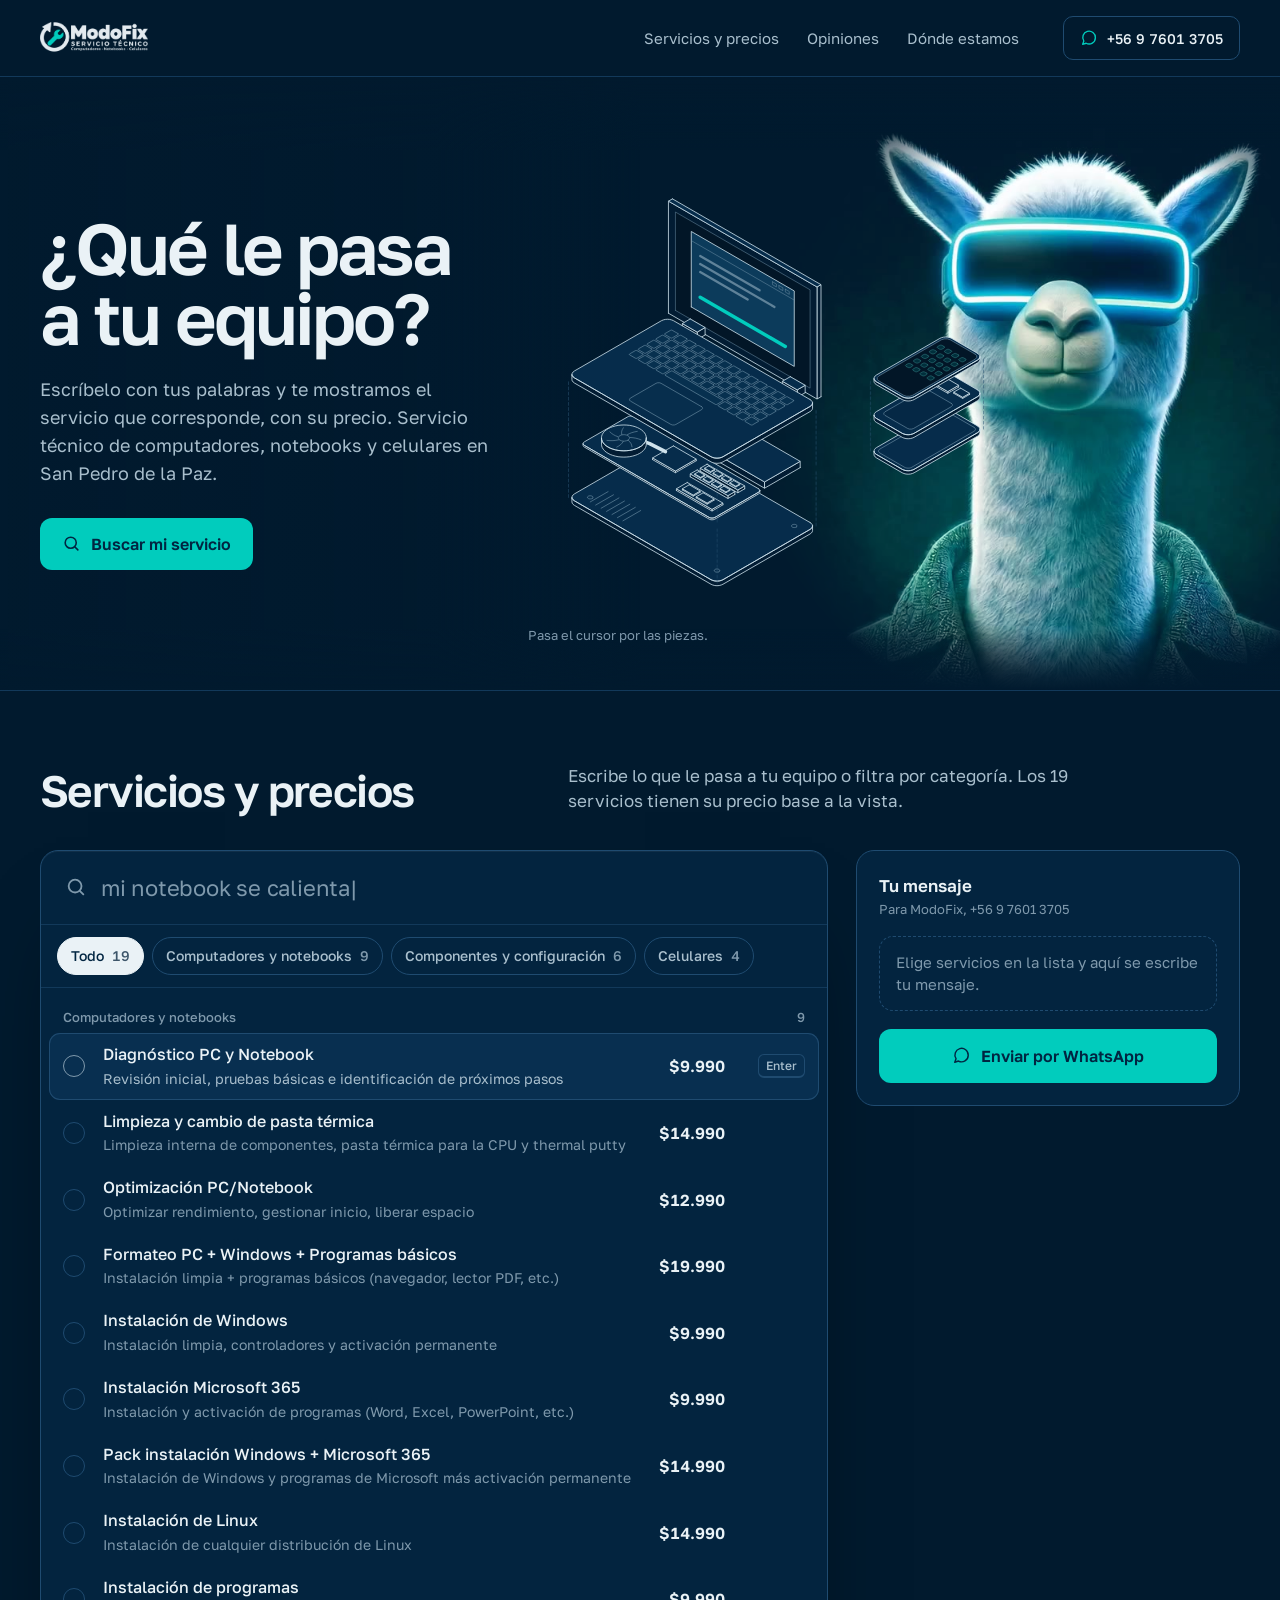
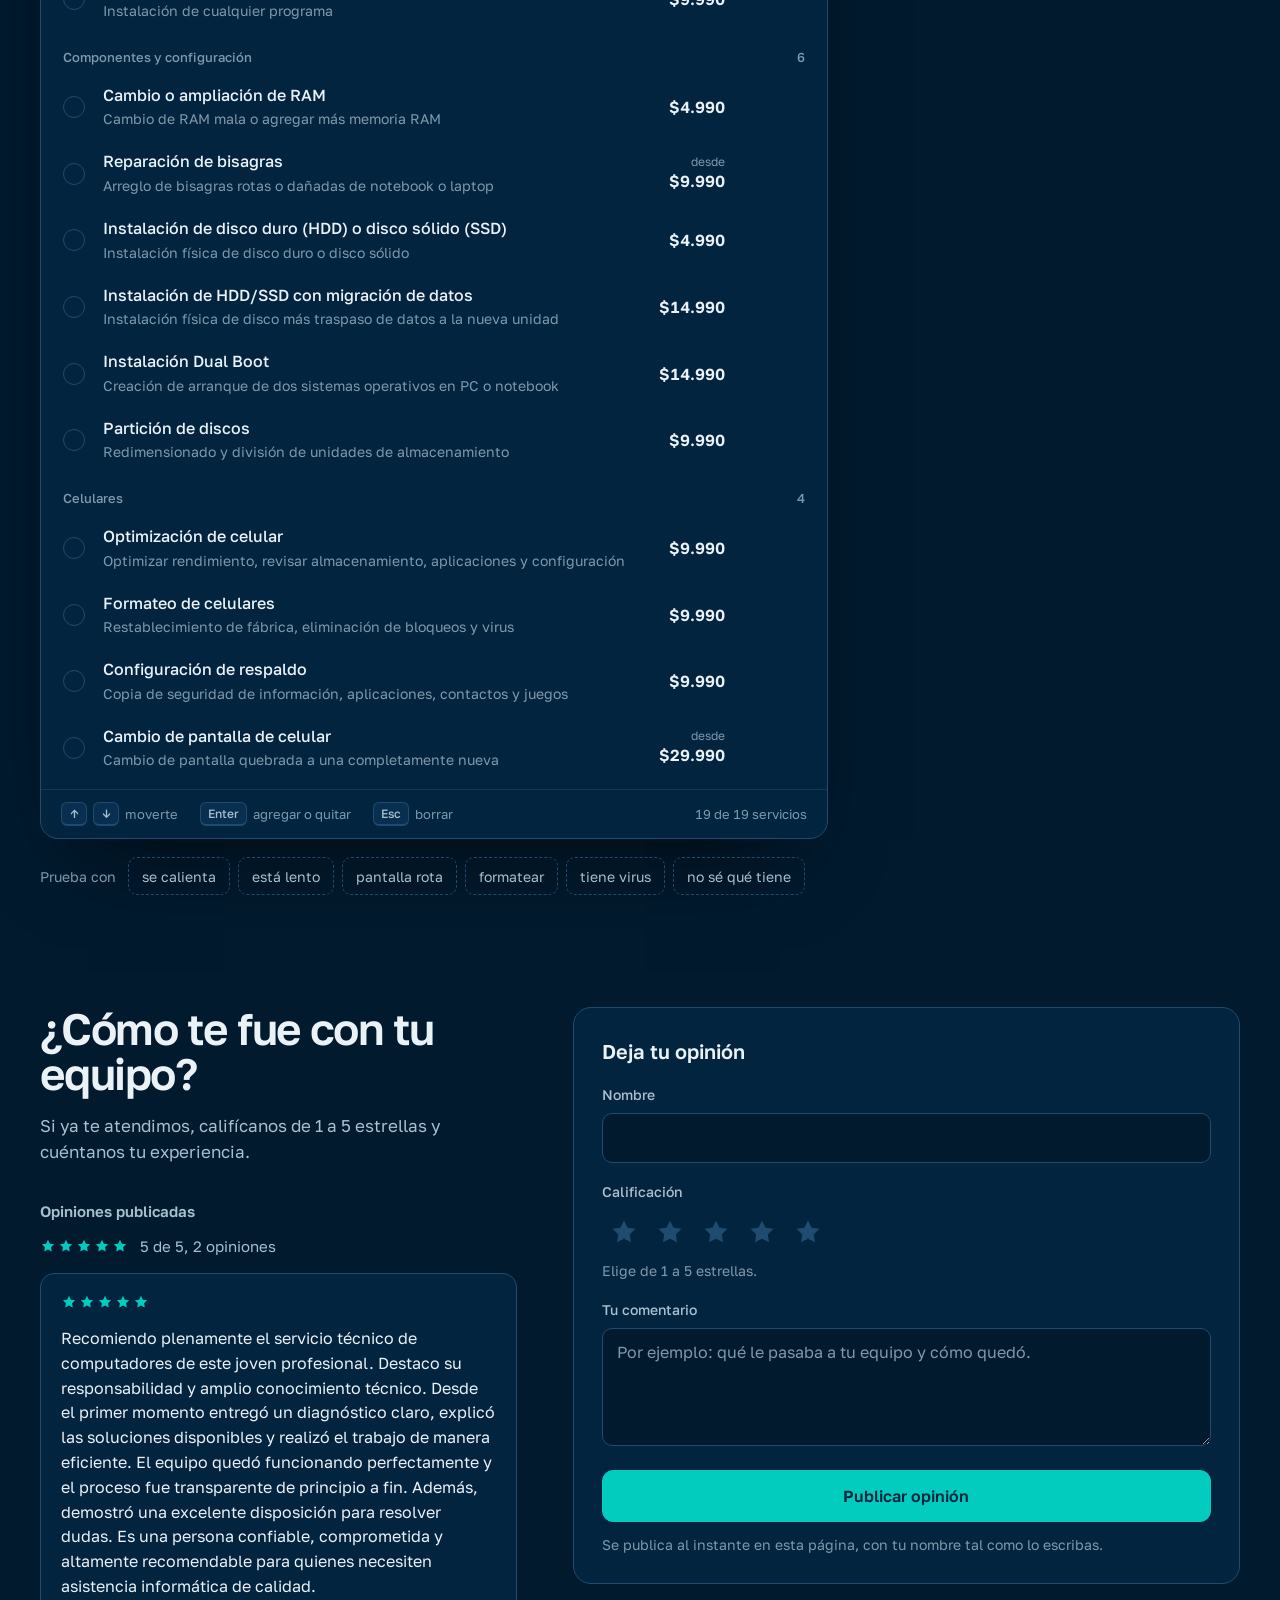
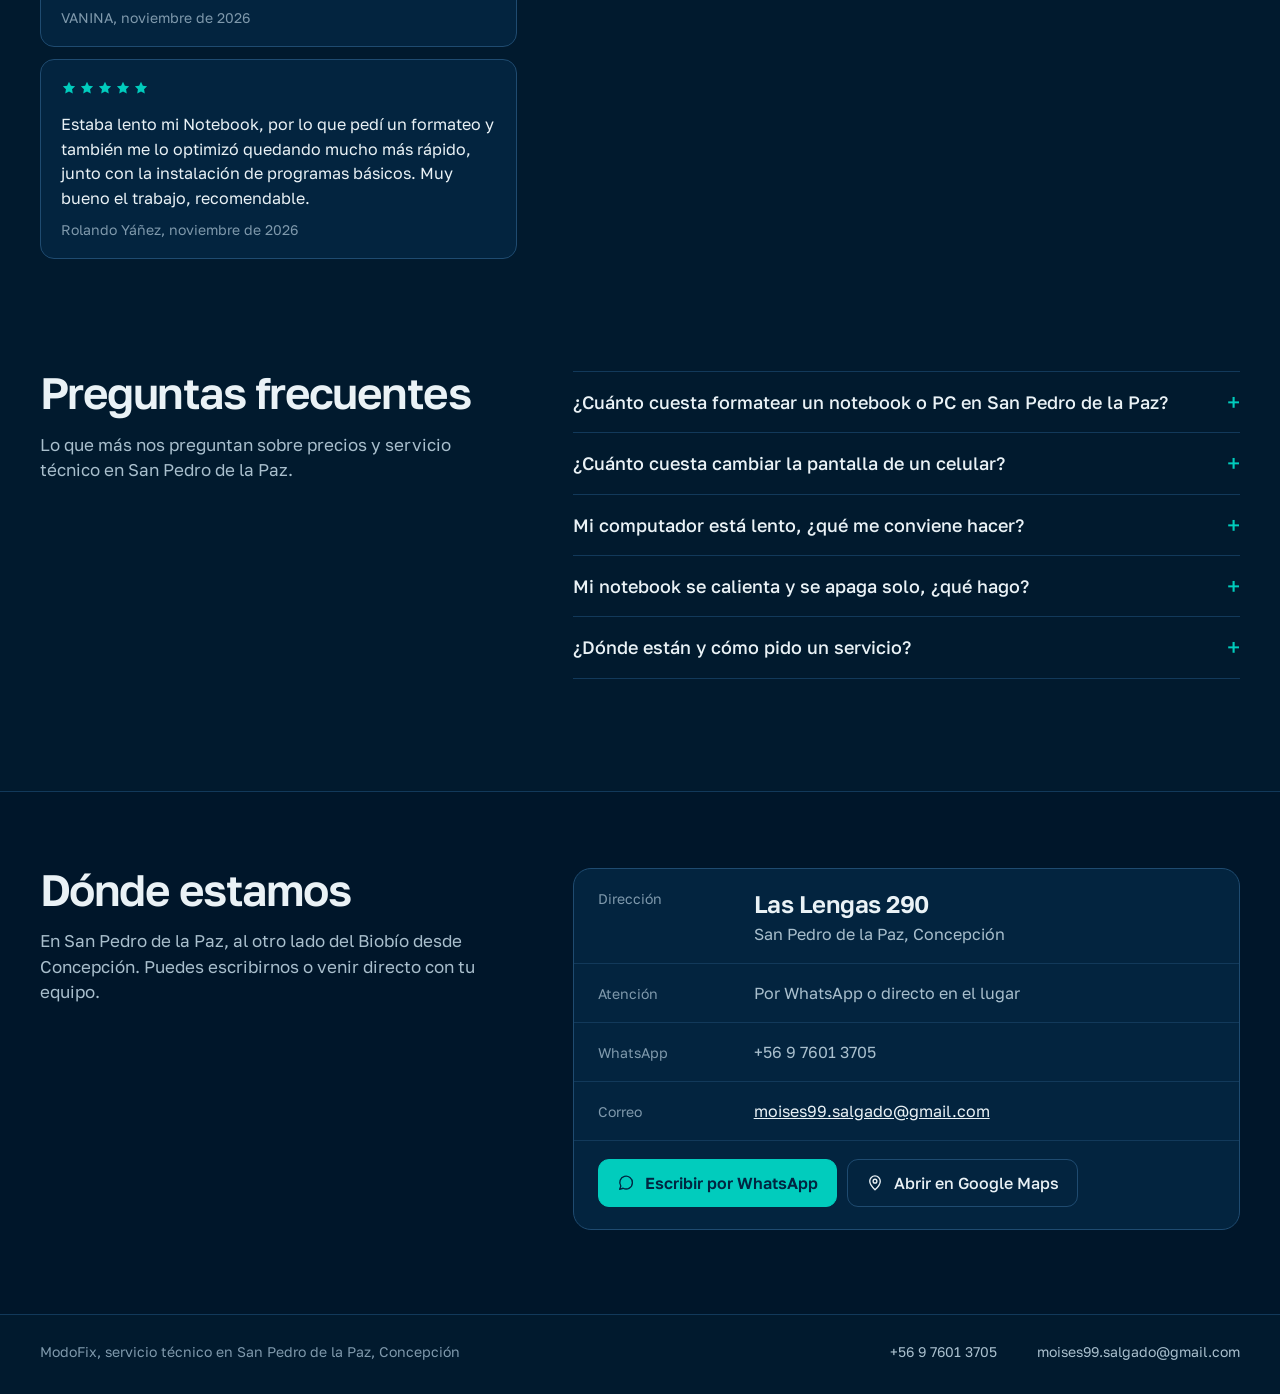
==== commit 69f10d10: "Preguntas frecuentes con precios reales (y FAQPage), título más corto Co-Authored-By: Claude Opus 5." ====
--- a/index.html
+++ b/index.html
@@ -3,9 +3,12 @@
 <head>
 <meta charset="utf-8">
 <meta name="viewport" content="width=device-width, initial-scale=1">
-<title>ModoFix | Servicio técnico de computadores, notebooks y celulares en San Pedro de la Paz</title>
-<meta name="description" content="Servicio técnico en San Pedro de la Paz, Concepción: formateo, limpieza y pasta térmica, SSD, RAM, cambio de pantalla de celular y más, con precios a la vista. Consulta por WhatsApp al +56 9 7601 3705.">
+<title>Servicio técnico de computadores y celulares en San Pedro de la Paz | ModoFix</title>
+<meta name="description" content="Servicio técnico de computadores, notebooks y celulares en San Pedro de la Paz, Concepción: formateo, SSD, RAM, pantallas y más, con precios a la vista.">
 <link rel="canonical" href="https://modofix.cl/">
+<meta name="robots" content="index, follow, max-image-preview:large">
+<script type="application/ld+json">{"@context":"https://schema.org","@type":"LocalBusiness","@id":"https://modofix.cl/#negocio","name":"ModoFix","description":"Servicio técnico de computadores, notebooks y celulares en San Pedro de la Paz, Concepción.","url":"https://modofix.cl/","telephone":"+56976013705","email":"moises99.salgado@gmail.com","image":"https://modofix.cl/assets/img/og.jpg","logo":"https://modofix.cl/assets/img/modofix-mark.png","priceRange":"$4.990 - $29.990","currenciesAccepted":"CLP","address":{"@type":"PostalAddress","streetAddress":"Las Lengas 290","addressLocality":"San Pedro de la Paz","addressRegion":"Región del Biobío","addressCountry":"CL"},"areaServed":[{"@type":"City","name":"San Pedro de la Paz"},{"@type":"City","name":"Concepción"}],"hasMap":"https://www.google.com/maps/search/?api=1&query=Las+Lengas+290%2C+San+Pedro+de+la+Paz","hasOfferCatalog":{"@type":"OfferCatalog","name":"Servicios y precios","itemListElement":[{"@type":"OfferCatalog","name":"Computadores y notebooks","itemListElement":[{"@type":"Offer","priceCurrency":"CLP","itemOffered":{"@type":"Service","name":"Diagnóstico PC y Notebook","description":"Revisión inicial, pruebas básicas e identificación de próximos pasos"},"price":9990},{"@type":"Offer","priceCurrency":"CLP","itemOffered":{"@type":"Service","name":"Limpieza y cambio de pasta térmica","description":"Limpieza interna de componentes, pasta térmica para la CPU y thermal putty"},"price":14990},{"@type":"Offer","priceCurrency":"CLP","itemOffered":{"@type":"Service","name":"Optimización PC/Notebook","description":"Optimizar rendimiento, gestionar inicio, liberar espacio"},"price":12990},{"@type":"Offer","priceCurrency":"CLP","itemOffered":{"@type":"Service","name":"Formateo PC + Windows + Programas básicos","description":"Instalación limpia + programas básicos (navegador, lector PDF, etc.)"},"price":19990},{"@type":"Offer","priceCurrency":"CLP","itemOffered":{"@type":"Service","name":"Instalación de Windows","description":"Instalación limpia, controladores y activación permanente"},"price":9990},{"@type":"Offer","priceCurrency":"CLP","itemOffered":{"@type":"Service","name":"Instalación Microsoft 365","description":"Instalación y activación de programas (Word, Excel, PowerPoint, etc.)"},"price":9990},{"@type":"Offer","priceCurrency":"CLP","itemOffered":{"@type":"Service","name":"Pack instalación Windows + Microsoft 365","description":"Instalación de Windows y programas de Microsoft más activación permanente"},"price":14990},{"@type":"Offer","priceCurrency":"CLP","itemOffered":{"@type":"Service","name":"Instalación de Linux","description":"Instalación de cualquier distribución de Linux"},"price":14990},{"@type":"Offer","priceCurrency":"CLP","itemOffered":{"@type":"Service","name":"Instalación de programas","description":"Instalación de cualquier programa"},"price":9990}]},{"@type":"OfferCatalog","name":"Componentes y configuración","itemListElement":[{"@type":"Offer","priceCurrency":"CLP","itemOffered":{"@type":"Service","name":"Cambio o ampliación de RAM","description":"Cambio de RAM mala o agregar más memoria RAM"},"price":4990},{"@type":"Offer","priceCurrency":"CLP","itemOffered":{"@type":"Service","name":"Reparación de bisagras","description":"Arreglo de bisagras rotas o dañadas de notebook o laptop"},"priceSpecification":{"@type":"PriceSpecification","minPrice":9990,"priceCurrency":"CLP"}},{"@type":"Offer","priceCurrency":"CLP","itemOffered":{"@type":"Service","name":"Instalación de disco duro (HDD) o disco sólido (SSD)","description":"Instalación física de disco duro o disco sólido"},"price":4990},{"@type":"Offer","priceCurrency":"CLP","itemOffered":{"@type":"Service","name":"Instalación de HDD/SSD con migración de datos","description":"Instalación física de disco más traspaso de datos a la nueva unidad"},"price":14990},{"@type":"Offer","priceCurrency":"CLP","itemOffered":{"@type":"Service","name":"Instalación Dual Boot","description":"Creación de arranque de dos sistemas operativos en PC o notebook"},"price":14990},{"@type":"Offer","priceCurrency":"CLP","itemOffered":{"@type":"Service","name":"Partición de discos","description":"Redimensionado y división de unidades de almacenamiento"},"price":9990}]},{"@type":"OfferCatalog","name":"Celulares","itemListElement":[{"@type":"Offer","priceCurrency":"CLP","itemOffered":{"@type":"Service","name":"Optimización de celular","description":"Optimizar rendimiento, revisar almacenamiento, aplicaciones y configuración"},"price":9990},{"@type":"Offer","priceCurrency":"CLP","itemOffered":{"@type":"Service","name":"Formateo de celulares","description":"Restablecimiento de fábrica, eliminación de bloqueos y virus"},"price":9990},{"@type":"Offer","priceCurrency":"CLP","itemOffered":{"@type":"Service","name":"Configuración de respaldo","description":"Copia de seguridad de información, aplicaciones, contactos y juegos"},"price":9990},{"@type":"Offer","priceCurrency":"CLP","itemOffered":{"@type":"Service","name":"Cambio de pantalla de celular","description":"Cambio de pantalla quebrada a una completamente nueva"},"priceSpecification":{"@type":"PriceSpecification","minPrice":29990,"priceCurrency":"CLP"}}]}]}}</script>
+<script type="application/ld+json">{"@context":"https://schema.org","@type":"FAQPage","mainEntity":[{"@type":"Question","name":"¿Cuánto cuesta formatear un notebook o PC en San Pedro de la Paz?","acceptedAnswer":{"@type":"Answer","text":"El formateo completo cuesta $19.990 e incluye una instalación limpia de Windows y programas básicos, como navegador y lector de PDF. Si solo necesitas Windows, la instalación cuesta $9.990, y Windows con Microsoft 365 (Word, Excel y PowerPoint) cuesta $14.990."}},{"@type":"Question","name":"¿Cuánto cuesta cambiar la pantalla de un celular?","acceptedAnswer":{"@type":"Answer","text":"El cambio de pantalla de celular parte en $29.990 y se cambia la pantalla quebrada por una completamente nueva. El precio final depende del modelo: escríbenos por WhatsApp con la marca y el modelo de tu celular y te decimos el valor."}},{"@type":"Question","name":"Mi computador está lento, ¿qué me conviene hacer?","acceptedAnswer":{"@type":"Answer","text":"Si no sabes qué tiene, parte con el diagnóstico ($9.990): revisamos el equipo y te decimos qué conviene. Según lo que tenga, puede bastar la optimización ($12.990), la ampliación de memoria RAM ($4.990) o pasar a un disco sólido SSD ($4.990 la instalación, o $14.990 con el traspaso de tus datos al disco nuevo)."}},{"@type":"Question","name":"Mi notebook se calienta y se apaga solo, ¿qué hago?","acceptedAnswer":{"@type":"Answer","text":"Suele ser polvo acumulado o pasta térmica seca. La limpieza interna con cambio de pasta térmica cuesta $14.990: limpiamos los componentes y cambiamos la pasta térmica de la CPU y el thermal putty."}},{"@type":"Question","name":"¿Dónde están y cómo pido un servicio?","acceptedAnswer":{"@type":"Answer","text":"Estamos en Las Lengas 290, San Pedro de la Paz, al otro lado del Biobío desde Concepción. Puedes escribirnos por WhatsApp al +56 9 7601 3705 o venir directo con tu equipo."}}]}</script>
 <meta name="theme-color" content="#011A2E">
 <meta property="og:type" content="website">
 <meta property="og:locale" content="es_CL">
@@ -16,6 +19,7 @@
 <meta property="og:image" content="https://modofix.cl/assets/img/og.jpg">
 <meta property="og:image:width" content="1200">
 <meta property="og:image:height" content="630">
+<meta property="og:image:alt" content="ModoFix, servicio técnico de computadores, notebooks y celulares en San Pedro de la Paz">
 <meta name="twitter:card" content="summary_large_image">
 <link rel="icon" href="assets/img/favicon.png" sizes="48x48">
 <link rel="apple-touch-icon" href="assets/img/apple-touch-icon.png">
@@ -147,6 +151,16 @@
     </div>
   </section>
 
+  <section class="mf-faq" id="preguntas" aria-labelledby="mf-faq-h">
+    <div class="mf-wrap mf-faq__in">
+      <div>
+        <h2 class="mf-h2" id="mf-faq-h">Preguntas frecuentes</h2>
+        <p class="mf-where__p">Lo que más nos preguntan sobre precios y servicio técnico en San Pedro de la Paz.</p>
+      </div>
+      <div class="mf-faq__list"><details class="mf-faq__item"><summary>¿Cuánto cuesta formatear un notebook o PC en San Pedro de la Paz?</summary><p>El formateo completo cuesta $19.990 e incluye una instalación limpia de Windows y programas básicos, como navegador y lector de PDF. Si solo necesitas Windows, la instalación cuesta $9.990, y Windows con Microsoft 365 (Word, Excel y PowerPoint) cuesta $14.990.</p></details><details class="mf-faq__item"><summary>¿Cuánto cuesta cambiar la pantalla de un celular?</summary><p>El cambio de pantalla de celular parte en $29.990 y se cambia la pantalla quebrada por una completamente nueva. El precio final depende del modelo: escríbenos por WhatsApp con la marca y el modelo de tu celular y te decimos el valor.</p></details><details class="mf-faq__item"><summary>Mi computador está lento, ¿qué me conviene hacer?</summary><p>Si no sabes qué tiene, parte con el diagnóstico ($9.990): revisamos el equipo y te decimos qué conviene. Según lo que tenga, puede bastar la optimización ($12.990), la ampliación de memoria RAM ($4.990) o pasar a un disco sólido SSD ($4.990 la instalación, o $14.990 con el traspaso de tus datos al disco nuevo).</p></details><details class="mf-faq__item"><summary>Mi notebook se calienta y se apaga solo, ¿qué hago?</summary><p>Suele ser polvo acumulado o pasta térmica seca. La limpieza interna con cambio de pasta térmica cuesta $14.990: limpiamos los componentes y cambiamos la pasta térmica de la CPU y el thermal putty.</p></details><details class="mf-faq__item"><summary>¿Dónde están y cómo pido un servicio?</summary><p>Estamos en Las Lengas 290, San Pedro de la Paz, al otro lado del Biobío desde Concepción. Puedes escribirnos por WhatsApp al +56 9 7601 3705 o venir directo con tu equipo.</p></details></div>
+    </div>
+  </section>
+
   <section class="mf-where" id="ubicacion" aria-labelledby="mf-where-h">
     <div class="mf-wrap mf-where__in">
       <div>
--- a/assets/css/site.css
+++ b/assets/css/site.css
@@ -602,6 +602,27 @@
   .mf-fig { width: 56%; }
 }
 
+/* ---------- preguntas frecuentes ---------- */
+.mf-faq { padding-top: 112px; }
+.mf-faq__in { display: grid; grid-template-columns: minmax(0, 5fr) minmax(0, 7fr); column-gap: 56px; align-items: start; }
+.mf-faq__list { border-top: 1px solid var(--line); }
+.mf-faq__item { border-bottom: 1px solid var(--line); }
+.mf-faq__item summary {
+  display: flex; justify-content: space-between; align-items: center; gap: 16px; min-height: 44px; padding: 18px 0;
+  font-size: 18px; font-weight: 500; line-height: 1.35; color: var(--text); cursor: pointer; list-style: none;
+}
+.mf-faq__item summary::-webkit-details-marker { display: none; }
+.mf-faq__item summary::after { content: '+'; flex: none; font-size: 24px; font-weight: 400; line-height: 1; color: var(--teal); transition: transform .2s ease; }
+.mf-faq__item[open] summary::after { transform: rotate(45deg); }
+.mf-faq__item summary:focus-visible { outline: 2px solid var(--teal); outline-offset: 4px; border-radius: 4px; }
+.mf-faq__item p { max-width: 62ch; padding: 0 0 20px; font-size: 16px; line-height: 1.6; color: var(--text-2); }
+@media (max-width: 820px) {
+  .mf-faq { padding-top: 72px; }
+  .mf-faq__in { grid-template-columns: minmax(0, 1fr); row-gap: 24px; }
+  .mf-faq__item summary { font-size: 17px; }
+}
+@media (prefers-reduced-motion: reduce) { .mf-faq__item summary::after { transition: none; } }
+
 /* ---------- opiniones publicadas al instante ---------- */
 .mf-hp { position: absolute; left: -10000px; top: auto; width: 1px; height: 1px; overflow: hidden; }
 .mf-review.is-new { border-color: var(--teal); box-shadow: inset 0 0 0 1px var(--teal); }
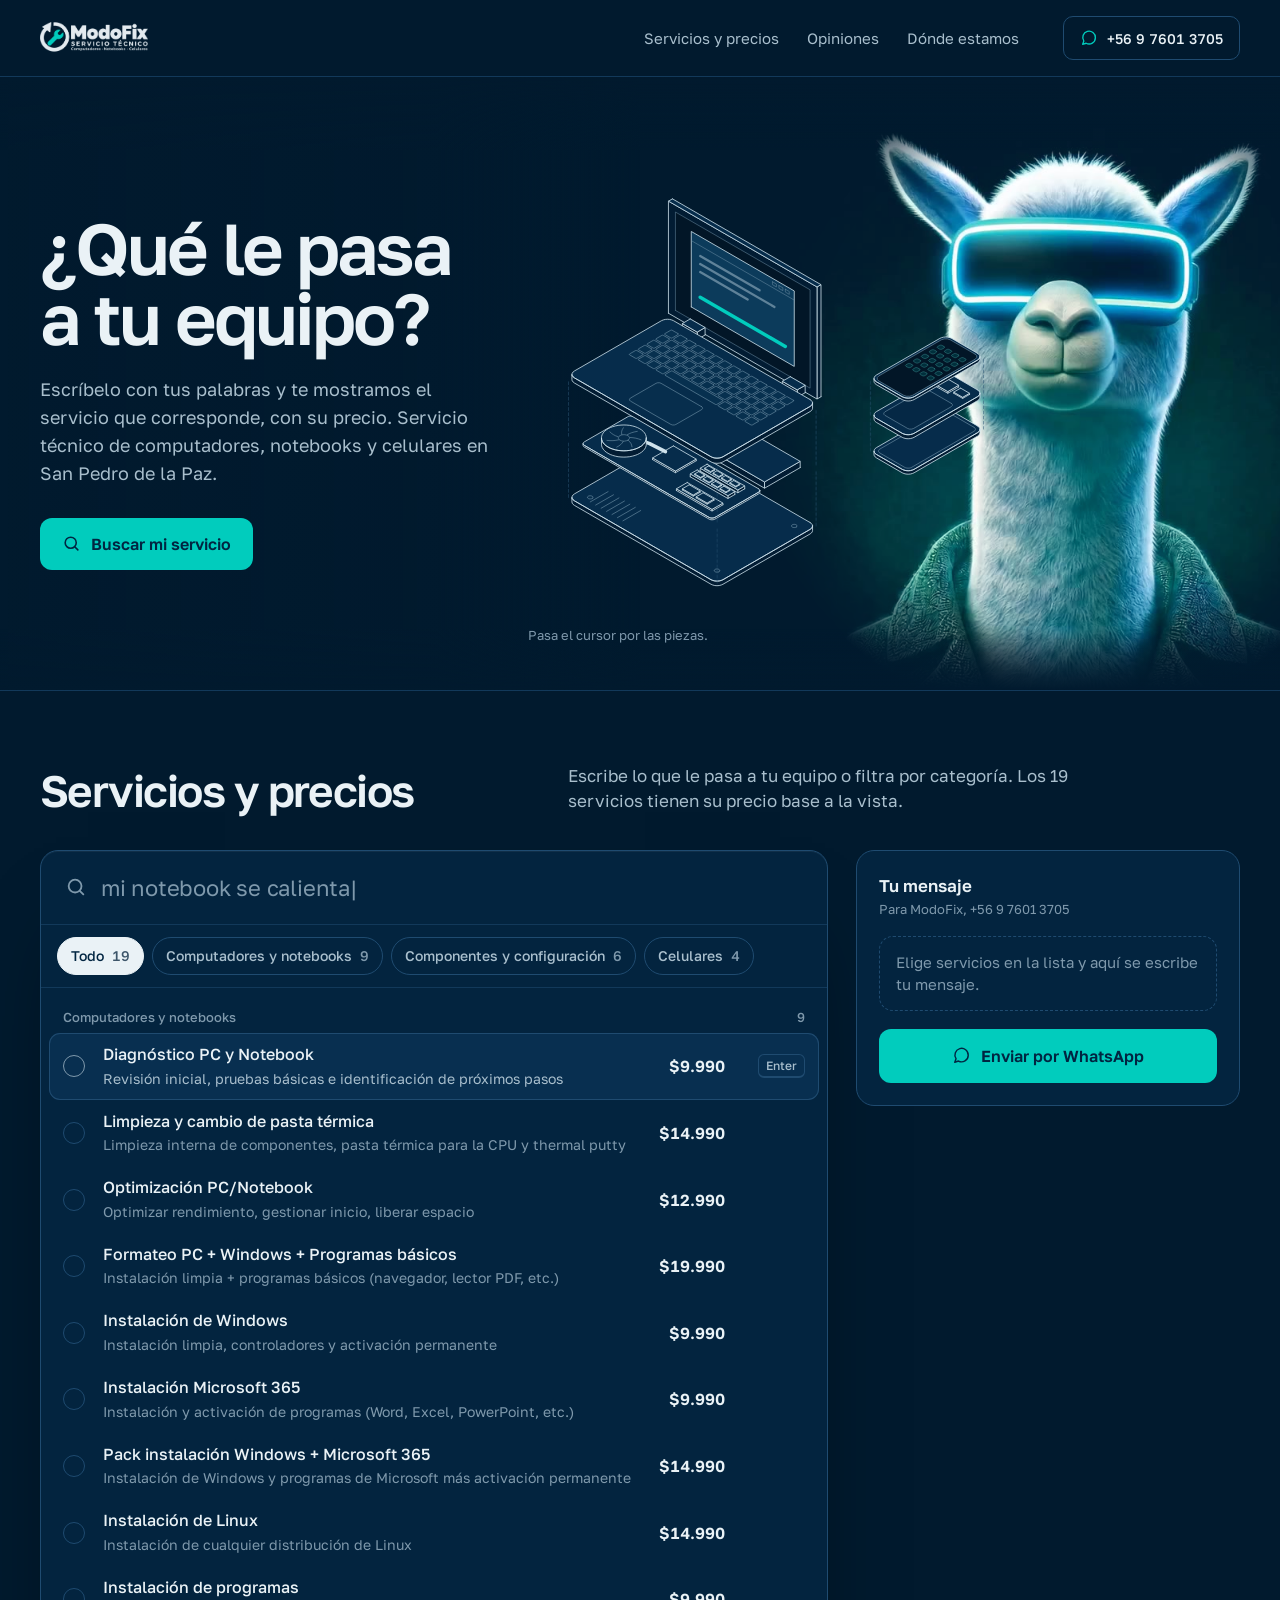
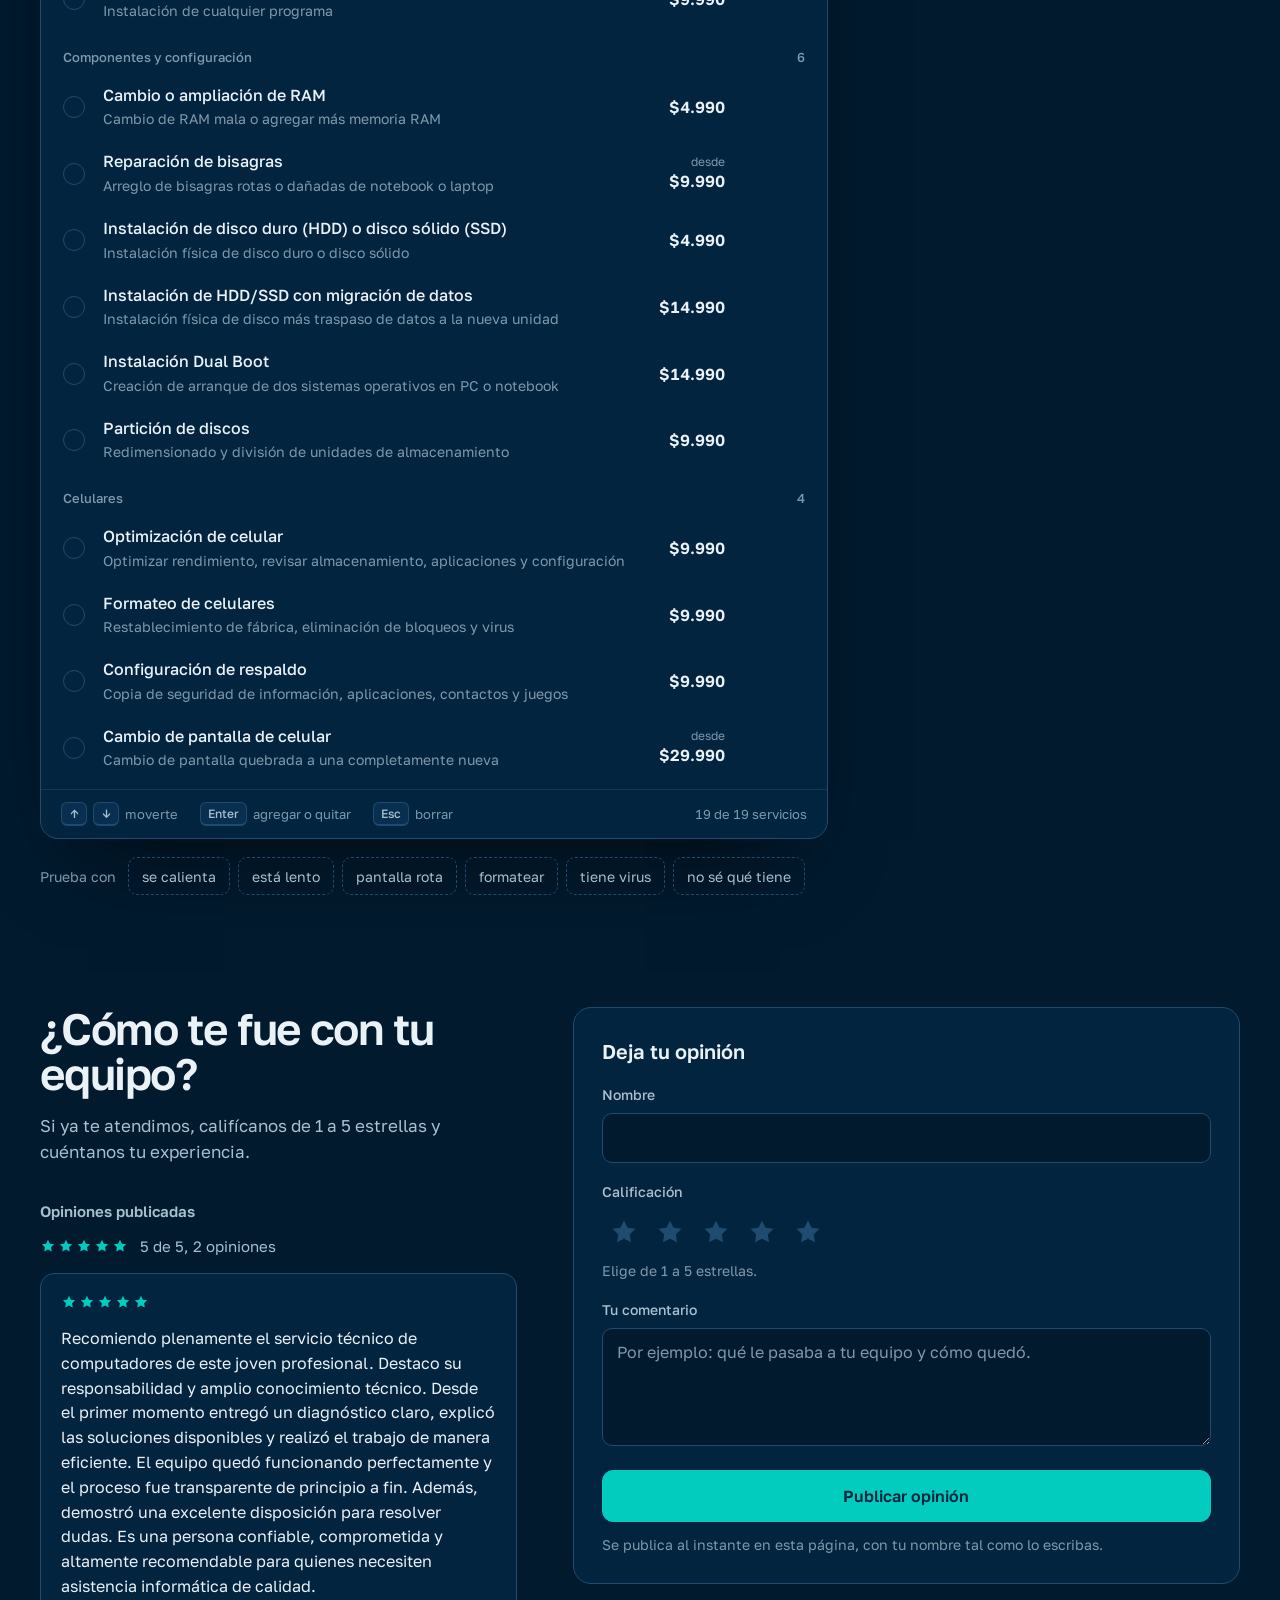
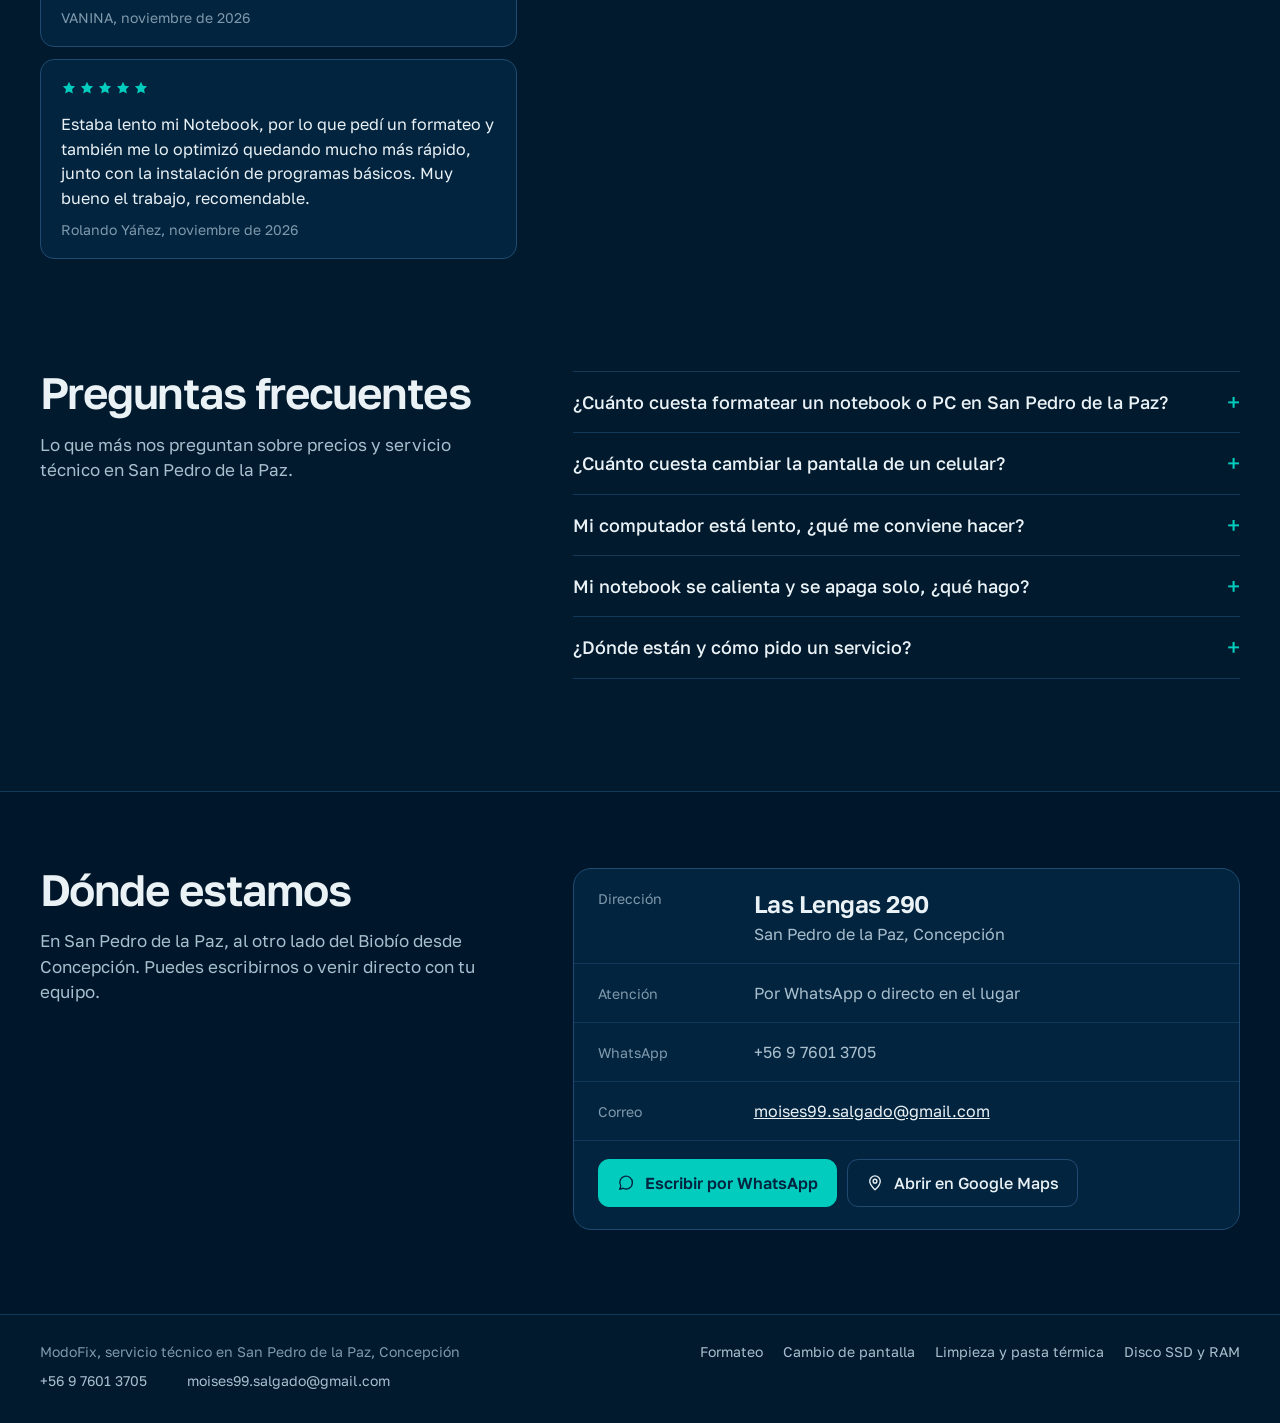
==== commit fa720b04: "Páginas por servicio: formateo, cambio de pantalla, limpieza y pasta térmica, disco SSD y RAM Cada p" ====
--- a/index.html
+++ b/index.html
@@ -3,8 +3,8 @@
 <head>
 <meta charset="utf-8">
 <meta name="viewport" content="width=device-width, initial-scale=1">
-<title>Servicio técnico de computadores y celulares en San Pedro de la Paz | ModoFix</title>
-<meta name="description" content="Servicio técnico de computadores, notebooks y celulares en San Pedro de la Paz, Concepción: formateo, SSD, RAM, pantallas y más, con precios a la vista.">
+<title>Servicio técnico PC y celulares en San Pedro de la Paz | ModoFix</title>
+<meta name="description" content="Servicio técnico de computadores, notebooks y celulares en San Pedro de la Paz: formateo, SSD, RAM y pantallas, con precios a la vista.">
 <link rel="canonical" href="https://modofix.cl/">
 <meta name="robots" content="index, follow, max-image-preview:large">
 <script type="application/ld+json">{"@context":"https://schema.org","@type":"LocalBusiness","@id":"https://modofix.cl/#negocio","name":"ModoFix","description":"Servicio técnico de computadores, notebooks y celulares en San Pedro de la Paz, Concepción.","url":"https://modofix.cl/","telephone":"+56976013705","email":"moises99.salgado@gmail.com","image":"https://modofix.cl/assets/img/og.jpg","logo":"https://modofix.cl/assets/img/modofix-mark.png","priceRange":"$4.990 - $29.990","currenciesAccepted":"CLP","address":{"@type":"PostalAddress","streetAddress":"Las Lengas 290","addressLocality":"San Pedro de la Paz","addressRegion":"Región del Biobío","addressCountry":"CL"},"areaServed":[{"@type":"City","name":"San Pedro de la Paz"},{"@type":"City","name":"Concepción"}],"hasMap":"https://www.google.com/maps/search/?api=1&query=Las+Lengas+290%2C+San+Pedro+de+la+Paz","hasOfferCatalog":{"@type":"OfferCatalog","name":"Servicios y precios","itemListElement":[{"@type":"OfferCatalog","name":"Computadores y notebooks","itemListElement":[{"@type":"Offer","priceCurrency":"CLP","itemOffered":{"@type":"Service","name":"Diagnóstico PC y Notebook","description":"Revisión inicial, pruebas básicas e identificación de próximos pasos"},"price":9990},{"@type":"Offer","priceCurrency":"CLP","itemOffered":{"@type":"Service","name":"Limpieza y cambio de pasta térmica","description":"Limpieza interna de componentes, pasta térmica para la CPU y thermal putty"},"price":14990},{"@type":"Offer","priceCurrency":"CLP","itemOffered":{"@type":"Service","name":"Optimización PC/Notebook","description":"Optimizar rendimiento, gestionar inicio, liberar espacio"},"price":12990},{"@type":"Offer","priceCurrency":"CLP","itemOffered":{"@type":"Service","name":"Formateo PC + Windows + Programas básicos","description":"Instalación limpia + programas básicos (navegador, lector PDF, etc.)"},"price":19990},{"@type":"Offer","priceCurrency":"CLP","itemOffered":{"@type":"Service","name":"Instalación de Windows","description":"Instalación limpia, controladores y activación permanente"},"price":9990},{"@type":"Offer","priceCurrency":"CLP","itemOffered":{"@type":"Service","name":"Instalación Microsoft 365","description":"Instalación y activación de programas (Word, Excel, PowerPoint, etc.)"},"price":9990},{"@type":"Offer","priceCurrency":"CLP","itemOffered":{"@type":"Service","name":"Pack instalación Windows + Microsoft 365","description":"Instalación de Windows y programas de Microsoft más activación permanente"},"price":14990},{"@type":"Offer","priceCurrency":"CLP","itemOffered":{"@type":"Service","name":"Instalación de Linux","description":"Instalación de cualquier distribución de Linux"},"price":14990},{"@type":"Offer","priceCurrency":"CLP","itemOffered":{"@type":"Service","name":"Instalación de programas","description":"Instalación de cualquier programa"},"price":9990}]},{"@type":"OfferCatalog","name":"Componentes y configuración","itemListElement":[{"@type":"Offer","priceCurrency":"CLP","itemOffered":{"@type":"Service","name":"Cambio o ampliación de RAM","description":"Cambio de RAM mala o agregar más memoria RAM"},"price":4990},{"@type":"Offer","priceCurrency":"CLP","itemOffered":{"@type":"Service","name":"Reparación de bisagras","description":"Arreglo de bisagras rotas o dañadas de notebook o laptop"},"priceSpecification":{"@type":"PriceSpecification","minPrice":9990,"priceCurrency":"CLP"}},{"@type":"Offer","priceCurrency":"CLP","itemOffered":{"@type":"Service","name":"Instalación de disco duro (HDD) o disco sólido (SSD)","description":"Instalación física de disco duro o disco sólido"},"price":4990},{"@type":"Offer","priceCurrency":"CLP","itemOffered":{"@type":"Service","name":"Instalación de HDD/SSD con migración de datos","description":"Instalación física de disco más traspaso de datos a la nueva unidad"},"price":14990},{"@type":"Offer","priceCurrency":"CLP","itemOffered":{"@type":"Service","name":"Instalación Dual Boot","description":"Creación de arranque de dos sistemas operativos en PC o notebook"},"price":14990},{"@type":"Offer","priceCurrency":"CLP","itemOffered":{"@type":"Service","name":"Partición de discos","description":"Redimensionado y división de unidades de almacenamiento"},"price":9990}]},{"@type":"OfferCatalog","name":"Celulares","itemListElement":[{"@type":"Offer","priceCurrency":"CLP","itemOffered":{"@type":"Service","name":"Optimización de celular","description":"Optimizar rendimiento, revisar almacenamiento, aplicaciones y configuración"},"price":9990},{"@type":"Offer","priceCurrency":"CLP","itemOffered":{"@type":"Service","name":"Formateo de celulares","description":"Restablecimiento de fábrica, eliminación de bloqueos y virus"},"price":9990},{"@type":"Offer","priceCurrency":"CLP","itemOffered":{"@type":"Service","name":"Configuración de respaldo","description":"Copia de seguridad de información, aplicaciones, contactos y juegos"},"price":9990},{"@type":"Offer","priceCurrency":"CLP","itemOffered":{"@type":"Service","name":"Cambio de pantalla de celular","description":"Cambio de pantalla quebrada a una completamente nueva"},"priceSpecification":{"@type":"PriceSpecification","minPrice":29990,"priceCurrency":"CLP"}}]}]}}</script>
@@ -185,6 +185,7 @@
 <footer class="mf-foot2">
   <div class="mf-wrap mf-foot2__in">
     <p>ModoFix, servicio técnico en San Pedro de la Paz, Concepción</p>
+    <nav class="mf-foot2__nav" aria-label="Servicios"><a href="/formateo-notebook-pc/">Formateo</a><a href="/cambio-pantalla-celular/">Cambio de pantalla</a><a href="/limpieza-pasta-termica/">Limpieza y pasta térmica</a><a href="/disco-ssd-memoria-ram/">Disco SSD y RAM</a></nav>
     <p><a href="https://wa.me/56976013705" target="_blank" rel="noopener">+56 9 7601 3705</a><span aria-hidden="true">  </span><a href="mailto:moises99.salgado@gmail.com">moises99.salgado@gmail.com</a></p>
   </div>
 </footer>
--- a/assets/css/site.css
+++ b/assets/css/site.css
@@ -637,3 +637,47 @@
 .mf-result__label { margin: 0; }
 .mf-result__link { display: inline-block; margin-top: 8px; font-size: 15px; color: var(--teal); text-decoration: underline; text-underline-offset: 3px; }
 .mf-result__link:focus-visible { outline: 2px solid var(--teal); outline-offset: 2px; border-radius: 4px; }
+
+/* ---------- páginas por servicio ---------- */
+.mf-svc { padding: 40px 0 112px; }
+.mf-crumbs { display: flex; flex-wrap: wrap; gap: 8px; font-size: 14px; color: var(--text-3); }
+.mf-crumbs a { color: var(--text-2); text-decoration: none; }
+.mf-crumbs a:hover { color: var(--teal); }
+.mf-svc__top { display: grid; grid-template-columns: minmax(0, 7fr) minmax(0, 5fr); column-gap: 56px; align-items: center; margin-top: 40px; }
+.mf-svc__h1 { font-size: 56px; }
+.mf-svc .mf-sub { margin-top: 20px; }
+.mf-svc__price .mf-card__row { grid-template-columns: minmax(0, 1fr); row-gap: 4px; }
+.mf-svc__price .mf-card__row:last-child { border-bottom: 0; }
+.mf-svc__price .mf-card__row dt { font-size: 15px; color: var(--text); font-weight: 500; }
+.mf-svc__price .mf-card__row dd strong { color: var(--teal); font-size: 30px; margin-bottom: 2px; }
+.mf-svc__grid { display: grid; grid-template-columns: repeat(2, minmax(0, 1fr)); column-gap: 56px; margin-top: 96px; }
+.mf-svc__sec { margin-top: 0; }
+.mf-svc__rel, .mf-svc__sec + .mf-svc__sec, .mf-svc__grid + .mf-svc__sec { margin-top: 72px; }
+.mf-svc__grid .mf-svc__sec + .mf-svc__sec { margin-top: 0; }
+.mf-svc__h2 { font-size: 32px; font-weight: 600; line-height: 1.08; letter-spacing: -0.03em; margin-bottom: 20px; }
+.mf-svc__list { list-style: none; padding: 0; border-top: 1px solid var(--line); }
+.mf-svc__list li { position: relative; padding: 14px 0 14px 28px; border-bottom: 1px solid var(--line); font-size: 17px; line-height: 1.5; color: var(--text-2); }
+.mf-svc__list li::before { content: ''; position: absolute; left: 2px; top: 22px; width: 10px; height: 10px; border-radius: 50%; background: var(--teal); }
+.mf-svc__note { margin-top: 18px; max-width: 62ch; font-size: 16px; line-height: 1.6; color: var(--text-2); }
+.mf-svc__rows { list-style: none; padding: 0; max-width: 760px; border-top: 1px solid var(--line); }
+.mf-svc__rows li { display: flex; justify-content: space-between; gap: 16px; padding: 15px 0; border-bottom: 1px solid var(--line); font-size: 17px; color: var(--text); }
+.mf-svc__rows a { color: var(--text); text-decoration: underline; text-decoration-color: var(--teal); text-underline-offset: 4px; }
+.mf-svc__p { flex: none; font-weight: 600; white-space: nowrap; color: var(--text); }
+.mf-svc__where .mf-404__actions { margin-top: 22px; }
+.mf-svc .mf-cta { margin-top: 0; }
+.mf-svc .mf-404__actions { align-items: center; }
+.mf-svc__more { margin-top: 28px; font-size: 15px; color: var(--text-3); }
+.mf-svc__more a, .mf-foot2__nav a { color: var(--text-2); }
+.mf-svc .mf-faq__list { max-width: 860px; }
+.mf-foot2__nav { display: flex; flex-wrap: wrap; gap: 6px 20px; }
+@media (max-width: 1100px) { .mf-svc__h1 { font-size: 46px; } }
+@media (max-width: 820px) {
+  .mf-svc { padding: 24px 0 72px; }
+  .mf-svc__top { grid-template-columns: minmax(0, 1fr); row-gap: 28px; margin-top: 24px; }
+  .mf-svc__h1 { font-size: 36px; line-height: 1.05; }
+  .mf-svc__grid { grid-template-columns: minmax(0, 1fr); row-gap: 56px; margin-top: 56px; }
+  .mf-svc__rel, .mf-svc__sec + .mf-svc__sec, .mf-svc__grid + .mf-svc__sec { margin-top: 56px; }
+  .mf-svc__h2 { font-size: 26px; }
+  .mf-svc__list li, .mf-svc__rows li { font-size: 16px; }
+  .mf-svc .mf-404__actions .mf-btn { flex: 1 1 100%; justify-content: center; }
+}
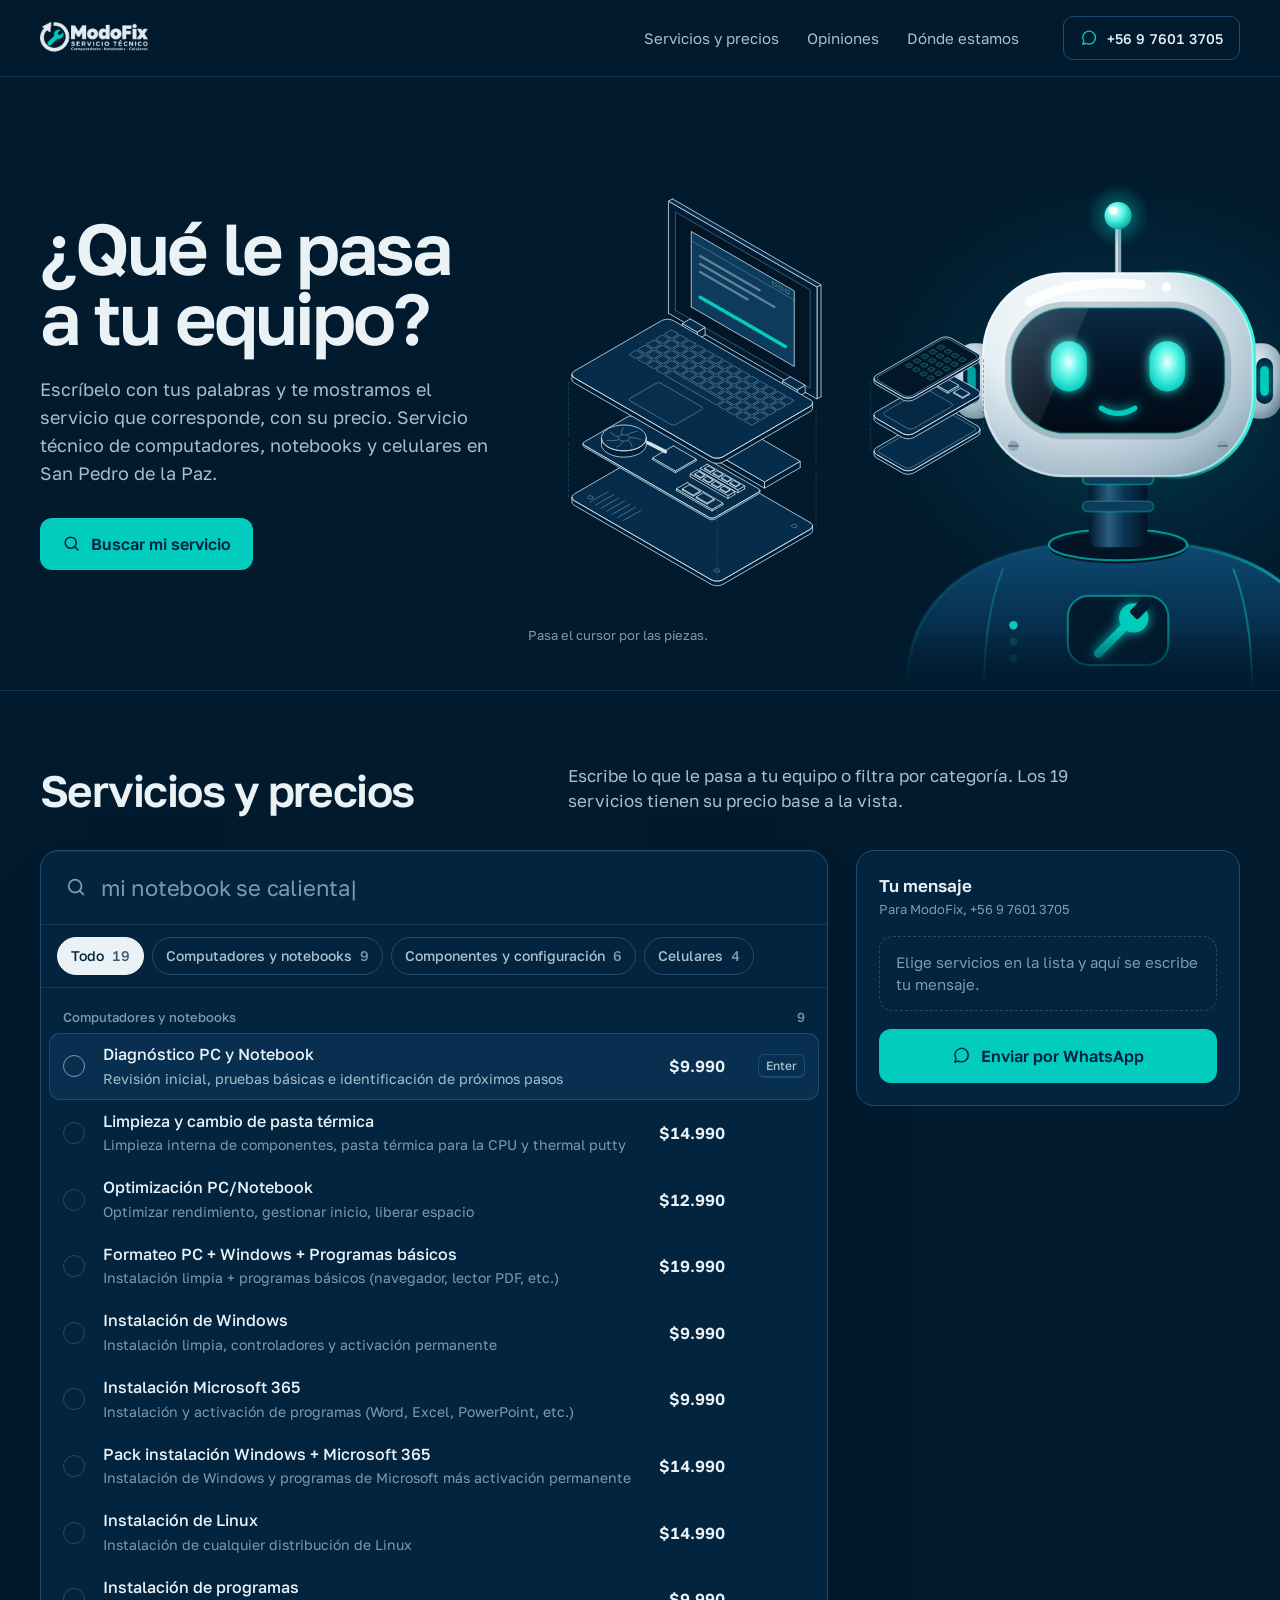
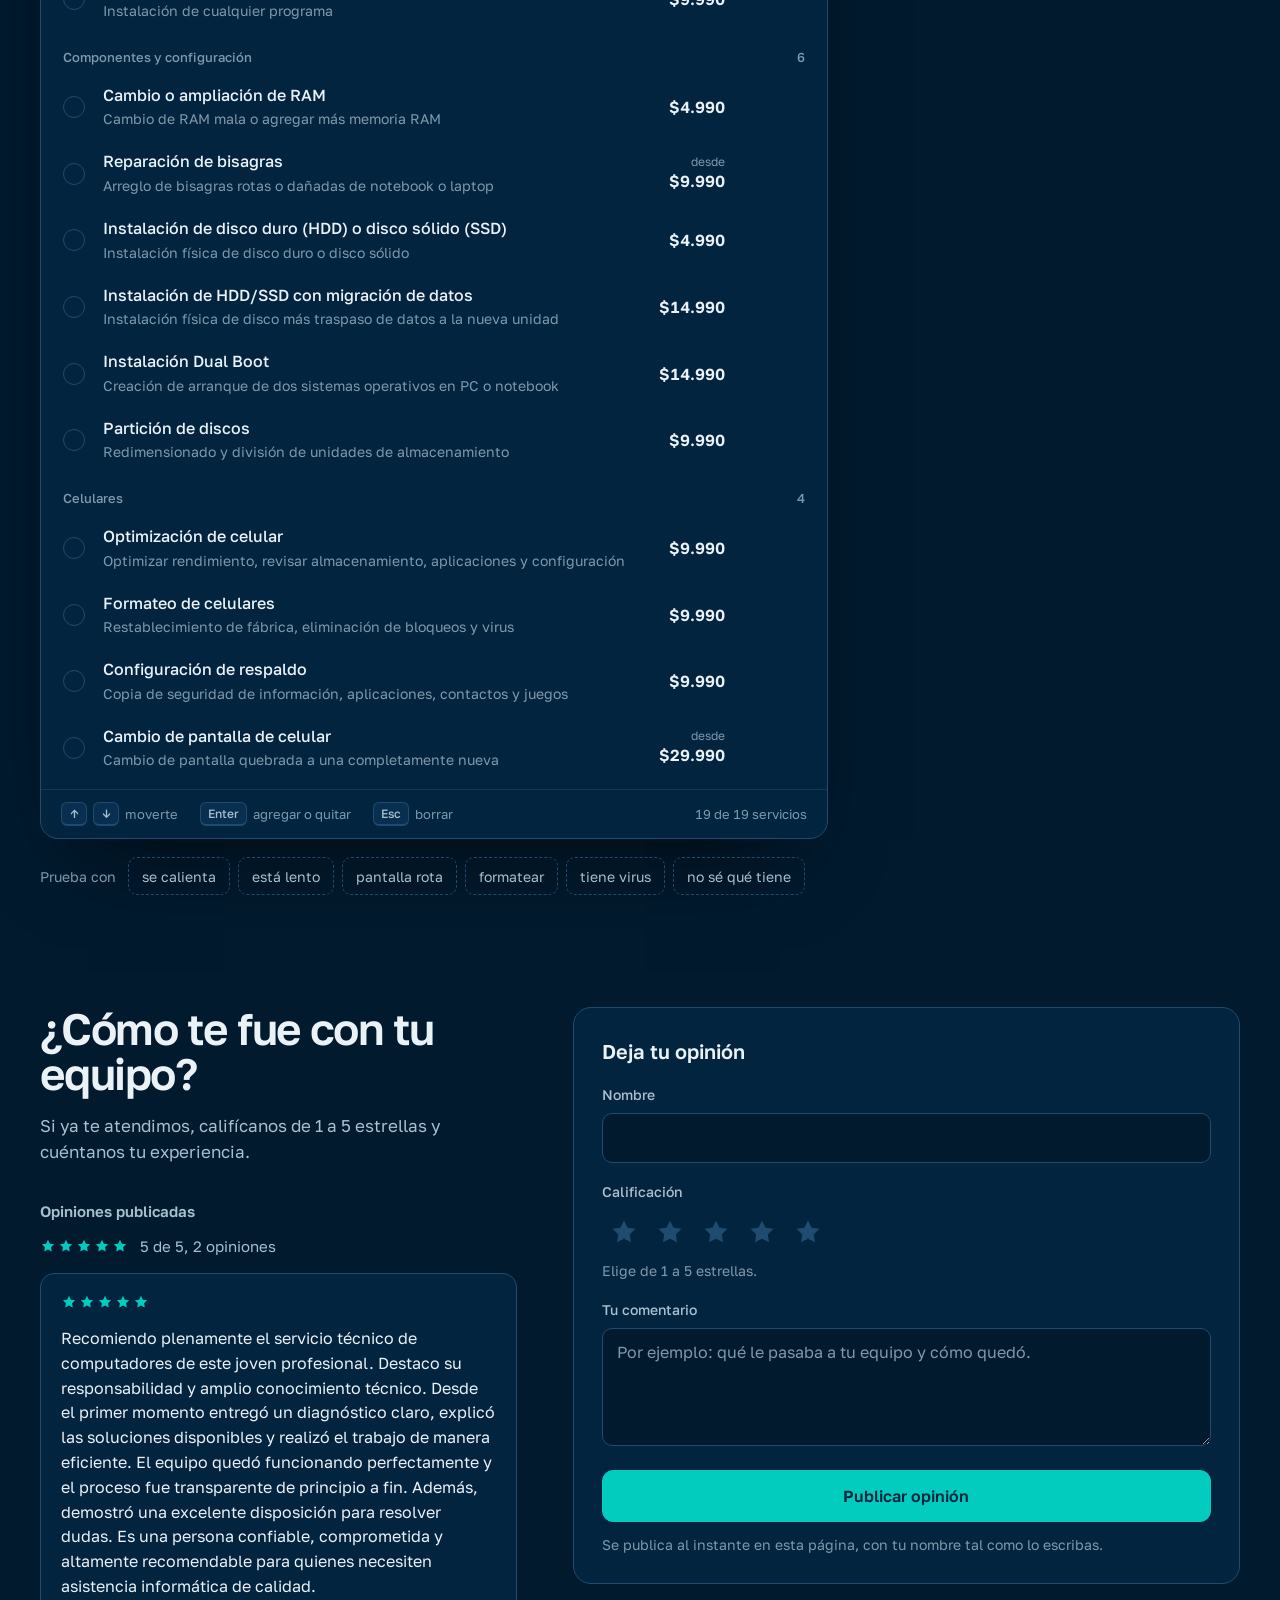
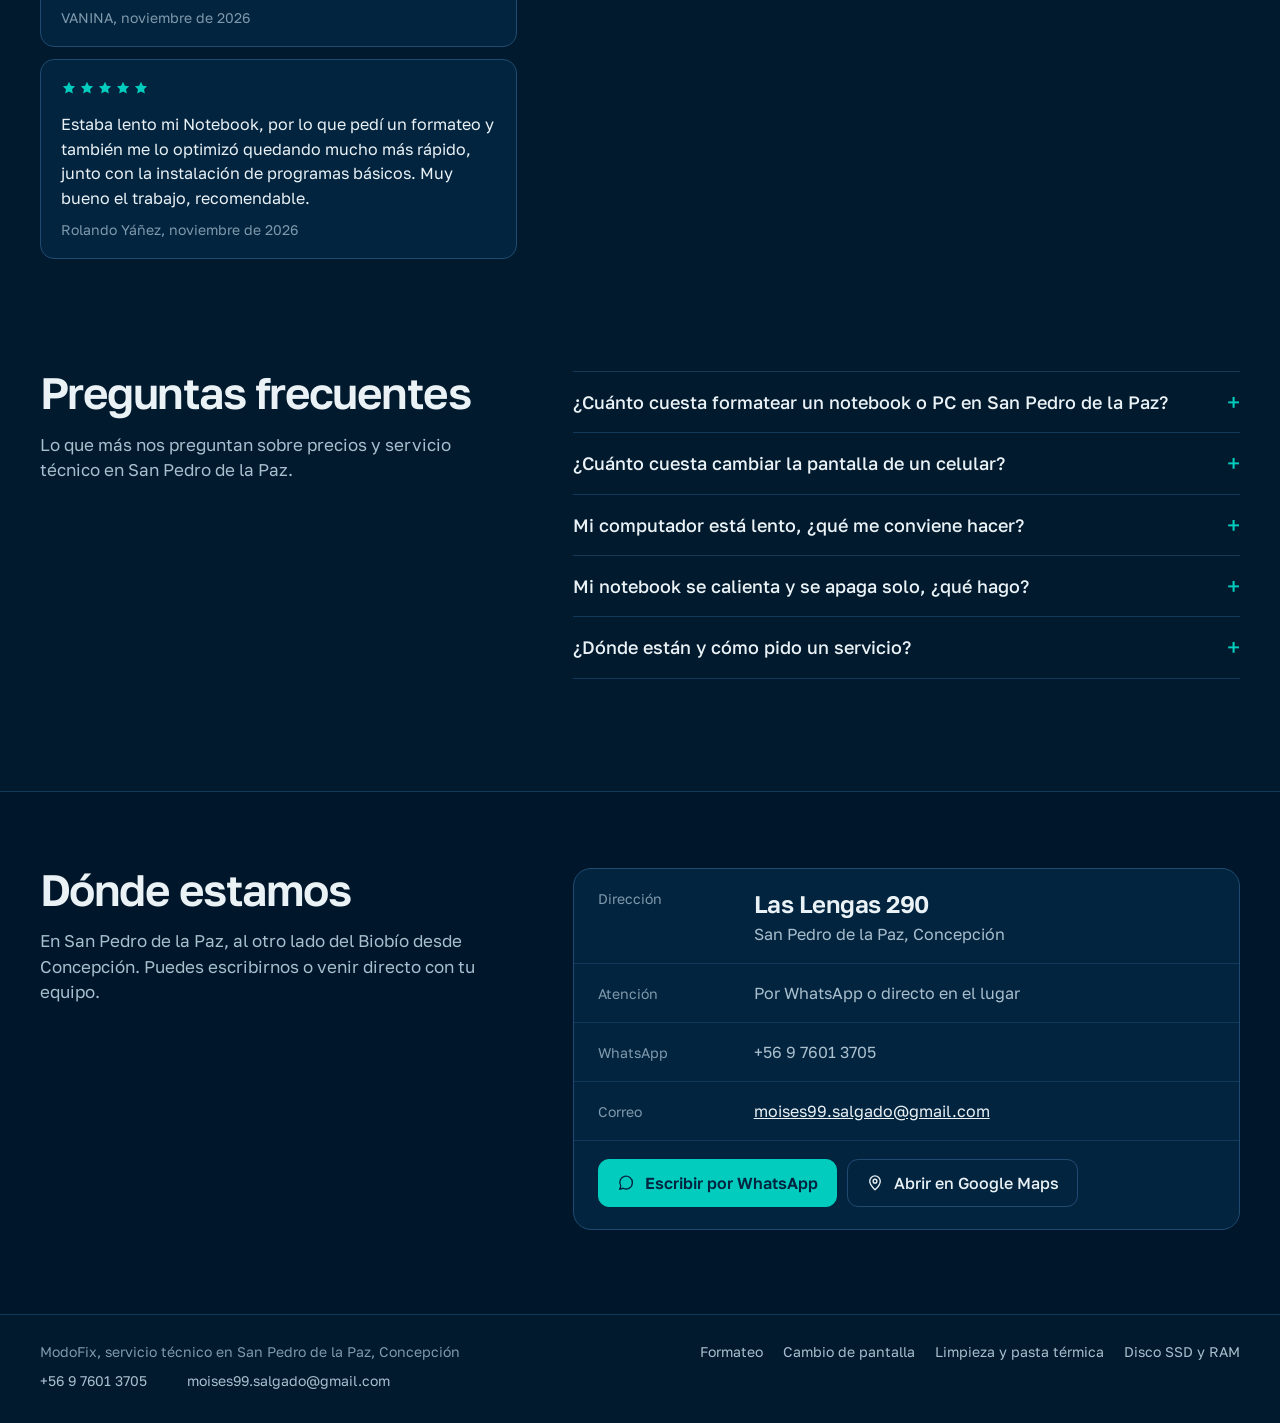
==== commit 3a931096: "Portada: robot ModoFix propio en vez de la llama de MotionSites Dibujo SVG por capas (fuente/robot.s" ====
--- a/index.html
+++ b/index.html
@@ -21,7 +21,8 @@
 <meta property="og:image:height" content="630">
 <meta property="og:image:alt" content="ModoFix, servicio técnico de computadores, notebooks y celulares en San Pedro de la Paz">
 <meta name="twitter:card" content="summary_large_image">
-<link rel="icon" href="assets/img/favicon.png" sizes="48x48">
+<link rel="icon" href="/favicon.ico" sizes="48x48">
+<link rel="icon" href="/assets/img/icon-192.png" type="image/png" sizes="192x192">
 <link rel="apple-touch-icon" href="assets/img/apple-touch-icon.png">
 <link rel="preconnect" href="https://fonts.googleapis.com">
 <link rel="preconnect" href="https://fonts.gstatic.com" crossorigin>
@@ -47,11 +48,146 @@
   <section class="mf-hero" aria-labelledby="mf-h1">
     <div class="mf-hero__bg" aria-hidden="true">
       <div class="mf-hero__stage">
-        <div class="mf-llama" data-llama>
-          <video class="mf-llama__video" muted playsinline preload="auto" disablepictureinpicture poster="assets/video/llama-poster.jpg" tabindex="-1">
-            <source src="assets/video/llama-768.mp4" type="video/mp4" media="(min-width: 821px)">
-            <source src="assets/video/llama-480.mp4" type="video/mp4">
-          </video>
+        <div class="mf-robot" data-robot>
+          <svg class="mf-robot__svg" viewBox="0 0 520 480" aria-hidden="true" focusable="false">
+  <defs>
+    <linearGradient id="rb-body" x1="0" y1="0" x2="0" y2="1">
+      <stop offset="0" stop-color="#0E4A72"/>
+      <stop offset=".55" stop-color="#06304F"/>
+      <stop offset="1" stop-color="#021E35"/>
+    </linearGradient>
+    <linearGradient id="rb-body-rim" x1="0" y1="0" x2="1" y2="0">
+      <stop offset="0" stop-color="#01CCBD" stop-opacity=".15"/>
+      <stop offset=".55" stop-color="#01CCBD" stop-opacity="0"/>
+      <stop offset="1" stop-color="#01CCBD" stop-opacity=".9"/>
+    </linearGradient>
+    <linearGradient id="rb-neck" x1="0" y1="0" x2="1" y2="0">
+      <stop offset="0" stop-color="#03182B"/>
+      <stop offset=".35" stop-color="#2A5F80"/>
+      <stop offset=".6" stop-color="#0B3554"/>
+      <stop offset="1" stop-color="#021526"/>
+    </linearGradient>
+    <radialGradient id="rb-shell" cx=".36" cy=".26" r=".9">
+      <stop offset="0" stop-color="#FFFFFF"/>
+      <stop offset=".42" stop-color="#E3EEF3"/>
+      <stop offset=".8" stop-color="#A9C0CD"/>
+      <stop offset="1" stop-color="#7F9AAB"/>
+    </radialGradient>
+    <linearGradient id="rb-rim" x1="0" y1="0" x2="1" y2="0">
+      <stop offset="0" stop-color="#01CCBD" stop-opacity="0"/>
+      <stop offset=".62" stop-color="#01CCBD" stop-opacity="0"/>
+      <stop offset="1" stop-color="#3FF5E6" stop-opacity="1"/>
+    </linearGradient>
+    <radialGradient id="rb-ear" cx=".4" cy=".35" r=".75">
+      <stop offset="0" stop-color="#F4FAFC"/>
+      <stop offset=".7" stop-color="#9DB6C4"/>
+      <stop offset="1" stop-color="#637F92"/>
+    </radialGradient>
+    <linearGradient id="rb-visor" x1="0" y1="0" x2="0" y2="1">
+      <stop offset="0" stop-color="#0A2B45"/>
+      <stop offset=".5" stop-color="#031527"/>
+      <stop offset="1" stop-color="#010B16"/>
+    </linearGradient>
+    <linearGradient id="rb-glare" x1="0" y1="0" x2="1" y2="1">
+      <stop offset="0" stop-color="#FFFFFF" stop-opacity=".34"/>
+      <stop offset="1" stop-color="#FFFFFF" stop-opacity="0"/>
+    </linearGradient>
+    <radialGradient id="rb-eye" cx=".5" cy=".42" r=".6">
+      <stop offset="0" stop-color="#E9FFFD"/>
+      <stop offset=".45" stop-color="#5FF6EA"/>
+      <stop offset="1" stop-color="#01CCBD"/>
+    </radialGradient>
+    <radialGradient id="rb-bulb" cx=".38" cy=".34" r=".7">
+      <stop offset="0" stop-color="#F2FFFE"/>
+      <stop offset=".5" stop-color="#4FF2E4"/>
+      <stop offset="1" stop-color="#01A89C"/>
+    </radialGradient>
+    <radialGradient id="rb-halo" cx=".5" cy=".5" r=".5">
+      <stop offset="0" stop-color="#01CCBD" stop-opacity=".55"/>
+      <stop offset="1" stop-color="#01CCBD" stop-opacity="0"/>
+    </radialGradient>
+    <radialGradient id="rb-back" cx=".5" cy=".5" r=".5">
+      <stop offset="0" stop-color="#01CCBD" stop-opacity=".22"/>
+      <stop offset=".6" stop-color="#01CCBD" stop-opacity=".06"/>
+      <stop offset="1" stop-color="#01CCBD" stop-opacity="0"/>
+    </radialGradient>
+    <filter id="rb-glow" x="-60%" y="-60%" width="220%" height="220%">
+      <feGaussianBlur stdDeviation="5" result="b"/>
+      <feMerge><feMergeNode in="b"/><feMergeNode in="SourceGraphic"/></feMerge>
+    </filter>
+    <clipPath id="rb-visor-clip"><rect x="158" y="118" width="204" height="120" rx="52"/></clipPath>
+  </defs>
+  <ellipse cx="270" cy="200" rx="250" ry="210" fill="url(#rb-back)"/>
+  <g data-rb="body">
+    <path d="M58 480 C58 398 116 352 206 342 L314 342 C404 352 462 398 462 480 Z" fill="url(#rb-body)"/>
+    <path d="M58 480 C58 398 116 352 206 342 L314 342 C404 352 462 398 462 480" fill="none" stroke="url(#rb-body-rim)" stroke-width="3"/>
+    <path d="M150 366 C138 396 132 436 132 480" fill="none" stroke="#01CCBD" stroke-opacity=".28" stroke-width="2"/>
+    <path d="M370 366 C382 396 388 436 388 480" fill="none" stroke="#01CCBD" stroke-opacity=".45" stroke-width="2"/>
+    <rect x="212" y="392" width="96" height="66" rx="20" fill="#021A2E" stroke="#01CCBD" stroke-opacity=".55" stroke-width="2"/>
+    <g data-rb="badge" filter="url(#rb-glow)">
+      <path d="M241 447 L269 419" stroke="#01CCBD" stroke-width="8" stroke-linecap="round"/>
+      <circle cx="275" cy="413" r="14" fill="#01CCBD"/>
+      <rect x="276" y="394" width="11" height="20" rx="2" fill="#021A2E" transform="rotate(45 281.5 404)"/>
+    </g>
+    <g data-rb="leds">
+      <circle cx="160" cy="420" r="4" fill="#01CCBD"/>
+      <circle cx="160" cy="436" r="4" fill="#01CCBD" opacity=".45"/>
+      <circle cx="160" cy="452" r="4" fill="#01CCBD" opacity=".2"/>
+    </g>
+    <ellipse cx="260" cy="346" rx="66" ry="15" fill="#011526"/>
+    <ellipse cx="260" cy="343" rx="66" ry="15" fill="none" stroke="#01CCBD" stroke-opacity=".7" stroke-width="2"/>
+  </g>
+  <g data-rb="neck">
+    <rect x="232" y="250" width="56" height="96" rx="10" fill="url(#rb-neck)"/>
+    <rect x="226" y="276" width="68" height="10" rx="5" fill="#0D3B5C" stroke="#01CCBD" stroke-opacity=".5" stroke-width="1.5"/>
+    <rect x="226" y="302" width="68" height="10" rx="5" fill="#0D3B5C" stroke="#01CCBD" stroke-opacity=".35" stroke-width="1.5"/>
+  </g>
+  <g data-rb="head">
+    <g data-rb="antenna">
+      <path d="M260 92 L260 40" stroke="#8FA8B7" stroke-width="6" stroke-linecap="round"/>
+      <path d="M260 92 L260 40" stroke="#FFFFFF" stroke-opacity=".6" stroke-width="2" stroke-linecap="round" transform="translate(-1 0)"/>
+      <circle data-rb="halo" cx="260" cy="30" r="30" fill="url(#rb-halo)"/>
+      <circle cx="260" cy="30" r="13" fill="url(#rb-bulb)"/>
+      <circle cx="255" cy="25" r="4" fill="#FFFFFF" opacity=".85"/>
+    </g>
+    <g data-rb="ear-l">
+      <rect x="104" y="152" width="40" height="72" rx="18" fill="url(#rb-ear)"/>
+      <rect x="112" y="166" width="16" height="44" rx="8" fill="#012541"/>
+      <rect x="116" y="174" width="8" height="28" rx="4" fill="#01CCBD" opacity=".75"/>
+    </g>
+    <g data-rb="ear-r">
+      <rect x="376" y="152" width="40" height="72" rx="18" fill="url(#rb-ear)"/>
+      <rect x="392" y="166" width="16" height="44" rx="8" fill="#012541"/>
+      <rect x="396" y="174" width="8" height="28" rx="4" fill="#01CCBD"/>
+      <rect x="396" y="174" width="8" height="28" rx="4" fill="#01CCBD" filter="url(#rb-glow)" opacity=".7"/>
+    </g>
+    <rect x="130" y="84" width="260" height="196" rx="78" fill="url(#rb-shell)"/>
+    <rect x="130" y="84" width="260" height="196" rx="78" fill="none" stroke="url(#rb-rim)" stroke-width="4"/>
+    <rect x="131.5" y="85.5" width="257" height="193" rx="77" fill="none" stroke="#FFFFFF" stroke-opacity=".5" stroke-width="1.5"/>
+    <g data-rb="shine">
+      <path d="M176 112 C204 96 248 92 282 96" fill="none" stroke="#FFFFFF" stroke-width="9" stroke-linecap="round" opacity=".9"/>
+      <circle cx="306" cy="98" r="4.5" fill="#FFFFFF" opacity=".9"/>
+    </g>
+    <g fill="#8FA8B7">
+      <circle cx="160" cy="250" r="5"/>
+      <circle cx="360" cy="250" r="5"/>
+    </g>
+    <path d="M155 250 l10 0 M355 250 l10 0" stroke="#5B7486" stroke-width="1.6" data-rb="screws"/>
+    <g data-rb="face">
+      <rect x="152" y="112" width="216" height="132" rx="58" fill="#5E7A8C" opacity=".35"/>
+      <rect x="158" y="118" width="204" height="120" rx="52" fill="url(#rb-visor)"/>
+      <rect x="158" y="118" width="204" height="120" rx="52" fill="none" stroke="#01CCBD" stroke-opacity=".35" stroke-width="2"/>
+      <g clip-path="url(#rb-visor-clip)">
+        <g data-rb="eyes" filter="url(#rb-glow)">
+          <g data-rb="eye-l"><rect x="196" y="150" width="34" height="48" rx="17" fill="url(#rb-eye)"/></g>
+          <g data-rb="eye-r"><rect x="290" y="150" width="34" height="48" rx="17" fill="url(#rb-eye)"/></g>
+          <path data-rb="mouth" d="M244 214 Q260 224 276 214" fill="none" stroke="#01CCBD" stroke-width="5" stroke-linecap="round"/>
+        </g>
+        <path data-rb="glare" d="M150 118 L232 118 L176 250 L150 250 Z" fill="url(#rb-glare)" opacity=".55"/>
+      </g>
+    </g>
+  </g>
+</svg>
         </div>
       </div>
     </div>
@@ -128,7 +264,8 @@
         <p class="mf-ops__p">Si ya te atendimos, califícanos de 1 a 5 estrellas y cuéntanos tu experiencia.</p>
         <div class="mf-reviews" data-reviews>
           <h3 class="mf-reviews__t">Opiniones publicadas</h3>
-          <p class="mf-reviews__empty" data-reviews-empty>Todavía no hay opiniones publicadas. La tuya puede ser la primera.</p>
+          <p class="mf-reviews__empty" data-reviews-empty hidden>Todavía no hay opiniones publicadas. La tuya puede ser la primera.</p>
+          <p class="mf-reviews__summary"><span class="mf-review__stars" role="img" aria-label="5 de 5 estrellas"><svg class="is-on" viewBox="0 0 24 24" aria-hidden="true" focusable="false"><path d="M12 2.8l2.84 5.76 6.36.92-4.6 4.48 1.08 6.33L12 17.3l-5.68 2.99 1.08-6.33-4.6-4.48 6.36-.92z"></path></svg><svg class="is-on" viewBox="0 0 24 24" aria-hidden="true" focusable="false"><path d="M12 2.8l2.84 5.76 6.36.92-4.6 4.48 1.08 6.33L12 17.3l-5.68 2.99 1.08-6.33-4.6-4.48 6.36-.92z"></path></svg><svg class="is-on" viewBox="0 0 24 24" aria-hidden="true" focusable="false"><path d="M12 2.8l2.84 5.76 6.36.92-4.6 4.48 1.08 6.33L12 17.3l-5.68 2.99 1.08-6.33-4.6-4.48 6.36-.92z"></path></svg><svg class="is-on" viewBox="0 0 24 24" aria-hidden="true" focusable="false"><path d="M12 2.8l2.84 5.76 6.36.92-4.6 4.48 1.08 6.33L12 17.3l-5.68 2.99 1.08-6.33-4.6-4.48 6.36-.92z"></path></svg><svg class="is-on" viewBox="0 0 24 24" aria-hidden="true" focusable="false"><path d="M12 2.8l2.84 5.76 6.36.92-4.6 4.48 1.08 6.33L12 17.3l-5.68 2.99 1.08-6.33-4.6-4.48 6.36-.92z"></path></svg></span><span>5 de 5, 2 opiniones</span></p><ul class="mf-reviews__list"><li class="mf-review" id="opinion-4bea80ca"><span class="mf-review__stars" role="img" aria-label="5 de 5 estrellas"><svg class="is-on" viewBox="0 0 24 24" aria-hidden="true" focusable="false"><path d="M12 2.8l2.84 5.76 6.36.92-4.6 4.48 1.08 6.33L12 17.3l-5.68 2.99 1.08-6.33-4.6-4.48 6.36-.92z"></path></svg><svg class="is-on" viewBox="0 0 24 24" aria-hidden="true" focusable="false"><path d="M12 2.8l2.84 5.76 6.36.92-4.6 4.48 1.08 6.33L12 17.3l-5.68 2.99 1.08-6.33-4.6-4.48 6.36-.92z"></path></svg><svg class="is-on" viewBox="0 0 24 24" aria-hidden="true" focusable="false"><path d="M12 2.8l2.84 5.76 6.36.92-4.6 4.48 1.08 6.33L12 17.3l-5.68 2.99 1.08-6.33-4.6-4.48 6.36-.92z"></path></svg><svg class="is-on" viewBox="0 0 24 24" aria-hidden="true" focusable="false"><path d="M12 2.8l2.84 5.76 6.36.92-4.6 4.48 1.08 6.33L12 17.3l-5.68 2.99 1.08-6.33-4.6-4.48 6.36-.92z"></path></svg><svg class="is-on" viewBox="0 0 24 24" aria-hidden="true" focusable="false"><path d="M12 2.8l2.84 5.76 6.36.92-4.6 4.48 1.08 6.33L12 17.3l-5.68 2.99 1.08-6.33-4.6-4.48 6.36-.92z"></path></svg></span><blockquote class="mf-review__text">Recomiendo plenamente el servicio técnico de computadores de este joven profesional. Destaco su responsabilidad y amplio conocimiento técnico. Desde el primer momento entregó un diagnóstico claro, explicó las soluciones disponibles y realizó el trabajo de manera eficiente. El equipo quedó funcionando perfectamente y el proceso fue transparente de principio a fin. Además, demostró una excelente disposición para resolver dudas. Es una persona confiable, comprometida y altamente recomendable para quienes necesiten asistencia informática de calidad.</blockquote><p class="mf-review__who">VANINA, noviembre de 2026</p></li><li class="mf-review" id="opinion-rolando1"><span class="mf-review__stars" role="img" aria-label="5 de 5 estrellas"><svg class="is-on" viewBox="0 0 24 24" aria-hidden="true" focusable="false"><path d="M12 2.8l2.84 5.76 6.36.92-4.6 4.48 1.08 6.33L12 17.3l-5.68 2.99 1.08-6.33-4.6-4.48 6.36-.92z"></path></svg><svg class="is-on" viewBox="0 0 24 24" aria-hidden="true" focusable="false"><path d="M12 2.8l2.84 5.76 6.36.92-4.6 4.48 1.08 6.33L12 17.3l-5.68 2.99 1.08-6.33-4.6-4.48 6.36-.92z"></path></svg><svg class="is-on" viewBox="0 0 24 24" aria-hidden="true" focusable="false"><path d="M12 2.8l2.84 5.76 6.36.92-4.6 4.48 1.08 6.33L12 17.3l-5.68 2.99 1.08-6.33-4.6-4.48 6.36-.92z"></path></svg><svg class="is-on" viewBox="0 0 24 24" aria-hidden="true" focusable="false"><path d="M12 2.8l2.84 5.76 6.36.92-4.6 4.48 1.08 6.33L12 17.3l-5.68 2.99 1.08-6.33-4.6-4.48 6.36-.92z"></path></svg><svg class="is-on" viewBox="0 0 24 24" aria-hidden="true" focusable="false"><path d="M12 2.8l2.84 5.76 6.36.92-4.6 4.48 1.08 6.33L12 17.3l-5.68 2.99 1.08-6.33-4.6-4.48 6.36-.92z"></path></svg></span><blockquote class="mf-review__text">Estaba lento mi Notebook, por lo que pedí un formateo y también me lo optimizó quedando mucho más rápido, junto con la instalación de programas básicos. Muy bueno el trabajo, recomendable.</blockquote><p class="mf-review__who">Rolando Yáñez, noviembre de 2026</p></li></ul>
         </div>
       </div>
       <form class="mf-form" data-review data-endpoint="https://script.google.com/macros/s/AKfycbzPN9hPIutGYqkovH_TmDwBywUtsBcqzPSH_3daGFgLfUOKAClLVMhQB3D2hR9eJs34yQ/exec" novalidate aria-labelledby="mf-rf-h">
--- a/assets/css/site.css
+++ b/assets/css/site.css
@@ -564,18 +564,15 @@
   .mf-row.is-active .mf-row__key { visibility: hidden; }
 }
 
-/* ---------- portada: la llama que mira hacia el cursor ----------
-   El video va alineado con el contenido (no con la ventana) y se funde con el fondo
-   (mix-blend-mode: screen): el negro del video desaparece y queda solo la llama con su luz. */
+/* ---------- portada: el robot que mira hacia el cursor ----------
+   Dibujo SVG por capas (fuente/robot.svg), alineado con el contenido (no con la ventana).
+   app.src.js mueve cada capa según su profundidad. */
 .mf-hero__stage { position: absolute; top: 0; bottom: 0; left: 0; right: 0; max-width: 1264px; margin: 0 auto; }
 .mf-hero__bg::before { display: none !important; }
-.mf-llama { position: absolute; bottom: 0; right: -10%; height: 100%; aspect-ratio: 13 / 12; pointer-events: none; }
-.mf-llama__video {
-  display: block; width: 100%; height: 100%; object-fit: contain; mix-blend-mode: screen;
-  transform-origin: 50% 92%; will-change: transform;
-  -webkit-mask-image: radial-gradient(ellipse 50% 56% at 50% 50%, #000 72%, transparent 100%);
-  mask-image: radial-gradient(ellipse 50% 56% at 50% 50%, #000 72%, transparent 100%);
-}
+/* sale hacia la derecha del contenido, pero nunca más allá del borde de la ventana (la oreja queda a la vista) */
+.mf-robot { position: absolute; bottom: 0; right: max(-15%, calc((100% - 100vw) / 2 - 110px)); height: 88%; aspect-ratio: 13 / 12; pointer-events: none; }
+@media (max-width: 1439px) and (min-width: 1181px) { .mf-robot { height: 82%; } }
+.mf-robot__svg { display: block; width: 100%; height: 100%; overflow: visible; }
 /* sombras: detrás del texto y en los bordes de arriba y abajo */
 .mf-hero__bg::after {
   background: linear-gradient(180deg, #011A2E 0%, rgba(1, 26, 46, 0) 12%, rgba(1, 26, 46, 0) 90%, #011A2E 100%);
@@ -584,21 +581,21 @@
   content: ''; position: absolute; inset: 0;
   background: linear-gradient(90deg, rgba(1, 26, 46, .92) 0%, rgba(1, 26, 46, .8) 34%, rgba(1, 26, 46, 0) 50%);
 }
-/* el despiece queda más chico, entre el texto y la llama, y por delante de ella */
+/* el despiece queda más chico, entre el texto y el robot, y por delante de ella */
 .mf-fig { position: relative; z-index: 2; width: 76%; margin-top: 7%; margin-left: -6%; }
 .mf-fig__cap { text-align: left; }
 @media (max-width: 1180px) and (min-width: 821px) {
-  .mf-llama { right: -13%; }
+  .mf-robot { right: -5%; height: 70%; }
   .mf-fig { width: 76%; margin-left: -8%; }
 }
-/* celular y tablet vertical: la llama abajo a la derecha, bajo el botón, junto al despiece */
+/* celular y tablet vertical: el robot abajo a la derecha, bajo el botón, junto al despiece */
 @media (max-width: 820px) {
-  .mf-llama { --w: min(80%, 420px); left: auto; right: calc(var(--w) * -0.18); bottom: 0; height: auto; width: var(--w); transform: none; }
+  .mf-robot { --w: min(74%, 400px); left: auto; right: calc(var(--w) * -0.14); bottom: 0; height: auto; width: var(--w); transform: none; }
   .mf-hero__stage::after { display: none; }
   .mf-fig { width: 64%; margin: 0; }
 }
 @media (min-width: 600px) and (max-width: 820px) {
-  .mf-llama { --w: min(64%, 470px); }
+  .mf-robot { --w: min(58%, 440px); }
   .mf-fig { width: 56%; }
 }
 
@@ -681,3 +678,5 @@
   .mf-svc__list li, .mf-svc__rows li { font-size: 16px; }
   .mf-svc .mf-404__actions .mf-btn { flex: 1 1 100%; justify-content: center; }
 }
+.mf-svc__ops .mf-reviews__list { display: grid; grid-template-columns: repeat(auto-fit, minmax(min(100%, 340px), 1fr)); gap: 16px; align-items: start; }
+.mf-svc__ops .mf-review { margin: 0; }
